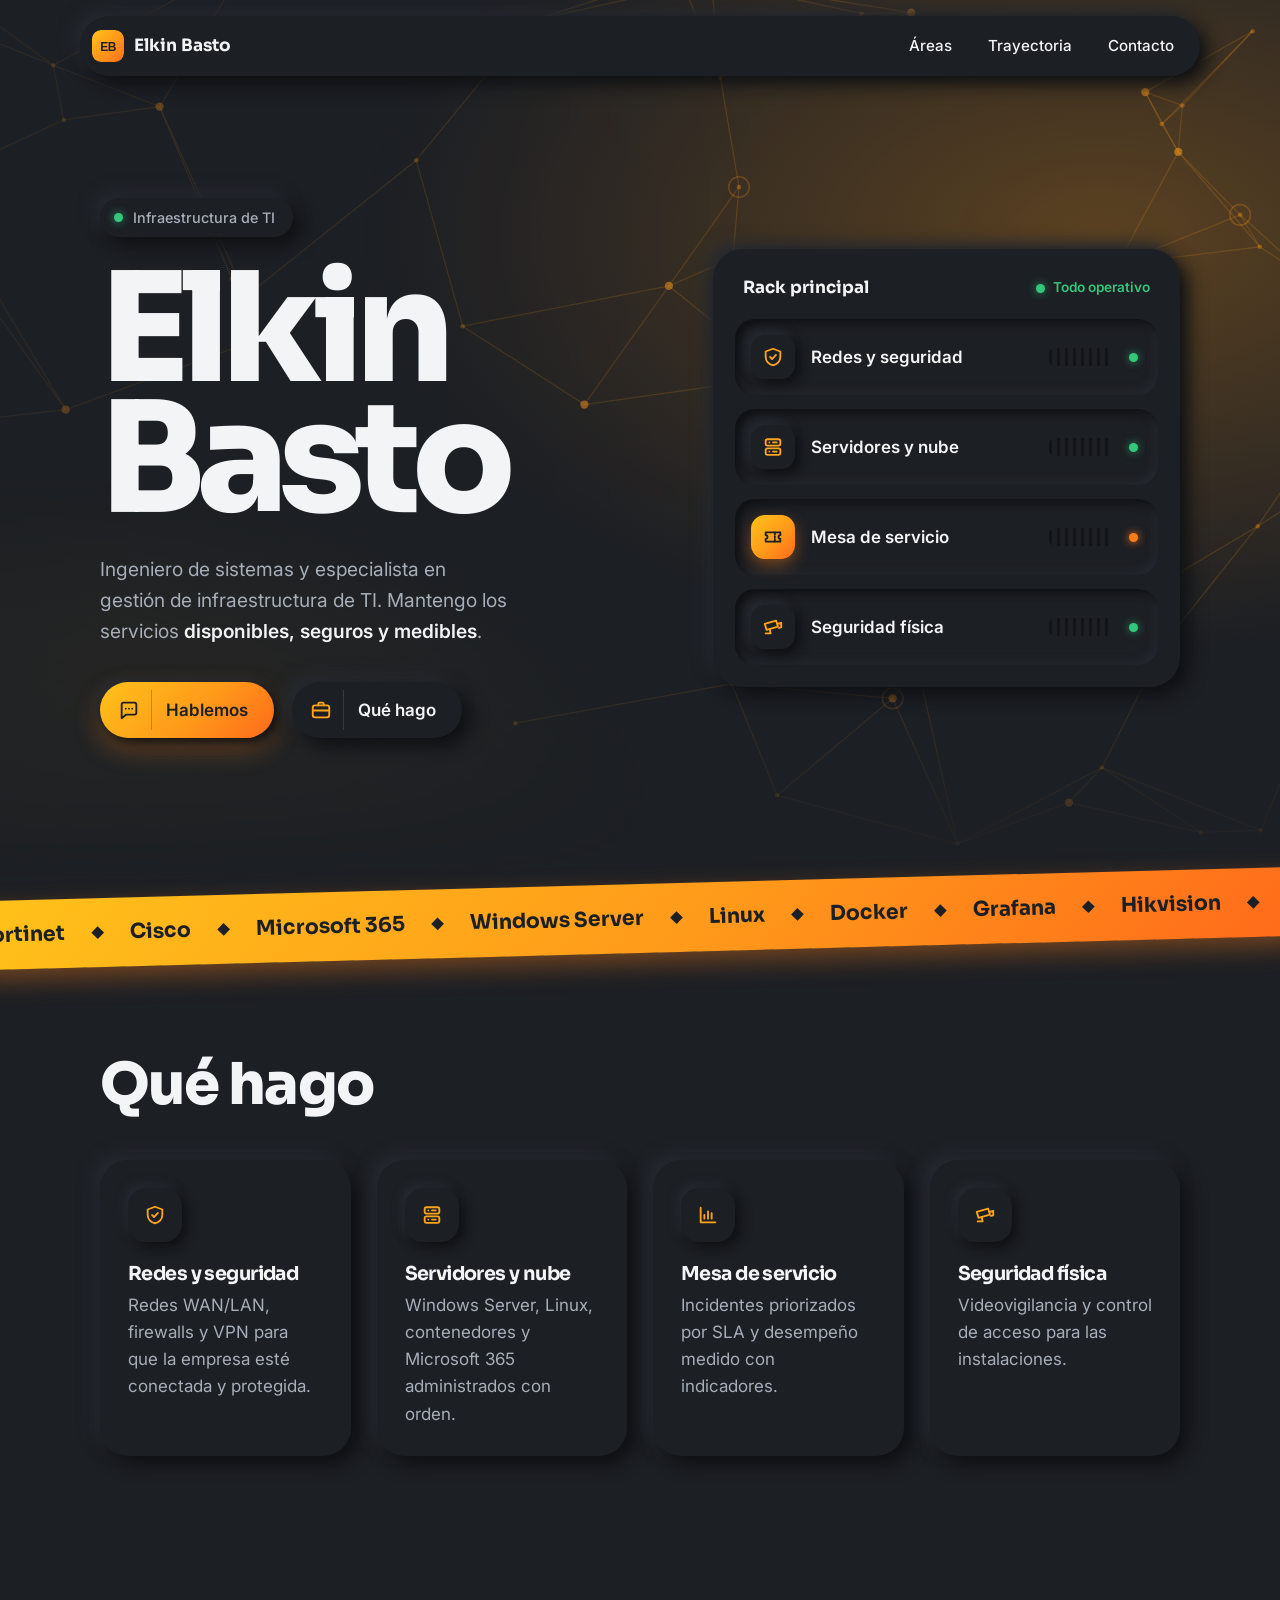
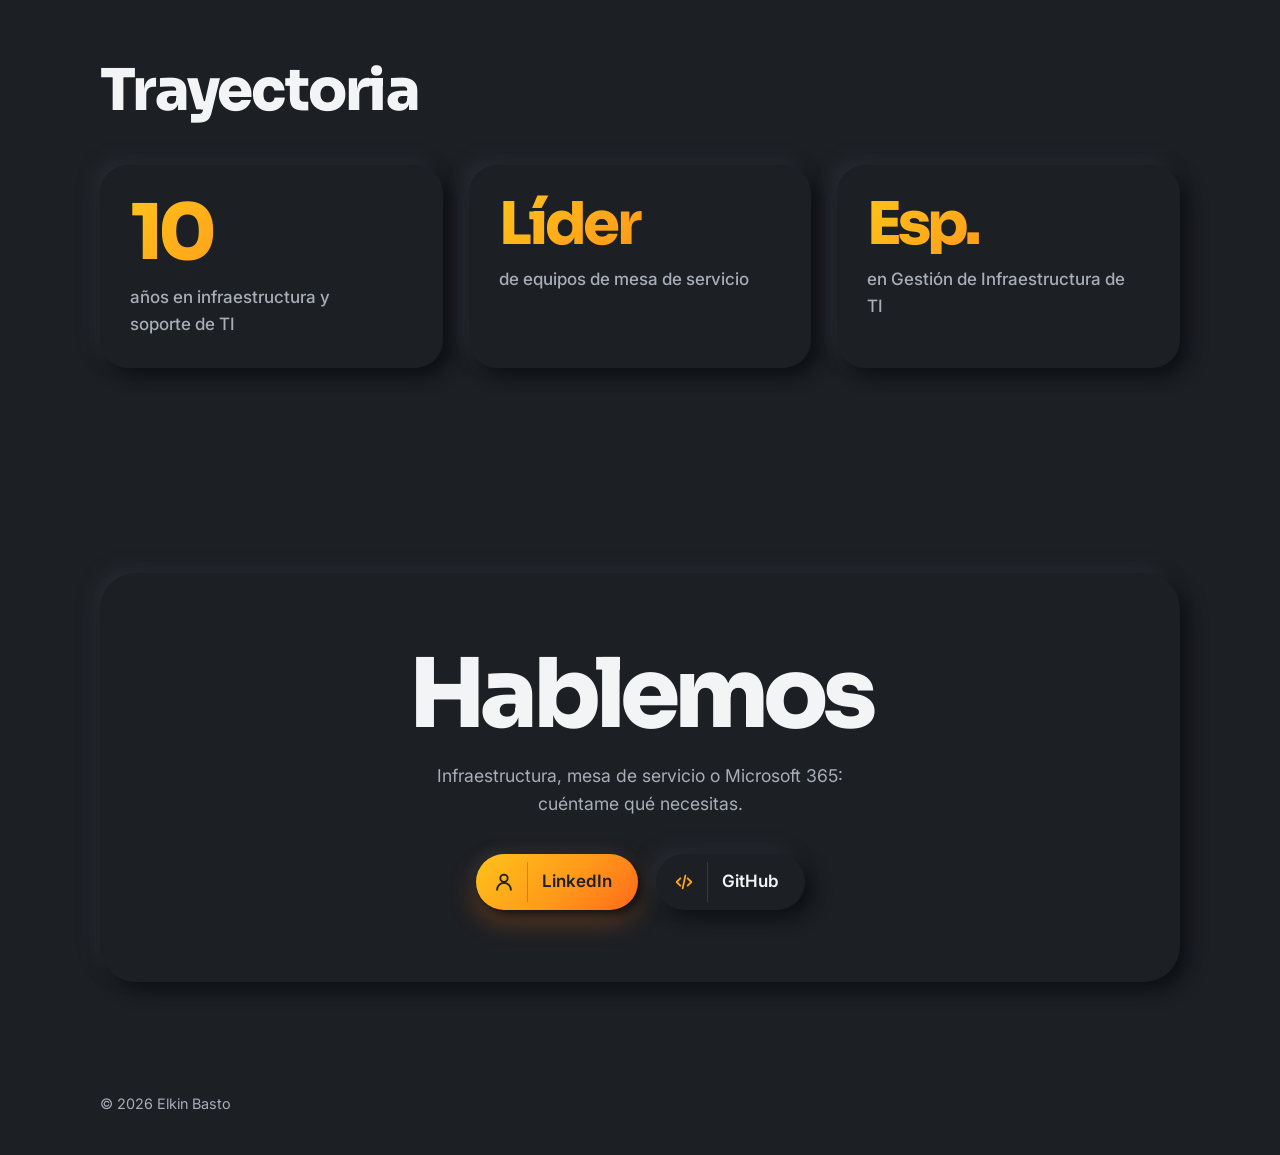
==== index.html @ 3c42cfbd "Grafito y naranja con franja inclinada" ====
<!DOCTYPE html>
<html lang="es">
<head>
  <meta charset="UTF-8">
  <meta name="viewport" content="width=device-width, initial-scale=1.0">
  <title>Elkin Basto | Ingeniero de Sistemas</title>
  <meta name="description" content="Elkin Basto, ingeniero de sistemas especialista en infraestructura de TI: redes, servidores, Microsoft 365, mesa de servicio y seguridad.">
  <meta name="theme-color" content="#1C1F24">
  <link rel="icon" href="img/logo.svg?v=11" type="image/svg+xml">
  <link rel="preconnect" href="https://fonts.googleapis.com">
  <link rel="preconnect" href="https://fonts.gstatic.com" crossorigin>
  <link href="https://fonts.googleapis.com/css2?family=Inter:wght@400;500;600&family=Sora:wght@600;700;800&display=swap" rel="stylesheet">
  <link rel="stylesheet" href="css/styles.css?v=11">
</head>
<body>
  <svg width="0" height="0" style="position:absolute" aria-hidden="true">
    <defs>
      <symbol id="i-globe" viewBox="0 0 24 24"><circle cx="12" cy="12" r="9"/><path d="M3 12h18M12 3c2.5 2.6 3.8 5.6 3.8 9s-1.3 6.4-3.8 9c-2.5-2.6-3.8-5.6-3.8-9S9.5 5.6 12 3Z"/></symbol>
      <symbol id="i-cloud" viewBox="0 0 24 24"><path d="M7 18.5h10.2a4.3 4.3 0 0 0 .6-8.55A6 6 0 0 0 6.3 9.3 4.6 4.6 0 0 0 7 18.5Z"/></symbol>
      <symbol id="i-shield" viewBox="0 0 24 24"><path d="M12 3 20 6v6c0 4.6-3.4 8.3-8 9-4.6-.7-8-4.4-8-9V6l8-3Z"/><path d="m8.8 12 2.2 2.2 4.2-4.4"/></symbol>
      <symbol id="i-switch" viewBox="0 0 24 24"><rect x="3" y="13" width="18" height="7" rx="2"/><path d="M7 16.5h.01M10.5 16.5h.01M14 16.5h.01M12 13V9"/><circle cx="12" cy="6.5" r="2.5"/></symbol>
      <symbol id="i-server" viewBox="0 0 24 24"><rect x="4" y="3.5" width="16" height="7" rx="2"/><rect x="4" y="13.5" width="16" height="7" rx="2"/><path d="M8 7h.01M8 17h.01M12 7h4M12 17h4"/></symbol>
      <symbol id="i-phone" viewBox="0 0 24 24"><path d="M6.6 3.5h2.6l1.6 4.2-2 1.3a10.5 10.5 0 0 0 6.2 6.2l1.3-2 4.2 1.6v2.6a2 2 0 0 1-2.1 2A15.6 15.6 0 0 1 4.6 5.6a2 2 0 0 1 2-2.1Z"/></symbol>
      <symbol id="i-camera" viewBox="0 0 24 24"><path d="M3 8.6 15.4 5l2 6.6L5 15.2 3 8.6Z"/><path d="m17.6 8.4 3.4-1v5l-2.5.6M8.4 14.2 9.4 19H4"/></symbol>
      <symbol id="i-lock" viewBox="0 0 24 24"><rect x="5" y="10.5" width="14" height="10" rx="2.5"/><path d="M8.5 10.5V8a3.5 3.5 0 0 1 7 0v2.5M12 14.5v2"/></symbol>
      <symbol id="i-mail" viewBox="0 0 24 24"><rect x="3" y="5" width="18" height="14" rx="3"/><path d="m4 7 8 6 8-6"/></symbol>
      <symbol id="i-folder" viewBox="0 0 24 24"><path d="M3 7.5A2.5 2.5 0 0 1 5.5 5H9l2 2h7.5A2.5 2.5 0 0 1 21 9.5v7a2.5 2.5 0 0 1-2.5 2.5h-13A2.5 2.5 0 0 1 3 16.5v-9Z"/></symbol>
      <symbol id="i-ticket" viewBox="0 0 24 24"><path d="M4 7h16v3a2 2 0 0 0 0 4v3H4v-3a2 2 0 0 0 0-4V7Z"/><path d="M14 7v10" stroke-dasharray="2 2"/></symbol>
      <symbol id="i-pulse" viewBox="0 0 24 24"><path d="M3 12h4l2-5 4 10 2-5h6"/></symbol>
      <symbol id="i-chat" viewBox="0 0 24 24"><path d="M4 6a2 2 0 0 1 2-2h12a2 2 0 0 1 2 2v9a2 2 0 0 1-2 2H9l-5 4V6Z"/><path d="M8.5 10.5h.01M12 10.5h.01M15.5 10.5h.01"/></symbol>
      <symbol id="i-doc" viewBox="0 0 24 24"><path d="M7 3h7l4 4v14H7a1 1 0 0 1-1-1V4a1 1 0 0 1 1-1Z"/><path d="M14 3v4h4M9.5 12h5M9.5 16h5"/></symbol>
      <symbol id="i-code" viewBox="0 0 24 24"><path d="m8 8-4 4 4 4M16 8l4 4-4 4M13.5 5l-3 14"/></symbol>
      <symbol id="i-cycle" viewBox="0 0 24 24"><path d="M20 12a8 8 0 1 1-2.4-5.7"/><path d="M20 4v4.5h-4.5"/></symbol>
      <symbol id="i-calendar" viewBox="0 0 24 24"><rect x="4" y="5" width="16" height="15" rx="2.5"/><path d="M4 10h16M9 3v4M15 3v4"/></symbol>
      <symbol id="i-send" viewBox="0 0 24 24"><path d="M21 3 10 14M21 3l-7 18-4-7-7-4 18-7Z"/></symbol>
      <symbol id="i-sun" viewBox="0 0 24 24"><circle cx="12" cy="12" r="4"/><path d="M12 2.5v2M12 19.5v2M4.6 4.6 6 6M18 18l1.4 1.4M2.5 12h2M19.5 12h2M4.6 19.4 6 18M18 6l1.4-1.4"/></symbol>
      <symbol id="i-moon" viewBox="0 0 24 24"><path d="M20 14.5A8 8 0 0 1 9.5 4 8 8 0 1 0 20 14.5Z"/></symbol>
      <symbol id="i-briefcase" viewBox="0 0 24 24"><rect x="3" y="7" width="18" height="13" rx="2.5"/><path d="M9 7V5.5A1.5 1.5 0 0 1 10.5 4h3A1.5 1.5 0 0 1 15 5.5V7M3 12.5h18"/></symbol>
      <symbol id="i-grad" viewBox="0 0 24 24"><path d="m2.5 9 9.5-5 9.5 5-9.5 5-9.5-5Z"/><path d="M6.5 11.2V16c1.6 1.6 3.4 2.4 5.5 2.4s3.9-.8 5.5-2.4v-4.8M21.5 9v5.5"/></symbol>
      <symbol id="i-chart" viewBox="0 0 24 24"><path d="M4 20V4M4 20h16"/><path d="M8 16v-4M12 16V8M16 16v-6"/></symbol>
      <symbol id="i-tool" viewBox="0 0 24 24"><path d="M14.7 6.3a4 4 0 0 0 5 5L21 13l-8 8-3-3 6.3-6.3a4 4 0 0 1-5-5L9.6 5.4a4 4 0 0 0 5.1.9Z"/><path d="m3 21 6-6"/></symbol>
      <symbol id="i-user" viewBox="0 0 24 24"><circle cx="12" cy="8" r="4"/><path d="M4.5 20.5a7.5 7.5 0 0 1 15 0"/></symbol>
    </defs>
  </svg>

  <a class="skip-link" href="#contenido">Saltar al contenido</a>

  <!-- Encabezado: píldora en relieve -->
  <header class="site-header">
    <div class="bar raised">
      <a class="brand" href="#inicio"><img src="img/logo.svg?v=11" alt="" width="32" height="32"><span>Elkin Basto</span></a>
      <nav class="nav" aria-label="Principal">
        <a href="#areas">Áreas</a>
        <a href="#trayectoria">Trayectoria</a>
        <a href="#contacto">Contacto</a>
      </nav>
    </div>
  </header>

  <main id="contenido">

    <!-- ===== Portada: tipografía grande + rack en relieve ===== -->
    <section id="inicio" class="hero wrap">
      <div class="hero-text">
        <p class="chip raised"><span class="led led-ok" aria-hidden="true"></span>Infraestructura de TI</p>
        <h1 class="name">Elkin<br>Basto</h1>
        <p class="lead">Ingeniero de sistemas y especialista en gestión de infraestructura de TI. Mantengo los servicios <strong>disponibles, seguros y medibles</strong>.</p>
        <div class="actions">
          <a class="pill pill-primary" href="#contacto">
            <span class="pill-ico"><svg class="ico"><use href="#i-chat"/></svg></span>Hablemos
          </a>
          <a class="pill raised" href="#areas">
            <span class="pill-ico"><svg class="ico"><use href="#i-briefcase"/></svg></span>Qué hago
          </a>
        </div>
      </div>

      <!-- Rack: cada unidad es un área de trabajo -->
      <figure class="rack raised" aria-label="Áreas de trabajo representadas como un rack de servidores">
        <div class="rack-head">
          <span class="rack-title">Rack principal</span>
          <span class="rack-status"><span class="led led-ok" aria-hidden="true"></span>Todo operativo</span>
        </div>
        <ul class="rack-units">
          <li class="unit inset">
            <span class="unit-ico"><svg class="ico"><use href="#i-shield"/></svg></span>
            <span class="unit-name">Redes y seguridad</span>
            <span class="unit-vents" aria-hidden="true"></span>
            <span class="led led-ok" aria-hidden="true"></span>
          </li>
          <li class="unit inset">
            <span class="unit-ico"><svg class="ico"><use href="#i-server"/></svg></span>
            <span class="unit-name">Servidores y nube</span>
            <span class="unit-vents" aria-hidden="true"></span>
            <span class="led led-ok" aria-hidden="true"></span>
          </li>
          <li class="unit inset unit-hot">
            <span class="unit-ico"><svg class="ico"><use href="#i-ticket"/></svg></span>
            <span class="unit-name">Mesa de servicio</span>
            <span class="unit-vents" aria-hidden="true"></span>
            <span class="led led-warm" aria-hidden="true"></span>
          </li>
          <li class="unit inset">
            <span class="unit-ico"><svg class="ico"><use href="#i-camera"/></svg></span>
            <span class="unit-name">Seguridad física</span>
            <span class="unit-vents" aria-hidden="true"></span>
            <span class="led led-ok" aria-hidden="true"></span>
          </li>
        </ul>
      </figure>
    </section>


    <!-- ===== Franja inclinada de tecnologías ===== -->
    <div class="ticker" aria-label="Tecnologías con las que trabajo">
      <div class="ticker-track">
        <ul class="ticker-group"><li>Fortinet</li><li>Cisco</li><li>Microsoft 365</li><li>Windows Server</li><li>Linux</li><li>Docker</li><li>Grafana</li><li>Hikvision</li><li>Active Directory</li><li>Redes WAN/LAN</li></ul>
        <ul class="ticker-group" aria-hidden="true"><li>Fortinet</li><li>Cisco</li><li>Microsoft 365</li><li>Windows Server</li><li>Linux</li><li>Docker</li><li>Grafana</li><li>Hikvision</li><li>Active Directory</li><li>Redes WAN/LAN</li></ul>
      </div>
    </div>

    <!-- ===== Áreas ===== -->
    <section id="areas" class="section wrap">
      <h2 class="section-title">Qué hago</h2>
      <div class="areas">
        <article class="area raised">
          <span class="key raised"><svg class="ico"><use href="#i-shield"/></svg></span>
          <h3>Redes y seguridad</h3>
          <p>Redes WAN/LAN, firewalls y VPN para que la empresa esté conectada y protegida.</p>
        </article>
        <article class="area raised">
          <span class="key raised"><svg class="ico"><use href="#i-server"/></svg></span>
          <h3>Servidores y nube</h3>
          <p>Windows Server, Linux, contenedores y Microsoft 365 administrados con orden.</p>
        </article>
        <article class="area raised">
          <span class="key raised"><svg class="ico"><use href="#i-chart"/></svg></span>
          <h3>Mesa de servicio</h3>
          <p>Incidentes priorizados por SLA y desempeño medido con indicadores.</p>
        </article>
        <article class="area raised">
          <span class="key raised"><svg class="ico"><use href="#i-camera"/></svg></span>
          <h3>Seguridad física</h3>
          <p>Videovigilancia y control de acceso para las instalaciones.</p>
        </article>
      </div>
    </section>

    <!-- ===== Trayectoria resumida ===== -->
    <section id="trayectoria" class="section wrap">
      <h2 class="section-title">Trayectoria</h2>
      <div class="facts">
        <div class="fact raised">
          <p class="fact-num">10</p>
          <p class="fact-label">años en infraestructura y soporte de TI</p>
        </div>
        <div class="fact raised">
          <p class="fact-num fact-word">Líder</p>
          <p class="fact-label">de equipos de mesa de servicio</p>
        </div>
        <div class="fact raised">
          <p class="fact-num fact-word">Esp.</p>
          <p class="fact-label">en Gestión de Infraestructura de TI</p>
        </div>
      </div>

    </section>

    <!-- ===== Contacto ===== -->
    <section id="contacto" class="section wrap">
      <div class="contact raised">
        <h2>Hablemos</h2>
        <p>Infraestructura, mesa de servicio o Microsoft 365: cuéntame qué necesitas.</p>
        <div class="actions">
          <a class="pill pill-primary" href="https://www.linkedin.com/in/elkin-leonardo-basto-27083b202" target="_blank" rel="noopener">
            <span class="pill-ico"><svg class="ico"><use href="#i-user"/></svg></span>LinkedIn
          </a>
          <a class="pill raised" href="https://github.com/LeonardoBasto" target="_blank" rel="noopener">
            <span class="pill-ico"><svg class="ico"><use href="#i-code"/></svg></span>GitHub
          </a>
        </div>
      </div>
    </section>
  </main>

  <footer class="footer wrap">
    <p>© <span id="year">2026</span> Elkin Basto</p>
  </footer>

  <script src="js/main.js?v=11"></script>
</body>
</html>
---- css/styles.css ----
/* =========================================================
   Portafolio de Elkin Basto - tipografía grande + relieve suave
   Grafito oscuro, acento amarillo-naranja, bordes redondeados en relieve
   y franja inclinada de tecnologías.
   ========================================================= */

:root {
  /* Grafito oscuro: el relieve sale de esta base */
  --bg:   #1C1F24;
  --hi:   #282C33;     /* luz del relieve */
  --lo:   #0E1013;     /* sombra del relieve */
  --text: #F3F4F6;
  --muted:#A7AEB8;
  --line: #353A42;
  --yellow:#FFC21A;
  --orange:#FF7A1A;
  --accent:#FFA41B;      /* íconos y detalles */
  --accent-text:#FFB547; /* naranja claro para texto sobre oscuro */
  --on-accent:#1C1F24;   /* texto sobre el degradado */
  --grad: linear-gradient(135deg, #FFC21A 0%, #FF9A1A 55%, #FF6A1A 100%);
  --glow: 0 10px 26px rgba(255, 128, 26, .38);
  --ok:   #34C77B;

  --raise:   8px 8px 18px var(--lo), -6px -6px 16px var(--hi);
  --raise-s: 5px 5px 12px var(--lo), -4px -4px 10px var(--hi);
  --press:   inset 4px 4px 9px var(--lo), inset -3px -3px 8px var(--hi);

  --head: "Sora", "Segoe UI", system-ui, sans-serif;
  --body: "Inter", "Segoe UI", system-ui, sans-serif;
  --wrap: 1160px;
  --gutter: clamp(18px, 4vw, 40px);
  color-scheme: dark;
}

*, *::before, *::after { box-sizing: border-box; }
html { scroll-behavior: smooth; scroll-padding-top: 100px; overflow-x: clip; }
body { overflow-x: clip; margin: 0; background: var(--bg); color: var(--text); font-family: var(--body); font-size: 1.0625rem; line-height: 1.6; -webkit-font-smoothing: antialiased; }
h1, h2, h3, p { margin: 0; }
h1, h2, h3 { font-family: var(--head); letter-spacing: -0.03em; line-height: 1.05; }
a { color: inherit; }
img, svg { display: block; }
.wrap { width: 100%; max-width: var(--wrap); margin-inline: auto; padding-inline: var(--gutter); }
.skip-link { position: absolute; left: 12px; top: -60px; background: var(--text); color: var(--bg); padding: 10px 14px; border-radius: 10px; }
.skip-link:focus { top: 12px; }
:focus-visible { outline: 3px solid var(--yellow); outline-offset: 3px; }

.ico { width: 22px; height: 22px; fill: none; stroke: currentColor; stroke-width: 2; stroke-linecap: round; stroke-linejoin: round; }

/* Relieve y hundido: los "bordes" de la referencia */
.raised { background: var(--bg); box-shadow: var(--raise); }
.inset  { background: var(--bg); box-shadow: var(--press); }

/* LEDs de estado */
.led { width: 9px; height: 9px; border-radius: 50%; flex: none; }
.led-ok   { background: var(--ok); box-shadow: 0 0 8px color-mix(in srgb, var(--ok) 70%, transparent); }
.led-warm { background: var(--orange); box-shadow: 0 0 8px var(--orange); }

/* ----- Encabezado ----- */
.site-header { position: sticky; top: 0; z-index: 20; padding: 16px var(--gutter) 0; }
.bar {
  max-width: calc(var(--wrap) - 40px); margin-inline: auto;
  display: flex; align-items: center; justify-content: space-between; gap: 16px;
  min-height: 60px; padding: 0 10px 0 12px; border-radius: 999px;
}
.brand { display: flex; align-items: center; gap: 10px; text-decoration: none; font-family: var(--head); font-weight: 700; }
.brand img { border-radius: 9px; }
.nav { display: flex; gap: 4px; }
.nav a { text-decoration: none; font-weight: 500; font-size: .95rem; padding: 9px 16px; border-radius: 999px; transition: box-shadow .2s, color .2s; }
.nav a:hover { box-shadow: var(--press); color: var(--accent-text); }

/* ----- Botones píldora con ícono y divisor ----- */
.pill {
  display: inline-flex; align-items: center; gap: 14px;
  min-height: 56px; padding: 0 26px 0 6px; border-radius: 999px;
  font-weight: 600; text-decoration: none; transition: transform .15s, box-shadow .2s;
}
.pill:active { transform: scale(.98); box-shadow: var(--press); }
.pill-ico { display: grid; place-items: center; width: 46px; height: 40px; border-right: 1.5px solid var(--line); color: var(--accent); }
.pill-primary { background: var(--grad); color: var(--on-accent); box-shadow: var(--raise-s), var(--glow); }
.pill-primary .pill-ico { color: var(--on-accent); border-right-color: rgba(28,31,36,.25); }

/* ----- Portada ----- */
/* Fondo de red de nodos detrás de la portada; se desvanece hacia los bordes
   para no competir con el relieve de los botones y tarjetas */
.hero { position: relative; isolation: isolate; }
.hero::before {
  content: "";
  position: absolute; z-index: -1;
  top: -120px; bottom: 0; left: 50%;
  width: 100vw; transform: translateX(-50%);
  background: url("../img/fondo-red.svg?v=11") center / cover no-repeat;
  /* se desvanece abajo y se suaviza a la izquierda, detrás del texto */
  -webkit-mask-image: linear-gradient(to bottom, #000 70%, transparent 100%), linear-gradient(to right, rgba(0,0,0,.4), #000 60%);
          mask-image: linear-gradient(to bottom, #000 70%, transparent 100%), linear-gradient(to right, rgba(0,0,0,.4), #000 60%);
  -webkit-mask-composite: source-in;
          mask-composite: intersect;
  pointer-events: none;
}
.hero {
  display: grid; grid-template-columns: minmax(0, 1.15fr) minmax(0, 1fr);
  gap: clamp(32px, 6vw, 88px); align-items: center;
  min-height: calc(100vh - 92px); padding-block: 48px 72px;
}
.chip { display: inline-flex; align-items: center; gap: 10px; padding: 8px 18px 8px 14px; border-radius: 999px; font-size: .9rem; font-weight: 500; color: var(--muted); }
.name {
  margin-top: 28px;
  font-size: clamp(4rem, 12vw, 9.5rem);
  font-weight: 800; letter-spacing: -0.06em; line-height: .86;
}
.lead { margin-top: 28px; max-width: 34ch; font-size: clamp(1.1rem, 1.5vw, 1.3rem); color: var(--muted); }
.lead strong { color: var(--text); font-weight: 600; }
.actions { display: flex; flex-wrap: wrap; gap: 18px; margin-top: 36px; }

/* Rack */
.rack { margin: 0; padding: 22px; border-radius: 30px; }
.rack-head { display: flex; justify-content: space-between; align-items: center; gap: 12px; padding: 4px 8px 18px; }
.rack-title { font-family: var(--head); font-weight: 700; font-size: 1.05rem; }
.rack-status { display: inline-flex; align-items: center; gap: 8px; font-size: .85rem; font-weight: 600; color: var(--ok); }
.rack-units { list-style: none; margin: 0; padding: 0; display: grid; gap: 14px; }
.unit {
  display: grid; grid-template-columns: auto 1fr auto auto; align-items: center; gap: 16px;
  padding: 16px 20px 16px 16px; border-radius: 20px;
}
.unit-ico { display: grid; place-items: center; width: 44px; height: 44px; border-radius: 14px; background: var(--bg); box-shadow: var(--raise-s); color: var(--accent); }
.unit-name { font-weight: 600; }
/* rejillas de ventilación */
.unit-vents { width: 64px; height: 18px; border-radius: 6px; background: repeating-linear-gradient(90deg, var(--lo) 0 3px, transparent 3px 8px); opacity: .7; }
.unit-hot .unit-ico { background: var(--grad); color: var(--on-accent); box-shadow: 0 6px 16px rgba(255,128,26,.4); }


/* ----- Franja inclinada de tecnologías ----- */
.ticker {
  overflow: hidden;
  background: var(--grad);
  color: var(--on-accent);
  transform: rotate(-1.5deg);
  margin: 0 -20px;
  box-shadow: var(--glow);
}
.ticker-track { display: flex; width: max-content; animation: ticker 38s linear infinite; }
.ticker-group { display: flex; align-items: center; list-style: none; margin: 0; padding: 18px 0; }
.ticker-group li {
  display: flex; align-items: center;
  font-family: var(--head); font-weight: 700; font-size: clamp(1rem, 1.6vw, 1.3rem);
  white-space: nowrap;
}
.ticker-group li::after {
  /* separador: rombo oscuro */
  content: ""; width: 9px; height: 9px; margin-inline: 28px;
  background: var(--on-accent); transform: rotate(45deg);
}
@keyframes ticker { to { transform: translateX(-50%); } }
.ticker:hover .ticker-track { animation-play-state: paused; }
@media (max-width: 640px) {
  .ticker-group { padding: 14px 0; }
  .ticker-group li::after { margin-inline: 20px; }
}

/* ----- Secciones ----- */
.section { padding-block: clamp(56px, 8vw, 104px); }
.section-title { font-size: clamp(2.2rem, 5vw, 3.6rem); font-weight: 800; margin-bottom: clamp(28px, 4vw, 44px); }

.areas { display: grid; grid-template-columns: repeat(4, minmax(0, 1fr)); gap: 26px; }
.area { padding: 28px; border-radius: 28px; }
.key { display: grid; place-items: center; width: 54px; height: 54px; border-radius: 18px; color: var(--accent); margin-bottom: 22px; box-shadow: var(--raise-s); }
.area h3 { font-size: 1.2rem; }
.area p { margin-top: 8px; color: var(--muted); }

.facts { display: grid; grid-template-columns: repeat(3, minmax(0, 1fr)); gap: 26px; }
.fact { padding: 30px; border-radius: 28px; }
.fact-num { font-family: var(--head); font-weight: 800; font-size: clamp(3.2rem, 6vw, 5rem); line-height: 1; letter-spacing: -0.06em; background: var(--grad); -webkit-background-clip: text; background-clip: text; color: transparent; }
.fact-word { font-size: clamp(2.6rem, 4.6vw, 3.8rem); }
.fact-label { margin-top: 12px; color: var(--muted); font-weight: 500; max-width: 24ch; }

.stack { display: flex; flex-wrap: wrap; gap: 14px; list-style: none; margin: 36px 0 0; padding: 0; }
.stack li { padding: 10px 20px; border-radius: 999px; font-weight: 600; font-size: .95rem; box-shadow: var(--raise-s); }

.contact { padding: clamp(32px, 6vw, 72px); border-radius: 36px; text-align: center; }
.contact h2 { font-size: clamp(3rem, 8vw, 6rem); font-weight: 800; letter-spacing: -0.06em; }
.contact p { margin: 16px auto 0; max-width: 40ch; color: var(--muted); font-size: 1.1rem; }
.contact .actions { justify-content: center; }

.footer { padding-block: 8px 40px; color: var(--muted); font-size: .9rem; }

/* ----- Responsive ----- */
@media (max-width: 1000px) {
  .hero { grid-template-columns: 1fr; min-height: auto; }
  .areas { grid-template-columns: repeat(2, minmax(0, 1fr)); }
}
@media (max-width: 640px) {
  .nav a { padding: 8px 10px; font-size: .88rem; }
  .brand span { display: none; }
  .areas, .facts { grid-template-columns: 1fr; gap: 20px; }
  .unit { grid-template-columns: auto 1fr auto; }
  .unit-vents { display: none; }
  .name { font-size: 22vw; }
}
@media (prefers-reduced-motion: reduce) { html { scroll-behavior: auto; } * { transition: none !important; } .ticker-track { animation: none; } }
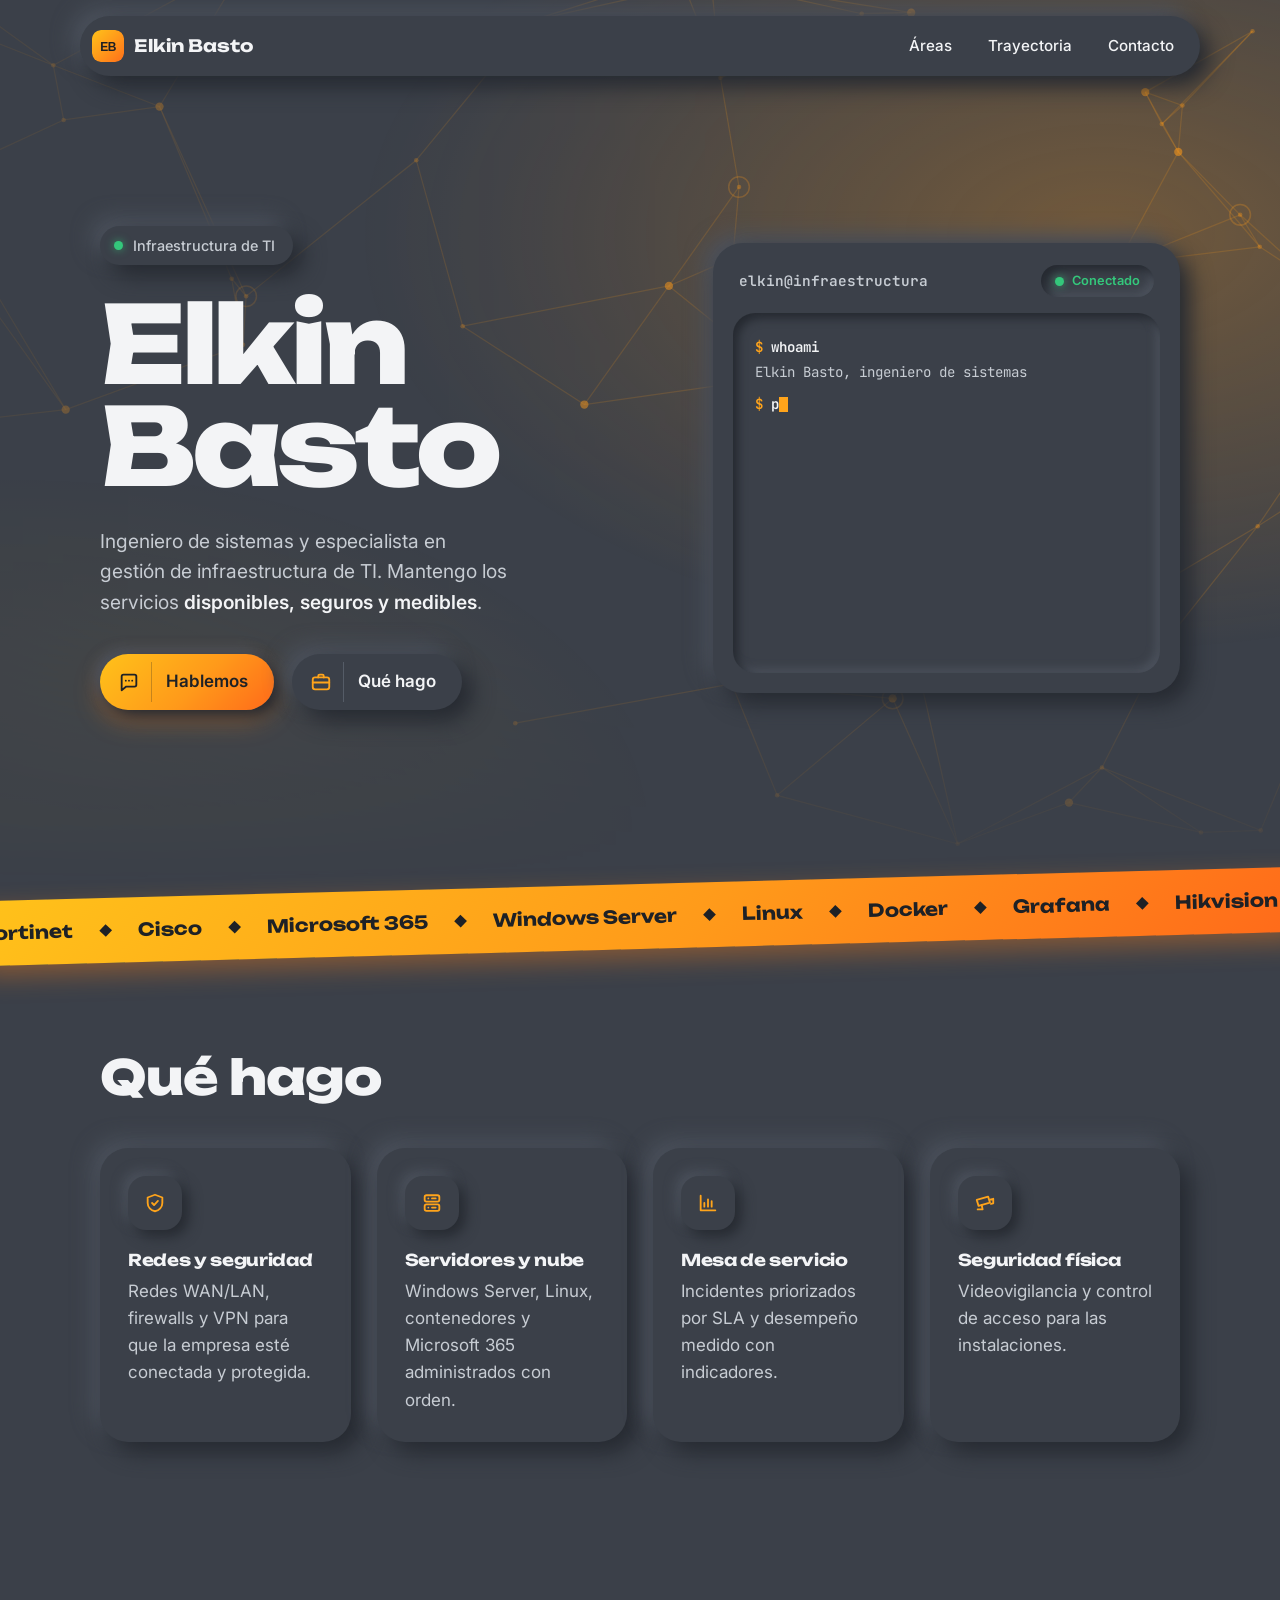
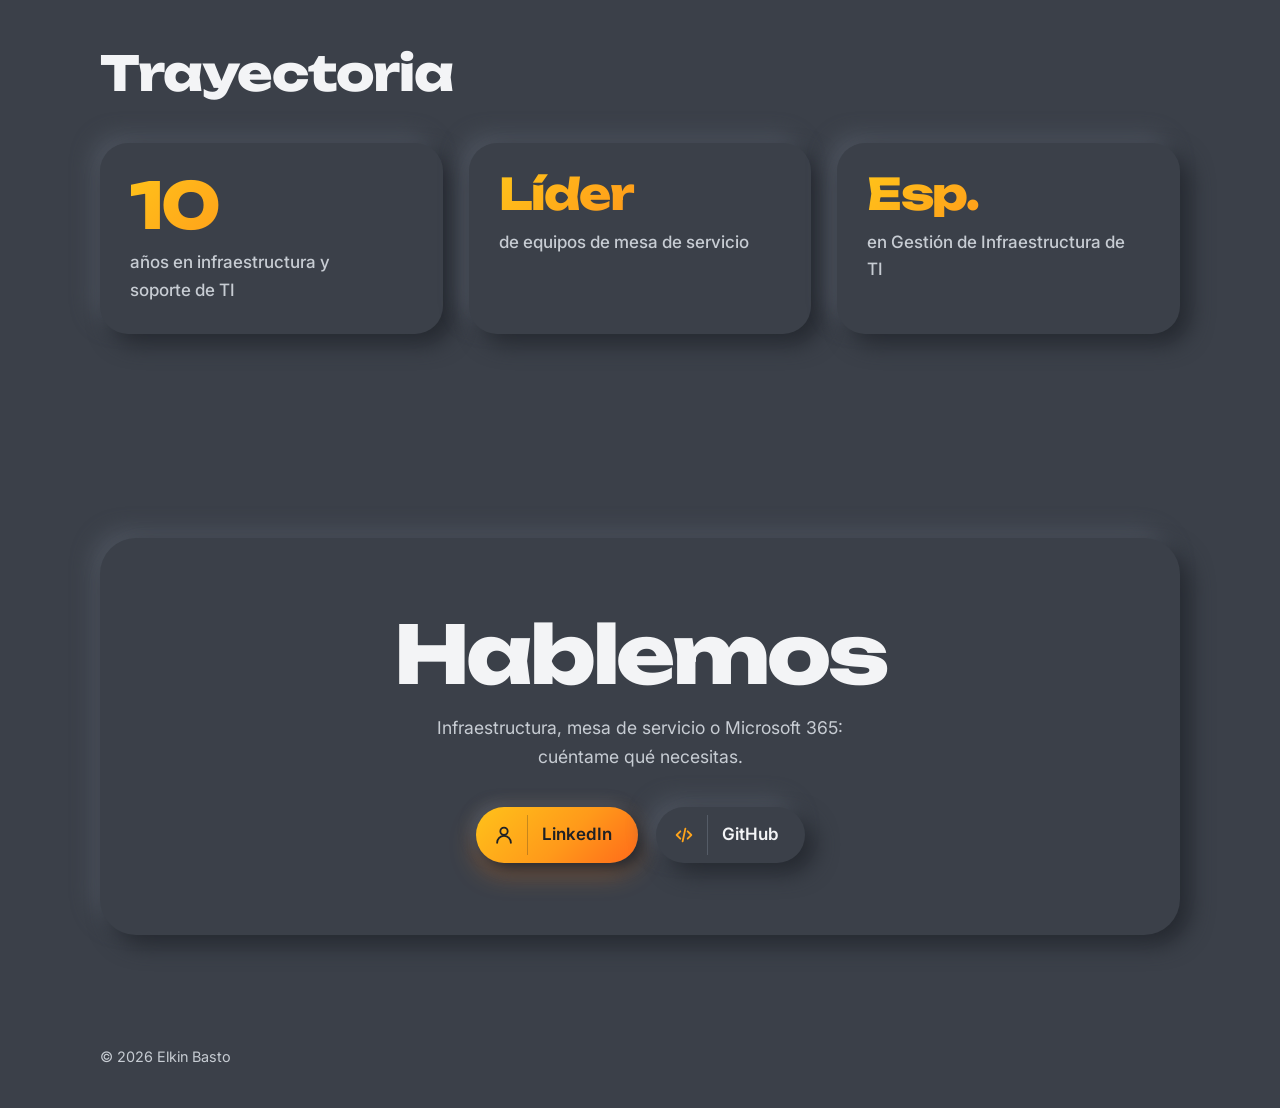
==== commit bc1c1bbf: "Consola con spinner y barras de progreso" ====
--- a/index.html
+++ b/index.html
@@ -5,12 +5,12 @@
   <meta name="viewport" content="width=device-width, initial-scale=1.0">
   <title>Elkin Basto | Ingeniero de Sistemas</title>
   <meta name="description" content="Elkin Basto, ingeniero de sistemas especialista en infraestructura de TI: redes, servidores, Microsoft 365, mesa de servicio y seguridad.">
-  <meta name="theme-color" content="#1C1F24">
-  <link rel="icon" href="img/logo.svg?v=11" type="image/svg+xml">
+  <meta name="theme-color" content="#3B4049">
+  <link rel="icon" href="img/logo.svg?v=15" type="image/svg+xml">
   <link rel="preconnect" href="https://fonts.googleapis.com">
   <link rel="preconnect" href="https://fonts.gstatic.com" crossorigin>
-  <link href="https://fonts.googleapis.com/css2?family=Inter:wght@400;500;600&family=Sora:wght@600;700;800&display=swap" rel="stylesheet">
-  <link rel="stylesheet" href="css/styles.css?v=11">
+  <link href="https://fonts.googleapis.com/css2?family=Inter:wght@400;500;600&family=JetBrains+Mono:wght@400;600&family=Unbounded:wght@600;700;800&display=swap" rel="stylesheet">
+  <link rel="stylesheet" href="css/styles.css?v=15">
 </head>
 <body>
   <svg width="0" height="0" style="position:absolute" aria-hidden="true">
@@ -48,7 +48,7 @@
   <!-- Encabezado: píldora en relieve -->
   <header class="site-header">
     <div class="bar raised">
-      <a class="brand" href="#inicio"><img src="img/logo.svg?v=11" alt="" width="32" height="32"><span>Elkin Basto</span></a>
+      <a class="brand" href="#inicio"><img src="img/logo.svg?v=15" alt="" width="32" height="32"><span>Elkin Basto</span></a>
       <nav class="nav" aria-label="Principal">
         <a href="#areas">Áreas</a>
         <a href="#trayectoria">Trayectoria</a>
@@ -75,38 +75,30 @@
         </div>
       </div>
 
-      <!-- Rack: cada unidad es un área de trabajo -->
-      <figure class="rack raised" aria-label="Áreas de trabajo representadas como un rack de servidores">
-        <div class="rack-head">
-          <span class="rack-title">Rack principal</span>
-          <span class="rack-status"><span class="led led-ok" aria-hidden="true"></span>Todo operativo</span>
+      <!-- Consola: resume las áreas de trabajo escribiendo comandos (js/main.js) -->
+      <figure class="term raised" aria-labelledby="term-title">
+        <div class="term-bar">
+          <span class="term-title" id="term-title">elkin@infraestructura</span>
+          <span class="term-status inset"><span class="led led-ok" aria-hidden="true"></span>Conectado</span>
         </div>
-        <ul class="rack-units">
-          <li class="unit inset">
-            <span class="unit-ico"><svg class="ico"><use href="#i-shield"/></svg></span>
-            <span class="unit-name">Redes y seguridad</span>
-            <span class="unit-vents" aria-hidden="true"></span>
-            <span class="led led-ok" aria-hidden="true"></span>
-          </li>
-          <li class="unit inset">
-            <span class="unit-ico"><svg class="ico"><use href="#i-server"/></svg></span>
-            <span class="unit-name">Servidores y nube</span>
-            <span class="unit-vents" aria-hidden="true"></span>
-            <span class="led led-ok" aria-hidden="true"></span>
-          </li>
-          <li class="unit inset unit-hot">
-            <span class="unit-ico"><svg class="ico"><use href="#i-ticket"/></svg></span>
-            <span class="unit-name">Mesa de servicio</span>
-            <span class="unit-vents" aria-hidden="true"></span>
-            <span class="led led-warm" aria-hidden="true"></span>
-          </li>
-          <li class="unit inset">
-            <span class="unit-ico"><svg class="ico"><use href="#i-camera"/></svg></span>
-            <span class="unit-name">Seguridad física</span>
-            <span class="unit-vents" aria-hidden="true"></span>
-            <span class="led led-ok" aria-hidden="true"></span>
-          </li>
-        </ul>
+
+        <!-- Resumen para lectores de pantalla -->
+        <p class="sr-only">Áreas de trabajo: redes y seguridad, servidores y nube, Microsoft 365 y mesa de servicio. 10 años en infraestructura de TI.</p>
+
+<!-- Contenido final (se ve tal cual sin JavaScript); js/main.js lo anima -->
+        <div class="term-screen inset" id="term" aria-hidden="true">
+          <p class="t-line"><span class="t-prompt">$</span> <span class="t-cmd">whoami</span></p>
+          <p class="t-line t-out">Elkin Basto, ingeniero de sistemas</p>
+          <p class="t-line"><span class="t-prompt">$</span> <span class="t-cmd">python verificar_servicios.py</span></p>
+          <p class="t-line t-out"><span class="t-ok">✓</span> Conectado a 4 servicios</p>
+          <p class="t-line t-row"><span class="t-name">Redes y seguridad</span><span class="t-bar"><span class="fill">██████████</span></span><span class="t-pct">100%</span><span class="t-ok">OK</span></p>
+          <p class="t-line t-row"><span class="t-name">Servidores y nube</span><span class="t-bar"><span class="fill">██████████</span></span><span class="t-pct">100%</span><span class="t-ok">OK</span></p>
+          <p class="t-line t-row"><span class="t-name">Microsoft 365</span><span class="t-bar"><span class="fill">██████████</span></span><span class="t-pct">100%</span><span class="t-ok">OK</span></p>
+          <p class="t-line t-row"><span class="t-name">Mesa de servicio</span><span class="t-bar"><span class="fill">██████████</span></span><span class="t-pct">100%</span><span class="t-warn">SLA ✓</span></p>
+          <p class="t-line"><span class="t-prompt">$</span> <span class="t-cmd">uptime</span></p>
+          <p class="t-line t-out">10 años en infraestructura de TI</p>
+          <p class="t-line"><span class="t-prompt">$</span> <span class="t-caret"></span></p>
+        </div>
       </figure>
     </section>
 
@@ -187,6 +179,6 @@
     <p>© <span id="year">2026</span> Elkin Basto</p>
   </footer>
 
-  <script src="js/main.js?v=11"></script>
+  <script src="js/main.js?v=15"></script>
 </body>
 </html>
--- a/css/styles.css
+++ b/css/styles.css
@@ -6,27 +6,28 @@
 
 :root {
   /* Grafito oscuro: el relieve sale de esta base */
-  --bg:   #1C1F24;
-  --hi:   #282C33;     /* luz del relieve */
-  --lo:   #0E1013;     /* sombra del relieve */
+  --bg:   #3B4049;     /* gris grafito claro: el relieve se ve con más fuerza */
+  --hi:   #4D535E;     /* luz del relieve */
+  --lo:   #252930;     /* sombra del relieve */
   --text: #F3F4F6;
-  --muted:#A7AEB8;
-  --line: #353A42;
+  --muted:#C7CCD3;
+  --line: #555C67;
   --yellow:#FFC21A;
   --orange:#FF7A1A;
   --accent:#FFA41B;      /* íconos y detalles */
   --accent-text:#FFB547; /* naranja claro para texto sobre oscuro */
-  --on-accent:#1C1F24;   /* texto sobre el degradado */
+  --on-accent:#1E2126;   /* texto sobre el degradado */
   --grad: linear-gradient(135deg, #FFC21A 0%, #FF9A1A 55%, #FF6A1A 100%);
   --glow: 0 10px 26px rgba(255, 128, 26, .38);
   --ok:   #34C77B;
 
-  --raise:   8px 8px 18px var(--lo), -6px -6px 16px var(--hi);
-  --raise-s: 5px 5px 12px var(--lo), -4px -4px 10px var(--hi);
-  --press:   inset 4px 4px 9px var(--lo), inset -3px -3px 8px var(--hi);
-
-  --head: "Sora", "Segoe UI", system-ui, sans-serif;
+  --raise:   10px 10px 22px var(--lo), -8px -8px 20px var(--hi);
+  --raise-s: 6px 6px 14px var(--lo), -5px -5px 12px var(--hi);
+  --press:   inset 5px 5px 10px var(--lo), inset -4px -4px 9px var(--hi);
+
+  --head: "Unbounded", "Sora", "Segoe UI", system-ui, sans-serif;  /* títulos llamativos */
   --body: "Inter", "Segoe UI", system-ui, sans-serif;
+  --mono: "JetBrains Mono", Consolas, "Courier New", monospace;  /* consola */
   --wrap: 1160px;
   --gutter: clamp(18px, 4vw, 40px);
   color-scheme: dark;
@@ -36,10 +37,11 @@
 html { scroll-behavior: smooth; scroll-padding-top: 100px; overflow-x: clip; }
 body { overflow-x: clip; margin: 0; background: var(--bg); color: var(--text); font-family: var(--body); font-size: 1.0625rem; line-height: 1.6; -webkit-font-smoothing: antialiased; }
 h1, h2, h3, p { margin: 0; }
-h1, h2, h3 { font-family: var(--head); letter-spacing: -0.03em; line-height: 1.05; }
+h1, h2, h3 { font-family: var(--head); letter-spacing: -0.02em; line-height: 1.1; }
 a { color: inherit; }
 img, svg { display: block; }
 .wrap { width: 100%; max-width: var(--wrap); margin-inline: auto; padding-inline: var(--gutter); }
+.sr-only { position: absolute; width: 1px; height: 1px; overflow: hidden; clip: rect(0 0 0 0); white-space: nowrap; }
 .skip-link { position: absolute; left: 12px; top: -60px; background: var(--text); color: var(--bg); padding: 10px 14px; border-radius: 10px; }
 .skip-link:focus { top: 12px; }
 :focus-visible { outline: 3px solid var(--yellow); outline-offset: 3px; }
@@ -88,7 +90,7 @@
   position: absolute; z-index: -1;
   top: -120px; bottom: 0; left: 50%;
   width: 100vw; transform: translateX(-50%);
-  background: url("../img/fondo-red.svg?v=11") center / cover no-repeat;
+  background: url("../img/fondo-red.svg?v=15") center / cover no-repeat;
   /* se desvanece abajo y se suaviza a la izquierda, detrás del texto */
   -webkit-mask-image: linear-gradient(to bottom, #000 70%, transparent 100%), linear-gradient(to right, rgba(0,0,0,.4), #000 60%);
           mask-image: linear-gradient(to bottom, #000 70%, transparent 100%), linear-gradient(to right, rgba(0,0,0,.4), #000 60%);
@@ -104,29 +106,52 @@
 .chip { display: inline-flex; align-items: center; gap: 10px; padding: 8px 18px 8px 14px; border-radius: 999px; font-size: .9rem; font-weight: 500; color: var(--muted); }
 .name {
   margin-top: 28px;
-  font-size: clamp(4rem, 12vw, 9.5rem);
-  font-weight: 800; letter-spacing: -0.06em; line-height: .86;
+  font-size: clamp(3.2rem, 8.4vw, 7rem);
+  font-weight: 800; letter-spacing: -0.04em; line-height: .95;
 }
 .lead { margin-top: 28px; max-width: 34ch; font-size: clamp(1.1rem, 1.5vw, 1.3rem); color: var(--muted); }
 .lead strong { color: var(--text); font-weight: 600; }
 .actions { display: flex; flex-wrap: wrap; gap: 18px; margin-top: 36px; }
 
-/* Rack */
-.rack { margin: 0; padding: 22px; border-radius: 30px; }
-.rack-head { display: flex; justify-content: space-between; align-items: center; gap: 12px; padding: 4px 8px 18px; }
-.rack-title { font-family: var(--head); font-weight: 700; font-size: 1.05rem; }
-.rack-status { display: inline-flex; align-items: center; gap: 8px; font-size: .85rem; font-weight: 600; color: var(--ok); }
-.rack-units { list-style: none; margin: 0; padding: 0; display: grid; gap: 14px; }
-.unit {
-  display: grid; grid-template-columns: auto 1fr auto auto; align-items: center; gap: 16px;
-  padding: 16px 20px 16px 16px; border-radius: 20px;
-}
-.unit-ico { display: grid; place-items: center; width: 44px; height: 44px; border-radius: 14px; background: var(--bg); box-shadow: var(--raise-s); color: var(--accent); }
-.unit-name { font-weight: 600; }
-/* rejillas de ventilación */
-.unit-vents { width: 64px; height: 18px; border-radius: 6px; background: repeating-linear-gradient(90deg, var(--lo) 0 3px, transparent 3px 8px); opacity: .7; }
-.unit-hot .unit-ico { background: var(--grad); color: var(--on-accent); box-shadow: 0 6px 16px rgba(255,128,26,.4); }
-
+/* Consola en relieve */
+.term { margin: 0; padding: 20px; border-radius: 30px; }
+.term-bar { display: flex; align-items: center; justify-content: space-between; gap: 12px; padding: 2px 6px 16px; }
+.term-title { font-family: var(--mono); font-weight: 600; font-size: .9rem; color: var(--muted); }
+.term-status { display: inline-flex; align-items: center; gap: 8px; padding: 6px 14px; border-radius: 999px; font-size: .8rem; font-weight: 600; color: var(--ok); }
+
+.term-screen {
+  min-height: 360px;
+  padding: 22px 22px;
+  border-radius: 22px;
+  font-family: var(--mono);
+  font-size: .88rem;
+  line-height: 1.75;
+}
+.t-line { margin: 0; white-space: pre-wrap; }
+.t-prompt { color: var(--accent); font-weight: 600; }
+.t-cmd { color: var(--text); font-weight: 600; }
+.t-out { color: var(--muted); margin-bottom: 8px; }
+/* Filas con barra de progreso estilo tqdm de Python */
+.t-row {
+  display: grid; grid-template-columns: minmax(0, 1fr) auto 4.5ch 6ch; align-items: center; gap: 10px;
+  color: var(--muted); padding-left: 10px;
+}
+.t-row:has(+ .t-line:not(.t-row)) { margin-bottom: 8px; }
+.t-name { overflow: hidden; text-overflow: ellipsis; white-space: nowrap; }
+.t-bar { letter-spacing: -0.06em; }
+.t-bar .fill { color: var(--accent); }
+.t-bar .rest { color: var(--muted); opacity: .35; }
+.t-pct { text-align: right; color: var(--text); }
+.t-row > :last-child { text-align: right; }
+.t-spin { color: var(--accent); font-weight: 600; display: inline-block; width: 1ch; }
+.t-ok, .t-warn { font-weight: 600; }
+.t-ok { color: var(--ok); }
+.t-warn { color: var(--accent); }
+.t-caret {
+  display: inline-block; width: .6em; height: 1.1em; vertical-align: -0.2em;
+  background: var(--accent); animation: caret 1s steps(1) infinite;
+}
+@keyframes caret { 50% { opacity: 0; } }
 
 /* ----- Franja inclinada de tecnologías ----- */
 .ticker {
@@ -141,7 +166,7 @@
 .ticker-group { display: flex; align-items: center; list-style: none; margin: 0; padding: 18px 0; }
 .ticker-group li {
   display: flex; align-items: center;
-  font-family: var(--head); font-weight: 700; font-size: clamp(1rem, 1.6vw, 1.3rem);
+  font-family: var(--head); font-weight: 700; font-size: clamp(.92rem, 1.4vw, 1.15rem);
   white-space: nowrap;
 }
 .ticker-group li::after {
@@ -158,25 +183,25 @@
 
 /* ----- Secciones ----- */
 .section { padding-block: clamp(56px, 8vw, 104px); }
-.section-title { font-size: clamp(2.2rem, 5vw, 3.6rem); font-weight: 800; margin-bottom: clamp(28px, 4vw, 44px); }
+.section-title { font-size: clamp(1.9rem, 4.2vw, 3rem); font-weight: 800; margin-bottom: clamp(28px, 4vw, 44px); }
 
 .areas { display: grid; grid-template-columns: repeat(4, minmax(0, 1fr)); gap: 26px; }
 .area { padding: 28px; border-radius: 28px; }
 .key { display: grid; place-items: center; width: 54px; height: 54px; border-radius: 18px; color: var(--accent); margin-bottom: 22px; box-shadow: var(--raise-s); }
-.area h3 { font-size: 1.2rem; }
+.area h3 { font-size: 1.02rem; font-weight: 700; }
 .area p { margin-top: 8px; color: var(--muted); }
 
 .facts { display: grid; grid-template-columns: repeat(3, minmax(0, 1fr)); gap: 26px; }
 .fact { padding: 30px; border-radius: 28px; }
-.fact-num { font-family: var(--head); font-weight: 800; font-size: clamp(3.2rem, 6vw, 5rem); line-height: 1; letter-spacing: -0.06em; background: var(--grad); -webkit-background-clip: text; background-clip: text; color: transparent; }
-.fact-word { font-size: clamp(2.6rem, 4.6vw, 3.8rem); }
+.fact-num { font-family: var(--head); font-weight: 800; font-size: clamp(2.8rem, 5vw, 4.2rem); line-height: 1; letter-spacing: -0.04em; background: var(--grad); -webkit-background-clip: text; background-clip: text; color: transparent; }
+.fact-word { font-size: clamp(2rem, 3.4vw, 2.8rem); }
 .fact-label { margin-top: 12px; color: var(--muted); font-weight: 500; max-width: 24ch; }
 
 .stack { display: flex; flex-wrap: wrap; gap: 14px; list-style: none; margin: 36px 0 0; padding: 0; }
 .stack li { padding: 10px 20px; border-radius: 999px; font-weight: 600; font-size: .95rem; box-shadow: var(--raise-s); }
 
 .contact { padding: clamp(32px, 6vw, 72px); border-radius: 36px; text-align: center; }
-.contact h2 { font-size: clamp(3rem, 8vw, 6rem); font-weight: 800; letter-spacing: -0.06em; }
+.contact h2 { font-size: clamp(2.4rem, 6.6vw, 5rem); font-weight: 800; letter-spacing: -0.04em; }
 .contact p { margin: 16px auto 0; max-width: 40ch; color: var(--muted); font-size: 1.1rem; }
 .contact .actions { justify-content: center; }
 
@@ -191,8 +216,10 @@
   .nav a { padding: 8px 10px; font-size: .88rem; }
   .brand span { display: none; }
   .areas, .facts { grid-template-columns: 1fr; gap: 20px; }
-  .unit { grid-template-columns: auto 1fr auto; }
-  .unit-vents { display: none; }
-  .name { font-size: 22vw; }
-}
-@media (prefers-reduced-motion: reduce) { html { scroll-behavior: auto; } * { transition: none !important; } .ticker-track { animation: none; } }
+  .term { padding: 14px; }
+  .term-screen { min-height: 330px; padding: 16px; font-size: .74rem; }
+  .t-row { grid-template-columns: minmax(0, 1fr) auto 6ch; gap: 8px; padding-left: 6px; }
+  .t-pct { display: none; }
+  .name { font-size: 15.5vw; }
+}
+@media (prefers-reduced-motion: reduce) { html { scroll-behavior: auto; } * { transition: none !important; } .ticker-track, .t-caret { animation: none; } }
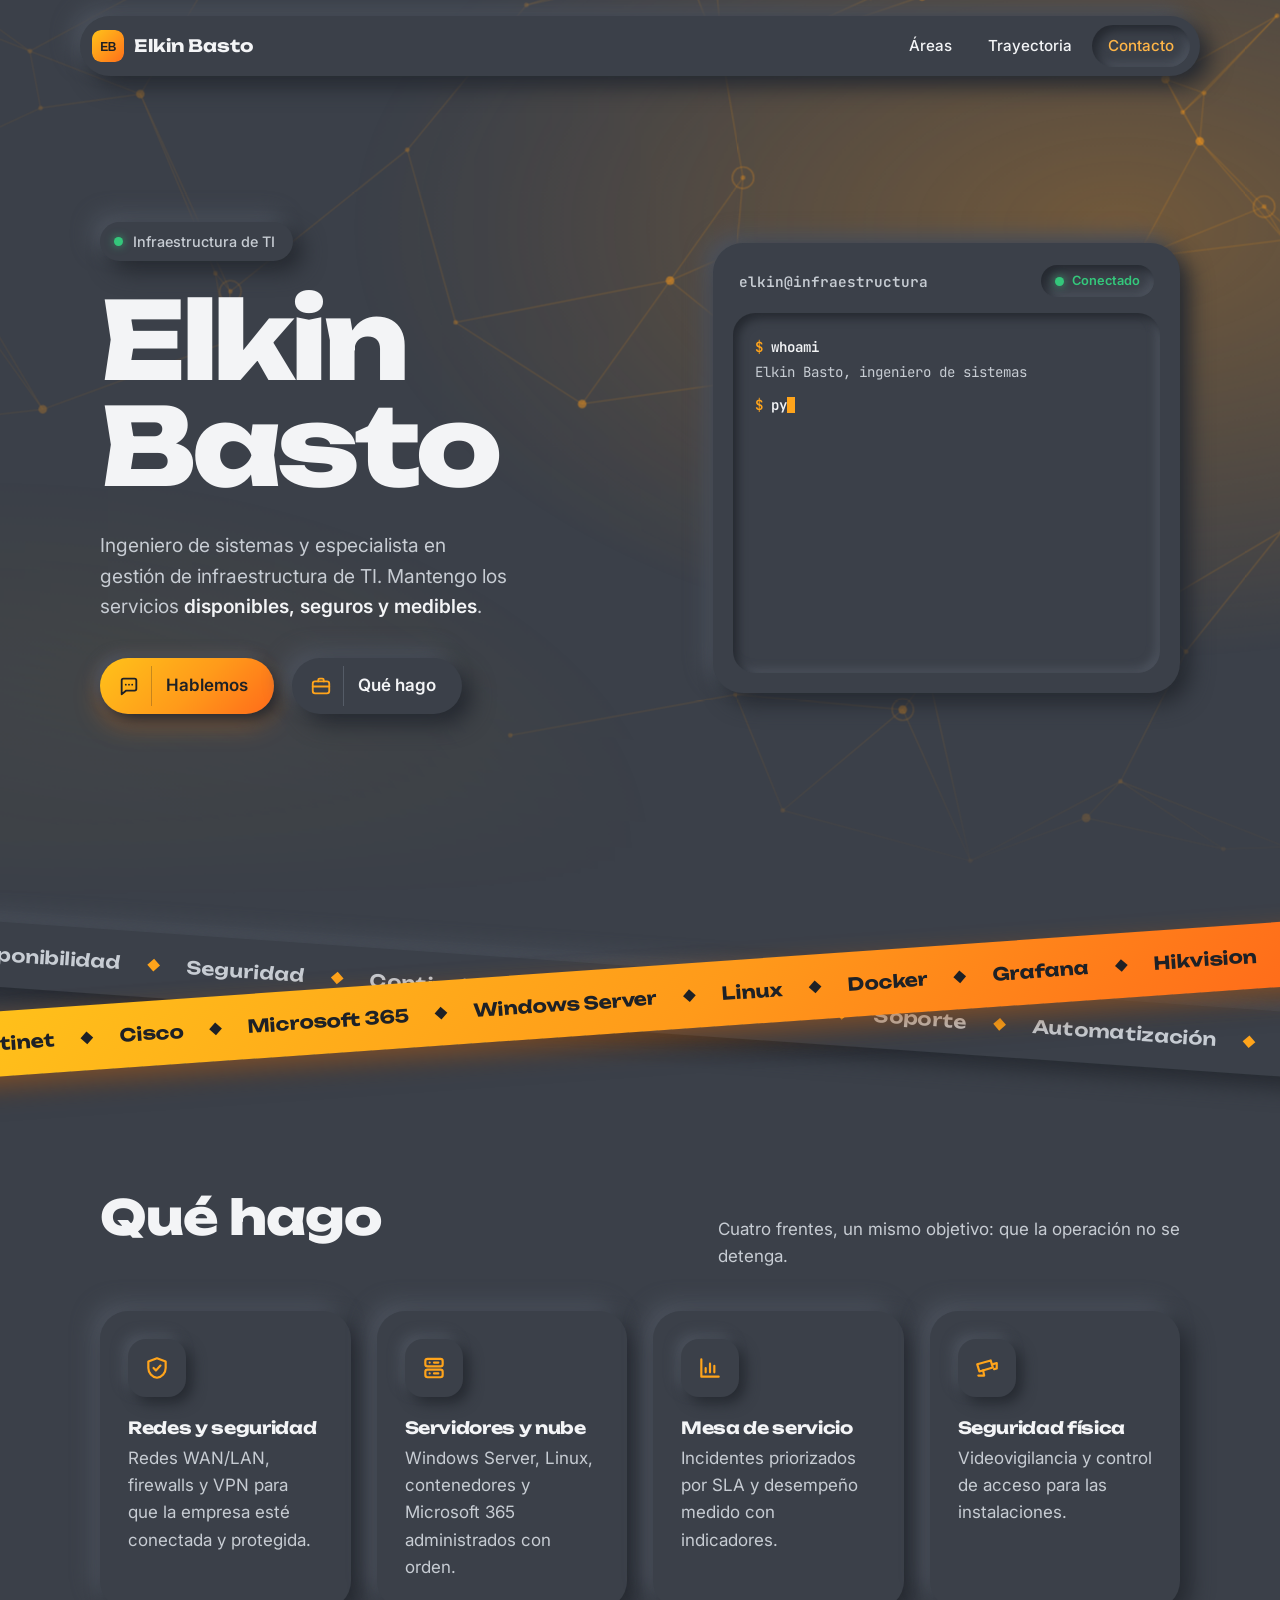
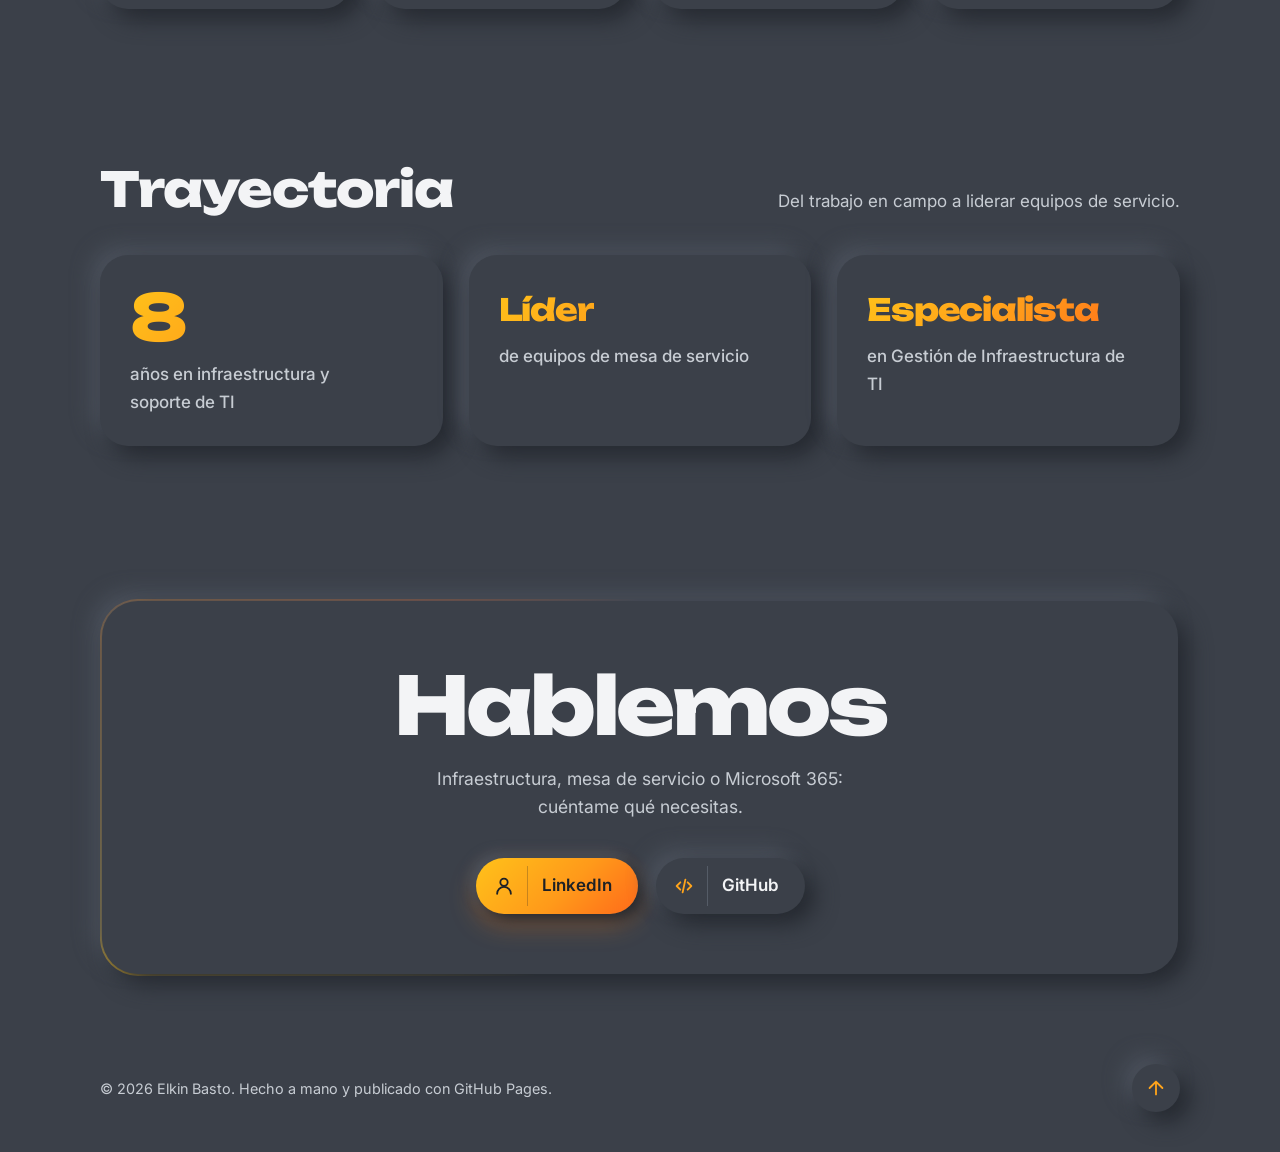
==== commit 390f4b86: "Mejoras visuales y animaciones" ====
--- a/index.html
+++ b/index.html
@@ -6,11 +6,13 @@
   <title>Elkin Basto | Ingeniero de Sistemas</title>
   <meta name="description" content="Elkin Basto, ingeniero de sistemas especialista en infraestructura de TI: redes, servidores, Microsoft 365, mesa de servicio y seguridad.">
   <meta name="theme-color" content="#3B4049">
-  <link rel="icon" href="img/logo.svg?v=15" type="image/svg+xml">
+  <link rel="icon" href="img/logo.svg?v=16" type="image/svg+xml">
   <link rel="preconnect" href="https://fonts.googleapis.com">
   <link rel="preconnect" href="https://fonts.gstatic.com" crossorigin>
   <link href="https://fonts.googleapis.com/css2?family=Inter:wght@400;500;600&family=JetBrains+Mono:wght@400;600&family=Unbounded:wght@600;700;800&display=swap" rel="stylesheet">
-  <link rel="stylesheet" href="css/styles.css?v=15">
+  <link rel="stylesheet" href="css/styles.css?v=16">
+  <!-- Marca que JavaScript está activo (para las animaciones de entrada) -->
+  <script>document.documentElement.classList.add('js');</script>
 </head>
 <body>
   <svg width="0" height="0" style="position:absolute" aria-hidden="true">
@@ -40,6 +42,7 @@
       <symbol id="i-chart" viewBox="0 0 24 24"><path d="M4 20V4M4 20h16"/><path d="M8 16v-4M12 16V8M16 16v-6"/></symbol>
       <symbol id="i-tool" viewBox="0 0 24 24"><path d="M14.7 6.3a4 4 0 0 0 5 5L21 13l-8 8-3-3 6.3-6.3a4 4 0 0 1-5-5L9.6 5.4a4 4 0 0 0 5.1.9Z"/><path d="m3 21 6-6"/></symbol>
       <symbol id="i-user" viewBox="0 0 24 24"><circle cx="12" cy="8" r="4"/><path d="M4.5 20.5a7.5 7.5 0 0 1 15 0"/></symbol>
+      <symbol id="i-arrow-up" viewBox="0 0 24 24"><path d="M12 19V5M5 12l7-7 7 7"/></symbol>
     </defs>
   </svg>
 
@@ -48,7 +51,7 @@
   <!-- Encabezado: píldora en relieve -->
   <header class="site-header">
     <div class="bar raised">
-      <a class="brand" href="#inicio"><img src="img/logo.svg?v=15" alt="" width="32" height="32"><span>Elkin Basto</span></a>
+      <a class="brand" href="#inicio"><img src="img/logo.svg?v=16" alt="" width="32" height="32"><span>Elkin Basto</span></a>
       <nav class="nav" aria-label="Principal">
         <a href="#areas">Áreas</a>
         <a href="#trayectoria">Trayectoria</a>
@@ -59,11 +62,11 @@
 
   <main id="contenido">
 
-    <!-- ===== Portada: tipografía grande + rack en relieve ===== -->
-    <section id="inicio" class="hero wrap">
+    <!-- ===== Portada: tipografía grande + consola en relieve ===== -->
+    <section id="inicio" class="hero wrap" data-intro>
       <div class="hero-text">
         <p class="chip raised"><span class="led led-ok" aria-hidden="true"></span>Infraestructura de TI</p>
-        <h1 class="name">Elkin<br>Basto</h1>
+        <h1 class="name"><span class="line"><span>Elkin</span></span><span class="line"><span>Basto</span></span></h1>
         <p class="lead">Ingeniero de sistemas y especialista en gestión de infraestructura de TI. Mantengo los servicios <strong>disponibles, seguros y medibles</strong>.</p>
         <div class="actions">
           <a class="pill pill-primary" href="#contacto">
@@ -103,17 +106,28 @@
     </section>
 
 
-    <!-- ===== Franja inclinada de tecnologías ===== -->
-    <div class="ticker" aria-label="Tecnologías con las que trabajo">
+    <!-- ===== Franjas cruzadas de tecnologías ===== -->
+    <div class="tickers">
+    <div class="ticker ticker-back" aria-hidden="true">
+      <div class="ticker-track">
+        <ul class="ticker-group"><li>Disponibilidad</li><li>Seguridad</li><li>Continuidad</li><li>SLA</li><li>Monitoreo</li><li>Soporte</li><li>Automatización</li><li>Respaldo</li></ul>
+        <ul class="ticker-group"><li>Disponibilidad</li><li>Seguridad</li><li>Continuidad</li><li>SLA</li><li>Monitoreo</li><li>Soporte</li><li>Automatización</li><li>Respaldo</li></ul>
+      </div>
+    </div>
+    <div class="ticker ticker-front" aria-label="Tecnologías con las que trabajo">
       <div class="ticker-track">
         <ul class="ticker-group"><li>Fortinet</li><li>Cisco</li><li>Microsoft 365</li><li>Windows Server</li><li>Linux</li><li>Docker</li><li>Grafana</li><li>Hikvision</li><li>Active Directory</li><li>Redes WAN/LAN</li></ul>
         <ul class="ticker-group" aria-hidden="true"><li>Fortinet</li><li>Cisco</li><li>Microsoft 365</li><li>Windows Server</li><li>Linux</li><li>Docker</li><li>Grafana</li><li>Hikvision</li><li>Active Directory</li><li>Redes WAN/LAN</li></ul>
       </div>
     </div>
+    </div>
 
     <!-- ===== Áreas ===== -->
     <section id="areas" class="section wrap">
-      <h2 class="section-title">Qué hago</h2>
+      <header class="section-head">
+        <h2 class="section-title">Qué hago</h2>
+        <p>Cuatro frentes, un mismo objetivo: que la operación no se detenga.</p>
+      </header>
       <div class="areas">
         <article class="area raised">
           <span class="key raised"><svg class="ico"><use href="#i-shield"/></svg></span>
@@ -140,10 +154,13 @@
 
     <!-- ===== Trayectoria resumida ===== -->
     <section id="trayectoria" class="section wrap">
-      <h2 class="section-title">Trayectoria</h2>
+      <header class="section-head">
+        <h2 class="section-title">Trayectoria</h2>
+        <p>Del trabajo en campo a liderar equipos de servicio.</p>
+      </header>
       <div class="facts">
         <div class="fact raised">
-          <p class="fact-num">10</p>
+          <p class="fact-num"><span class="count" data-to="10">10</span></p>
           <p class="fact-label">años en infraestructura y soporte de TI</p>
         </div>
         <div class="fact raised">
@@ -151,7 +168,7 @@
           <p class="fact-label">de equipos de mesa de servicio</p>
         </div>
         <div class="fact raised">
-          <p class="fact-num fact-word">Esp.</p>
+          <p class="fact-num fact-word">Especialista</p>
           <p class="fact-label">en Gestión de Infraestructura de TI</p>
         </div>
       </div>
@@ -160,6 +177,7 @@
 
     <!-- ===== Contacto ===== -->
     <section id="contacto" class="section wrap">
+      <div class="contact-ring">
       <div class="contact raised">
         <h2>Hablemos</h2>
         <p>Infraestructura, mesa de servicio o Microsoft 365: cuéntame qué necesitas.</p>
@@ -172,13 +190,15 @@
           </a>
         </div>
       </div>
+      </div>
     </section>
   </main>
 
   <footer class="footer wrap">
-    <p>© <span id="year">2026</span> Elkin Basto</p>
+    <p>© <span id="year">2026</span> Elkin Basto. Hecho a mano y publicado con GitHub Pages.</p>
+    <a class="to-top raised" href="#inicio" aria-label="Volver arriba"><svg class="ico"><use href="#i-arrow-up"/></svg></a>
   </footer>
 
-  <script src="js/main.js?v=15"></script>
+  <script src="js/main.js?v=16"></script>
 </body>
 </html>
--- a/css/styles.css
+++ b/css/styles.css
@@ -68,7 +68,9 @@
 .brand img { border-radius: 9px; }
 .nav { display: flex; gap: 4px; }
 .nav a { text-decoration: none; font-weight: 500; font-size: .95rem; padding: 9px 16px; border-radius: 999px; transition: box-shadow .2s, color .2s; }
-.nav a:hover { box-shadow: var(--press); color: var(--accent-text); }
+.nav a:hover, .nav a.is-active { box-shadow: var(--press); color: var(--accent-text); }
+.bar { transition: min-height .25s, box-shadow .25s; }
+.site-header.is-scrolled .bar { min-height: 52px; }
 
 /* ----- Botones píldora con ícono y divisor ----- */
 .pill {
@@ -76,7 +78,16 @@
   min-height: 56px; padding: 0 26px 0 6px; border-radius: 999px;
   font-weight: 600; text-decoration: none; transition: transform .15s, box-shadow .2s;
 }
-.pill:active { transform: scale(.98); box-shadow: var(--press); }
+.pill { position: relative; overflow: hidden; }
+.pill:hover { transform: translateY(-2px); }
+.pill:active { transform: translateY(0) scale(.98); box-shadow: var(--press); }
+/* destello que cruza el botón principal al pasar el mouse */
+.pill-primary::after {
+  content: ""; position: absolute; inset: 0; transform: translateX(-120%) skewX(-20deg);
+  background: linear-gradient(90deg, transparent, rgba(255,255,255,.55), transparent);
+  transition: transform .7s ease;
+}
+.pill-primary:hover::after { transform: translateX(160%) skewX(-20deg); }
 .pill-ico { display: grid; place-items: center; width: 46px; height: 40px; border-right: 1.5px solid var(--line); color: var(--accent); }
 .pill-primary { background: var(--grad); color: var(--on-accent); box-shadow: var(--raise-s), var(--glow); }
 .pill-primary .pill-ico { color: var(--on-accent); border-right-color: rgba(28,31,36,.25); }
@@ -89,7 +100,8 @@
   content: "";
   position: absolute; z-index: -1;
   top: -120px; bottom: 0; left: 50%;
-  width: 100vw; transform: translateX(-50%);
+  width: 100vw; transform: translate3d(calc(-50% + var(--px, 0px)), var(--py, 0px), 0) scale(1.04);
+  transition: transform .6s ease-out;
   background: url("../img/fondo-red.svg?v=15") center / cover no-repeat;
   /* se desvanece abajo y se suaviza a la izquierda, detrás del texto */
   -webkit-mask-image: linear-gradient(to bottom, #000 70%, transparent 100%), linear-gradient(to right, rgba(0,0,0,.4), #000 60%);
@@ -104,6 +116,8 @@
   min-height: calc(100vh - 92px); padding-block: 48px 72px;
 }
 .chip { display: inline-flex; align-items: center; gap: 10px; padding: 8px 18px 8px 14px; border-radius: 999px; font-size: .9rem; font-weight: 500; color: var(--muted); }
+.name .line { display: block; overflow: hidden; padding-bottom: .04em; }
+.name .line > span { display: inline-block; }
 .name {
   margin-top: 28px;
   font-size: clamp(3.2rem, 8.4vw, 7rem);
@@ -153,59 +167,107 @@
 }
 @keyframes caret { 50% { opacity: 0; } }
 
-/* ----- Franja inclinada de tecnologías ----- */
+/* ----- Franjas cruzadas de tecnologías (forman una X) ----- */
+.tickers { position: relative; height: clamp(190px, 18vw, 240px); margin-block: 0; --tilt: 4deg; }
 .ticker {
+  position: absolute; left: -40px; right: -40px; top: 50%;
   overflow: hidden;
-  background: var(--grad);
-  color: var(--on-accent);
-  transform: rotate(-1.5deg);
-  margin: 0 -20px;
-  box-shadow: var(--glow);
+}
+.ticker-front {
+  z-index: 2;
+  background: var(--grad); color: var(--on-accent);
+  transform: translateY(-50%) rotate(calc(var(--tilt) * -1));
+  box-shadow: var(--glow), 0 14px 30px rgba(0,0,0,.25);
+}
+.ticker-back {
+  z-index: 1;
+  background: var(--bg); color: var(--accent-text);
+  transform: translateY(-50%) rotate(var(--tilt));
+  box-shadow: var(--raise);
 }
 .ticker-track { display: flex; width: max-content; animation: ticker 38s linear infinite; }
+.ticker-back .ticker-track { animation-direction: reverse; animation-duration: 46s; }
 .ticker-group { display: flex; align-items: center; list-style: none; margin: 0; padding: 18px 0; }
 .ticker-group li {
   display: flex; align-items: center;
   font-family: var(--head); font-weight: 700; font-size: clamp(.92rem, 1.4vw, 1.15rem);
   white-space: nowrap;
 }
+/* La franja de atrás lleva texto con contorno */
+.ticker-back .ticker-group li { color: var(--muted); font-weight: 600; letter-spacing: .02em; }
 .ticker-group li::after {
-  /* separador: rombo oscuro */
+  /* separador: rombo */
   content: ""; width: 9px; height: 9px; margin-inline: 28px;
-  background: var(--on-accent); transform: rotate(45deg);
-}
+  background: currentColor; transform: rotate(45deg);
+}
+.ticker-back .ticker-group li::after { background: var(--accent); }
 @keyframes ticker { to { transform: translateX(-50%); } }
-.ticker:hover .ticker-track { animation-play-state: paused; }
+.tickers:hover .ticker-track { animation-play-state: paused; }
 @media (max-width: 640px) {
-  .ticker-group { padding: 14px 0; }
+  .tickers { --tilt: 9deg; }
+  .ticker-group { padding: 12px 0; }
   .ticker-group li::after { margin-inline: 20px; }
 }
 
+/* ----- Entrada de la portada (una sola secuencia al cargar) ----- */
+.js [data-intro] .chip,
+.js [data-intro] .lead,
+.js [data-intro] .actions,
+.js [data-intro] .term { opacity: 0; }
+.js [data-intro] .name .line > span { transform: translateY(105%); }
+.js [data-intro].is-in .chip    { animation: fadeUp .6s ease-out .05s forwards; }
+.js [data-intro].is-in .name .line > span { animation: rise .8s cubic-bezier(.2,.8,.2,1) forwards; }
+.js [data-intro].is-in .name .line:nth-child(1) > span { animation-delay: .15s; }
+.js [data-intro].is-in .name .line:nth-child(2) > span { animation-delay: .28s; }
+.js [data-intro].is-in .lead    { animation: fadeUp .7s ease-out .5s forwards; }
+.js [data-intro].is-in .actions { animation: fadeUp .7s ease-out .65s forwards; }
+.js [data-intro].is-in .term    { animation: popIn .9s cubic-bezier(.2,.8,.2,1) .4s forwards; }
+@keyframes rise   { to { transform: translateY(0); } }
+@keyframes fadeUp { from { opacity: 0; transform: translateY(14px); } to { opacity: 1; transform: none; } }
+@keyframes popIn  { from { opacity: 0; transform: translateY(24px) scale(.96); } to { opacity: 1; transform: none; } }
+
 /* ----- Secciones ----- */
-.section { padding-block: clamp(56px, 8vw, 104px); }
-.section-title { font-size: clamp(1.9rem, 4.2vw, 3rem); font-weight: 800; margin-bottom: clamp(28px, 4vw, 44px); }
+.section { padding-block: clamp(44px, 6vw, 80px); }
+.section-head { display: flex; flex-wrap: wrap; align-items: baseline; justify-content: space-between; gap: 8px 32px; margin-bottom: clamp(26px, 3.4vw, 40px); }
+.section-head p { color: var(--muted); max-width: 42ch; }
+.section-title { font-size: clamp(1.9rem, 4.2vw, 3rem); font-weight: 800; }
 
 .areas { display: grid; grid-template-columns: repeat(4, minmax(0, 1fr)); gap: 26px; }
-.area { padding: 28px; border-radius: 28px; }
-.key { display: grid; place-items: center; width: 54px; height: 54px; border-radius: 18px; color: var(--accent); margin-bottom: 22px; box-shadow: var(--raise-s); }
-.area h3 { font-size: 1.02rem; font-weight: 700; }
+.area { padding: 28px; border-radius: 28px; transition: box-shadow .35s ease, transform .35s ease; }
+/* Al pasar el mouse la tarjeta se "presiona" y su ícono se enciende */
+.area:hover { box-shadow: var(--press); transform: translateY(2px); }
+.area:hover .key { background: var(--grad); color: var(--on-accent); box-shadow: var(--glow); transform: rotate(-6deg) scale(1.06); }
+.key { display: grid; place-items: center; width: 58px; height: 58px; border-radius: 18px; color: var(--accent); margin-bottom: 22px; box-shadow: var(--raise-s); transition: background .35s, color .35s, box-shadow .35s, transform .35s; }
+.key .ico { width: 26px; height: 26px; }
+.area h3 { font-size: 1.05rem; font-weight: 700; }
 .area p { margin-top: 8px; color: var(--muted); }
 
 .facts { display: grid; grid-template-columns: repeat(3, minmax(0, 1fr)); gap: 26px; }
-.fact { padding: 30px; border-radius: 28px; }
+.fact { padding: 30px; border-radius: 28px; transition: box-shadow .35s, transform .35s; }
+.fact:hover { box-shadow: var(--press); transform: translateY(2px); }
 .fact-num { font-family: var(--head); font-weight: 800; font-size: clamp(2.8rem, 5vw, 4.2rem); line-height: 1; letter-spacing: -0.04em; background: var(--grad); -webkit-background-clip: text; background-clip: text; color: transparent; }
-.fact-word { font-size: clamp(2rem, 3.4vw, 2.8rem); }
+.fact-word { font-size: clamp(1.5rem, 2.4vw, 2.05rem); padding-block: .32em .18em; }
 .fact-label { margin-top: 12px; color: var(--muted); font-weight: 500; max-width: 24ch; }
 
 .stack { display: flex; flex-wrap: wrap; gap: 14px; list-style: none; margin: 36px 0 0; padding: 0; }
 .stack li { padding: 10px 20px; border-radius: 999px; font-weight: 600; font-size: .95rem; box-shadow: var(--raise-s); }
 
-.contact { padding: clamp(32px, 6vw, 72px); border-radius: 36px; text-align: center; }
+@property --angle { syntax: "<angle>"; initial-value: 0deg; inherits: false; }
+/* Borde de luz que gira alrededor del panel de contacto */
+.contact-ring {
+  padding: 2px; border-radius: 38px;
+  background: conic-gradient(from var(--angle), transparent 0 58%, #FFC21A 72%, #FF6A1A 86%, transparent 100%);
+  animation: spin 7s linear infinite;
+}
+@keyframes spin { to { --angle: 360deg; } }
+.contact { padding: clamp(32px, 5vw, 60px); border-radius: 36px; text-align: center; }
 .contact h2 { font-size: clamp(2.4rem, 6.6vw, 5rem); font-weight: 800; letter-spacing: -0.04em; }
 .contact p { margin: 16px auto 0; max-width: 40ch; color: var(--muted); font-size: 1.1rem; }
 .contact .actions { justify-content: center; }
 
-.footer { padding-block: 8px 40px; color: var(--muted); font-size: .9rem; }
+.footer { display: flex; align-items: center; justify-content: space-between; gap: 16px; padding-block: 12px 40px; color: var(--muted); font-size: .9rem; }
+.to-top { display: grid; place-items: center; width: 48px; height: 48px; border-radius: 50%; color: var(--accent); transition: box-shadow .2s, transform .2s; }
+.to-top:hover { box-shadow: var(--press); transform: translateY(-2px); }
 
 /* ----- Responsive ----- */
 @media (max-width: 1000px) {
@@ -221,5 +283,13 @@
   .t-row { grid-template-columns: minmax(0, 1fr) auto 6ch; gap: 8px; padding-left: 6px; }
   .t-pct { display: none; }
   .name { font-size: 15.5vw; }
-}
-@media (prefers-reduced-motion: reduce) { html { scroll-behavior: auto; } * { transition: none !important; } .ticker-track, .t-caret { animation: none; } }
+  .section-head { flex-direction: column; }
+  .tickers { height: 190px; }
+}
+@media (prefers-reduced-motion: reduce) {
+  html { scroll-behavior: auto; }
+  * { transition: none !important; }
+  .ticker-track, .t-caret, .contact-ring { animation: none !important; }
+  .js [data-intro] .chip, .js [data-intro] .lead, .js [data-intro] .actions, .js [data-intro] .term { opacity: 1; animation: none !important; }
+  .js [data-intro] .name .line > span { transform: none; animation: none !important; }
+}
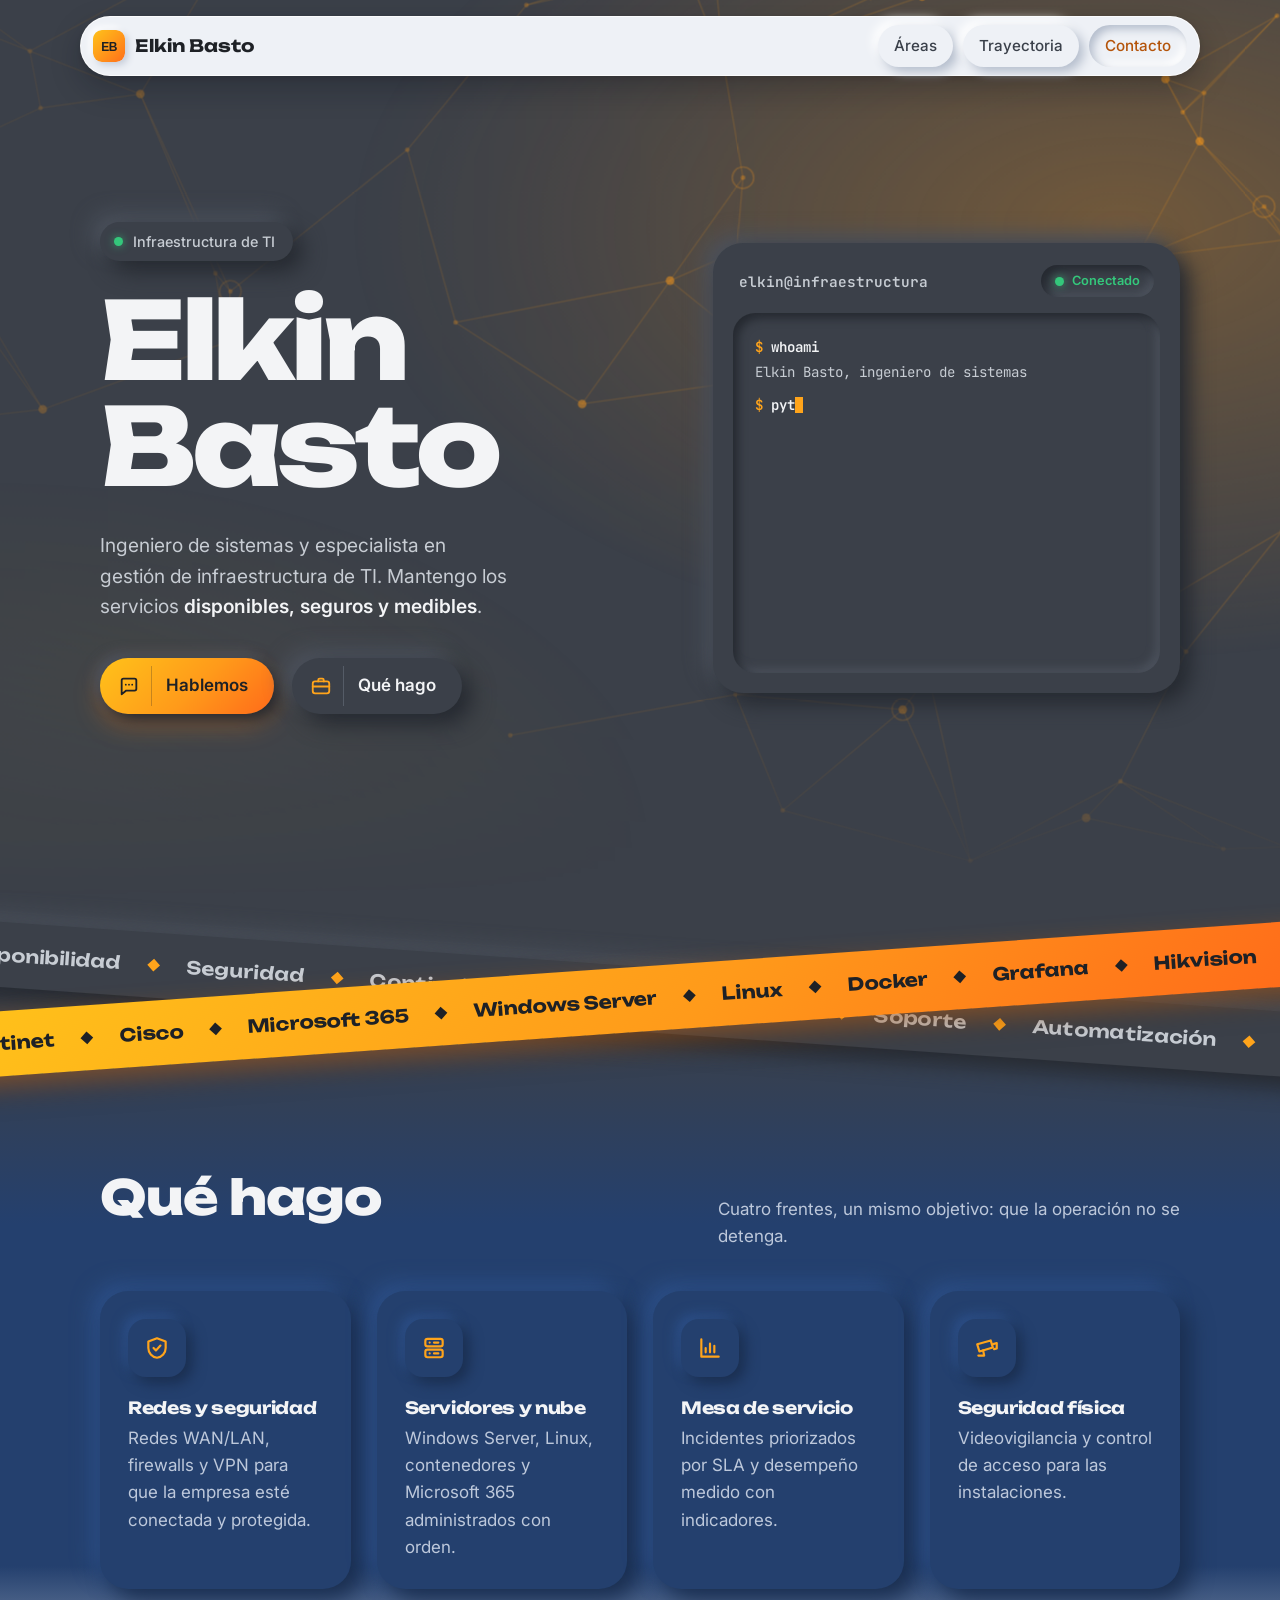
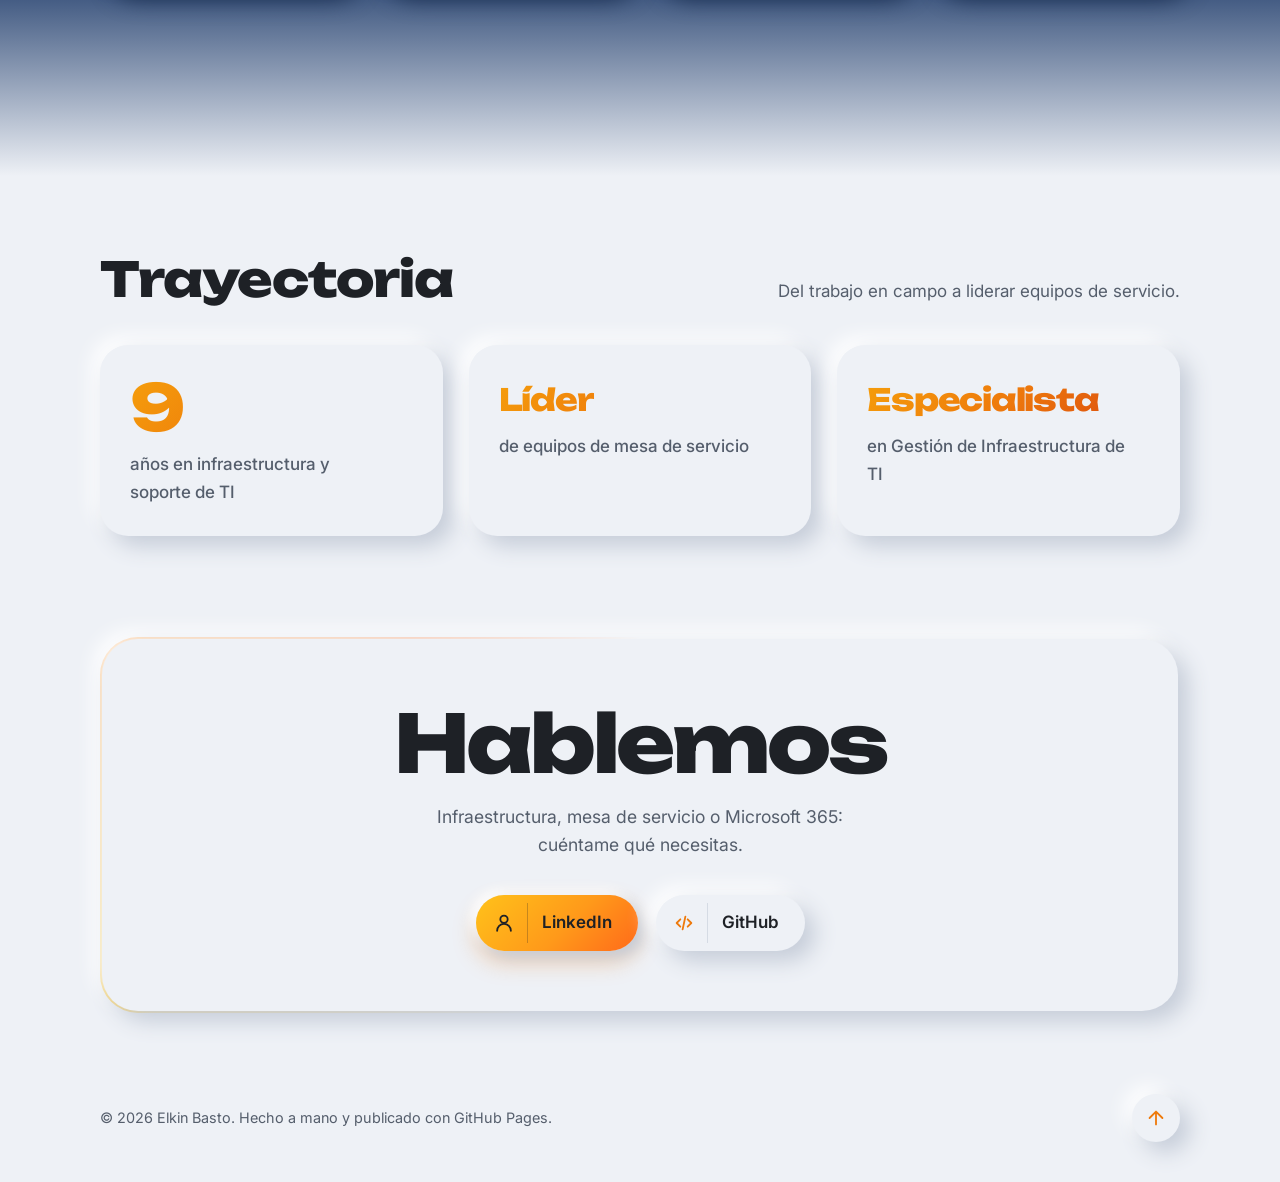
==== commit 28124c09: "Botones del menú en relieve" ====
--- a/index.html
+++ b/index.html
@@ -6,11 +6,11 @@
   <title>Elkin Basto | Ingeniero de Sistemas</title>
   <meta name="description" content="Elkin Basto, ingeniero de sistemas especialista en infraestructura de TI: redes, servidores, Microsoft 365, mesa de servicio y seguridad.">
   <meta name="theme-color" content="#3B4049">
-  <link rel="icon" href="img/logo.svg?v=16" type="image/svg+xml">
+  <link rel="icon" href="img/logo.svg?v=21" type="image/svg+xml">
   <link rel="preconnect" href="https://fonts.googleapis.com">
   <link rel="preconnect" href="https://fonts.gstatic.com" crossorigin>
   <link href="https://fonts.googleapis.com/css2?family=Inter:wght@400;500;600&family=JetBrains+Mono:wght@400;600&family=Unbounded:wght@600;700;800&display=swap" rel="stylesheet">
-  <link rel="stylesheet" href="css/styles.css?v=16">
+  <link rel="stylesheet" href="css/styles.css?v=21">
   <!-- Marca que JavaScript está activo (para las animaciones de entrada) -->
   <script>document.documentElement.classList.add('js');</script>
 </head>
@@ -51,7 +51,7 @@
   <!-- Encabezado: píldora en relieve -->
   <header class="site-header">
     <div class="bar raised">
-      <a class="brand" href="#inicio"><img src="img/logo.svg?v=16" alt="" width="32" height="32"><span>Elkin Basto</span></a>
+      <a class="brand" href="#inicio"><img src="img/logo.svg?v=21" alt="" width="32" height="32"><span>Elkin Basto</span></a>
       <nav class="nav" aria-label="Principal">
         <a href="#areas">Áreas</a>
         <a href="#trayectoria">Trayectoria</a>
@@ -123,6 +123,8 @@
     </div>
 
     <!-- ===== Áreas ===== -->
+    <!-- ===== Zona 2: azul noche ===== -->
+    <div class="zone zone-night">
     <section id="areas" class="section wrap">
       <header class="section-head">
         <h2 class="section-title">Qué hago</h2>
@@ -153,6 +155,10 @@
     </section>
 
     <!-- ===== Trayectoria resumida ===== -->
+    </div>
+
+    <!-- ===== Zona 3: arena clara ===== -->
+    <div class="zone zone-light">
     <section id="trayectoria" class="section wrap">
       <header class="section-head">
         <h2 class="section-title">Trayectoria</h2>
@@ -192,13 +198,16 @@
       </div>
       </div>
     </section>
+    </div>
   </main>
 
-  <footer class="footer wrap">
+  <footer class="zone zone-light zone-foot">
+  <div class="footer wrap">
     <p>© <span id="year">2026</span> Elkin Basto. Hecho a mano y publicado con GitHub Pages.</p>
     <a class="to-top raised" href="#inicio" aria-label="Volver arriba"><svg class="ico"><use href="#i-arrow-up"/></svg></a>
+  </div>
   </footer>
 
-  <script src="js/main.js?v=16"></script>
+  <script src="js/main.js?v=21"></script>
 </body>
 </html>
--- a/css/styles.css
+++ b/css/styles.css
@@ -5,6 +5,10 @@
    ========================================================= */
 
 :root {
+  /* Paleta de las tres zonas */
+  --z1: #3B4049;
+  --z2: #24406E; --z2-hi: #2D5089; --z2-lo: #1A2E4F; --z2-muted: #BDC8DB; --z2-line: #325998;   /* azul cobalto */
+  --z3: #EEF1F6; --z3-hi: #FFFFFF; --z3-lo: #C5CCD8; --z3-muted: #555E6C; --z3-line: #D5DBE4;   /* blanco */
   /* Grafito oscuro: el relieve sale de esta base */
   --bg:   #3B4049;     /* gris grafito claro: el relieve se ve con más fuerza */
   --hi:   #4D535E;     /* luz del relieve */
@@ -71,6 +75,29 @@
 .nav a:hover, .nav a.is-active { box-shadow: var(--press); color: var(--accent-text); }
 .bar { transition: min-height .25s, box-shadow .25s; }
 .site-header.is-scrolled .bar { min-height: 52px; }
+/* Barra superior blanca: usa los mismos valores que la zona blanca */
+.site-header .bar {
+  --bg: var(--z3); --hi: var(--z3-hi); --lo: var(--z3-lo);
+  --text: #1E2126; --accent-text: #B4540A;
+  --press: inset 4px 4px 9px var(--lo), inset -4px -4px 9px var(--hi);
+  background: rgba(247, 249, 252, .94);
+  color: var(--text);
+  border: 1px solid rgba(255,255,255,.7);
+  box-shadow: 0 12px 30px rgba(12, 16, 24, .28), 0 2px 6px rgba(12, 16, 24, .12);
+  -webkit-backdrop-filter: blur(14px) saturate(140%); backdrop-filter: blur(14px) saturate(140%);
+}
+/* Botones del menú en relieve: salen de la barra y se hunden al usarlos */
+.site-header .bar { background: var(--z3); padding-right: 12px; }
+.site-header .nav { gap: 10px; }
+.site-header .nav a {
+  color: #3A404A; background: var(--z3);
+  box-shadow: 5px 5px 11px #B4BDCC, -5px -5px 11px #FFFFFF;
+  transition: box-shadow .2s, color .2s, transform .2s;
+}
+.site-header .nav a:hover { color: var(--accent-text); transform: translateY(-1px); }
+.site-header .nav a.is-active,
+.site-header .nav a:active { color: var(--accent-text); box-shadow: inset 4px 4px 9px #B4BDCC, inset -4px -4px 9px #FFFFFF; transform: none; }
+.site-header .brand img { box-shadow: 3px 3px 7px var(--lo), -3px -3px 7px var(--hi); }
 
 /* ----- Botones píldora con ícono y divisor ----- */
 .pill {
@@ -226,6 +253,36 @@
 @keyframes fadeUp { from { opacity: 0; transform: translateY(14px); } to { opacity: 1; transform: none; } }
 @keyframes popIn  { from { opacity: 0; transform: translateY(24px) scale(.96); } to { opacity: 1; transform: none; } }
 
+/* ----- Tres zonas de color, sin líneas divisorias -----
+   Cada zona empieza con un degradado desde el color anterior,
+   así el cambio se funde y no se nota un borde.
+   Para cambiar la paleta basta con editar --z1, --z2 y --z3 en :root. */
+.zone {
+  position: relative;
+  background: var(--bg); color: var(--text);
+  --raise:   10px 10px 22px var(--lo), -8px -8px 20px var(--hi);
+  --raise-s: 6px 6px 14px var(--lo), -5px -5px 12px var(--hi);
+  --press:   inset 5px 5px 10px var(--lo), inset -4px -4px 9px var(--hi);
+}
+.zone-night {
+  --bg: var(--z2); --hi: var(--z2-hi); --lo: var(--z2-lo); --muted: var(--z2-muted); --line: var(--z2-line);
+  margin-top: -90px; padding-top: 70px; padding-bottom: 110px;
+  /* entra desde el grafito y sale hacia el blanco, sin bordes */
+  background: linear-gradient(to bottom, var(--z1) 0, var(--z2) 200px, var(--z2) calc(100% - 210px), var(--z3) 100%);
+}
+.zone-light {
+  --bg: var(--z3); --hi: var(--z3-hi); --lo: var(--z3-lo); --muted: var(--z3-muted); --line: var(--z3-line);
+  --text: #1E2126; --accent: #EE7A0C; --accent-text: #B4540A;
+  --glow: 0 10px 24px rgba(238,122,12,.32);
+  background: var(--z3);
+}
+.zone-light .fact-num { background: linear-gradient(135deg, #F59E0B 0%, #EE7A0C 50%, #D9480F 100%); -webkit-background-clip: text; background-clip: text; }
+.zone-foot { background: var(--z3); }
+#contacto { padding-top: clamp(8px, 2vw, 24px); }
+.zone-foot .footer { padding-block: 4px 40px; }
+/* las franjas cruzadas quedan encima del paso entre portada y zona 2 */
+.tickers { z-index: 3; }
+
 /* ----- Secciones ----- */
 .section { padding-block: clamp(44px, 6vw, 80px); }
 .section-head { display: flex; flex-wrap: wrap; align-items: baseline; justify-content: space-between; gap: 8px 32px; margin-bottom: clamp(26px, 3.4vw, 40px); }
@@ -276,6 +333,7 @@
 }
 @media (max-width: 640px) {
   .nav a { padding: 8px 10px; font-size: .88rem; }
+  .site-header .nav { gap: 7px; }
   .brand span { display: none; }
   .areas, .facts { grid-template-columns: 1fr; gap: 20px; }
   .term { padding: 14px; }
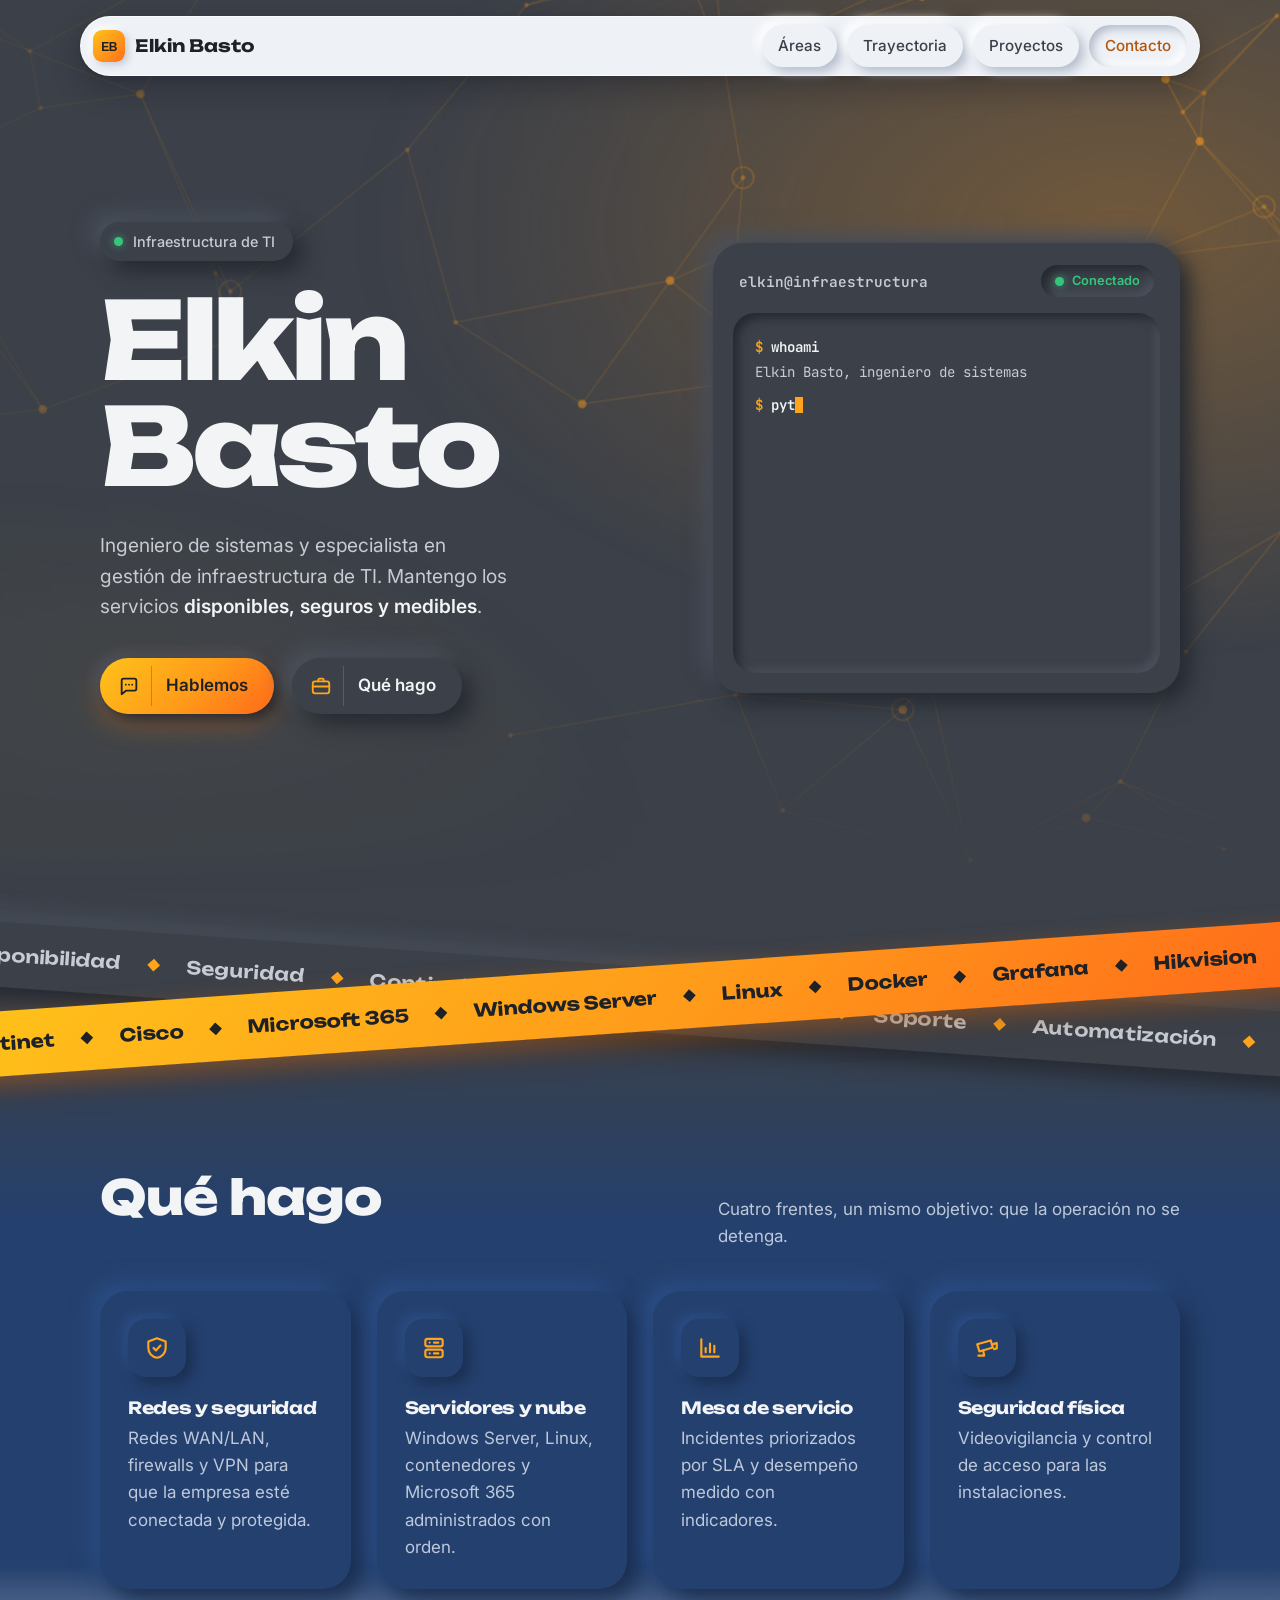
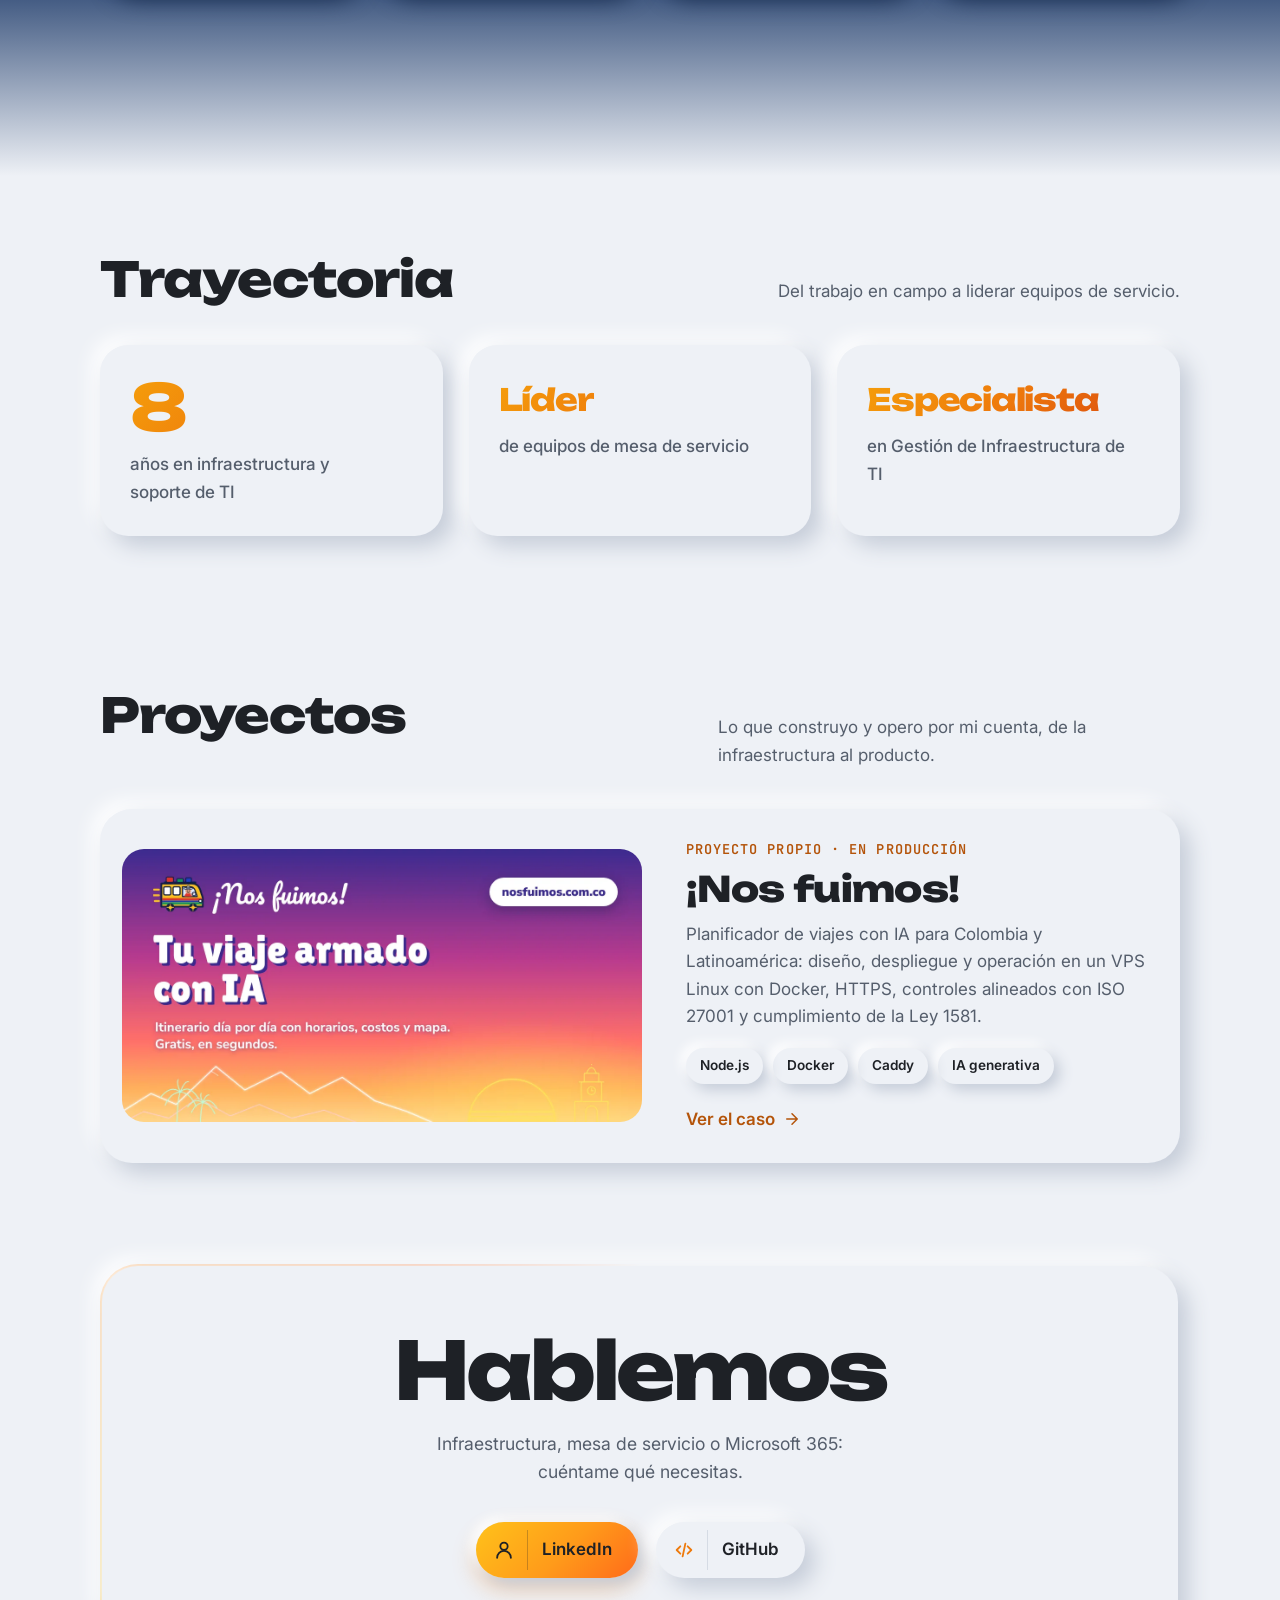
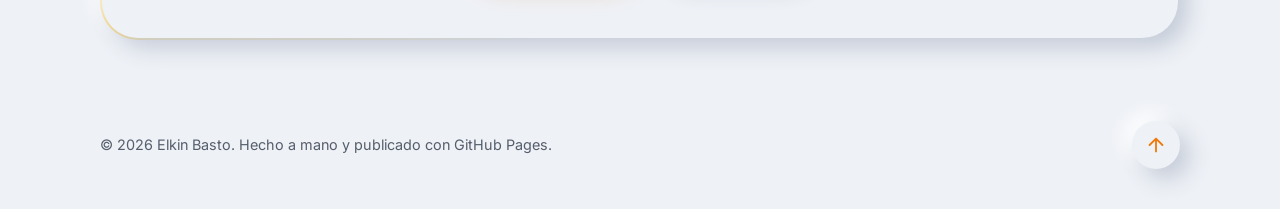
==== commit ccb9a8e0: "Agrega sección Proyectos y página del caso ¡Nos fuimos! Co-Authored-By: Claude Opus 5.5 <noreply@ant" ====
--- a/index.html
+++ b/index.html
@@ -10,7 +10,8 @@
   <link rel="preconnect" href="https://fonts.googleapis.com">
   <link rel="preconnect" href="https://fonts.gstatic.com" crossorigin>
   <link href="https://fonts.googleapis.com/css2?family=Inter:wght@400;500;600&family=JetBrains+Mono:wght@400;600&family=Unbounded:wght@600;700;800&display=swap" rel="stylesheet">
-  <link rel="stylesheet" href="css/styles.css?v=21">
+  <link rel="stylesheet" href="css/styles.css?v=22">
+  <link rel="stylesheet" href="css/caso.css?v=1">
   <!-- Marca que JavaScript está activo (para las animaciones de entrada) -->
   <script>document.documentElement.classList.add('js');</script>
 </head>
@@ -43,6 +44,7 @@
       <symbol id="i-tool" viewBox="0 0 24 24"><path d="M14.7 6.3a4 4 0 0 0 5 5L21 13l-8 8-3-3 6.3-6.3a4 4 0 0 1-5-5L9.6 5.4a4 4 0 0 0 5.1.9Z"/><path d="m3 21 6-6"/></symbol>
       <symbol id="i-user" viewBox="0 0 24 24"><circle cx="12" cy="8" r="4"/><path d="M4.5 20.5a7.5 7.5 0 0 1 15 0"/></symbol>
       <symbol id="i-arrow-up" viewBox="0 0 24 24"><path d="M12 19V5M5 12l7-7 7 7"/></symbol>
+      <symbol id="i-arrow-right" viewBox="0 0 24 24"><path d="M5 12h14M12 5l7 7-7 7"/></symbol>
     </defs>
   </svg>
 
@@ -55,6 +57,7 @@
       <nav class="nav" aria-label="Principal">
         <a href="#areas">Áreas</a>
         <a href="#trayectoria">Trayectoria</a>
+        <a href="#proyectos">Proyectos</a>
         <a href="#contacto">Contacto</a>
       </nav>
     </div>
@@ -181,6 +184,26 @@
 
     </section>
 
+    <!-- ===== Proyectos ===== -->
+    <section id="proyectos" class="section wrap">
+      <header class="section-head">
+        <h2 class="section-title">Proyectos</h2>
+        <p>Lo que construyo y opero por mi cuenta, de la infraestructura al producto.</p>
+      </header>
+      <div class="proyectos">
+        <a class="proyecto raised" href="proyectos/nosfuimos.html">
+          <img src="img/nosfuimos/portada.webp" alt="¡Nos fuimos!: tu viaje armado con IA" width="1200" height="630" loading="lazy">
+          <div class="proyecto-texto">
+            <p class="eyebrow">Proyecto propio · En producción</p>
+            <h3>¡Nos fuimos!</h3>
+            <p>Planificador de viajes con IA para Colombia y Latinoamérica: diseño, despliegue y operación en un VPS Linux con Docker, HTTPS, controles alineados con ISO 27001 y cumplimiento de la Ley 1581.</p>
+            <ul class="stack"><li>Node.js</li><li>Docker</li><li>Caddy</li><li>IA generativa</li></ul>
+            <span class="proyecto-cta">Ver el caso<svg class="ico"><use href="#i-arrow-right"/></svg></span>
+          </div>
+        </a>
+      </div>
+    </section>
+
     <!-- ===== Contacto ===== -->
     <section id="contacto" class="section wrap">
       <div class="contact-ring">
--- a/css/styles.css
+++ b/css/styles.css
@@ -333,6 +333,7 @@
 }
 @media (max-width: 640px) {
   .nav a { padding: 8px 10px; font-size: .88rem; }
+  .site-header .nav a { padding: 8px 8px; font-size: .82rem; }
   .site-header .nav { gap: 7px; }
   .brand span { display: none; }
   .areas, .facts { grid-template-columns: 1fr; gap: 20px; }
@@ -351,3 +352,9 @@
   .js [data-intro] .chip, .js [data-intro] .lead, .js [data-intro] .actions, .js [data-intro] .term { opacity: 1; animation: none !important; }
   .js [data-intro] .name .line > span { transform: none; animation: none !important; }
 }
+
+/* Cuatro enlaces en el menú: en celulares muy angostos se compactan */
+@media (max-width: 400px) {
+  .site-header .nav { gap: 5px; }
+  .site-header .nav a { padding: 7px 7px; font-size: .78rem; }
+}
--- a/css/caso.css
+++ b/css/caso.css
@@ -0,0 +1,95 @@
+/* =========================================================
+   Páginas de caso de proyecto (proyectos/*.html)
+   Usa la misma paleta y el mismo relieve de styles.css
+   ========================================================= */
+
+/* ----- Portada del caso ----- */
+.caso-hero {
+  display: grid; grid-template-columns: minmax(0, 1fr) minmax(0, 1.05fr);
+  gap: clamp(28px, 5vw, 64px); align-items: center;
+  padding-block: clamp(36px, 6vw, 72px) clamp(28px, 4vw, 48px);
+}
+.volver { display: flex; width: fit-content; align-items: center; gap: 8px; margin-bottom: 22px; color: var(--muted); text-decoration: none; font-weight: 500; font-size: .95rem; }
+.volver .ico { width: 18px; height: 18px; }
+.volver:hover { color: var(--accent-text); }
+.caso-titulo { margin-top: 24px; font-size: clamp(2.8rem, 7vw, 5.6rem); font-weight: 800; letter-spacing: -0.04em; line-height: .98; }
+.caso-portada { margin: 0; padding: 12px; border-radius: 30px; }
+.caso-portada img { width: 100%; height: auto; border-radius: 20px; }
+
+/* ----- Ficha rápida ----- */
+.caso-ficha { display: grid; grid-template-columns: repeat(4, minmax(0, 1fr)); gap: 20px; padding-bottom: clamp(115px, 10vw, 130px); }
+.ficha { padding: 20px 22px; border-radius: 22px; display: grid; gap: 6px; }
+.ficha span { color: var(--muted); font-size: .85rem; font-weight: 500; text-transform: uppercase; letter-spacing: .06em; }
+.ficha strong { font-weight: 600; line-height: 1.35; }
+
+/* ----- Bloques de texto ----- */
+.caso-zona { padding-bottom: 130px; }
+.dos-col { display: grid; grid-template-columns: repeat(2, minmax(0, 1fr)); gap: 26px; }
+.bloque { padding: clamp(24px, 3.4vw, 36px); border-radius: 28px; }
+.bloque h2 { font-size: clamp(1.3rem, 2.4vw, 1.7rem); font-weight: 700; margin-top: 8px; }
+.bloque > p:not(.eyebrow) { margin-top: 14px; color: var(--muted); }
+.eyebrow { font-family: var(--mono); font-size: .85rem; font-weight: 600; color: var(--accent-text); text-transform: uppercase; letter-spacing: .08em; }
+.lista { margin: 16px 0 0; padding-left: 1.1em; display: grid; gap: 12px; color: var(--muted); }
+.lista strong { color: var(--text); font-weight: 600; }
+.bloque .stack { margin-top: 20px; }
+.sub-titulo { font-size: clamp(1.3rem, 2.4vw, 1.7rem); font-weight: 700; margin: clamp(36px, 5vw, 56px) 0 20px; }
+
+/* ----- Capturas ----- */
+.capturas { display: grid; grid-template-columns: minmax(0, 1.6fr) minmax(0, 1fr); gap: 26px; margin-top: 26px; align-items: start; }
+.captura { margin: 0; padding: 12px; border-radius: 28px; }
+.captura img { width: 100%; height: auto; border-radius: 18px; }
+.captura-alta img { max-height: 620px; object-fit: cover; object-position: top; }
+.captura-ancha { margin-top: 26px; }
+.captura figcaption, .diagrama figcaption { margin: 12px 8px 4px; color: var(--muted); font-size: .92rem; }
+
+/* ----- Diagrama de arquitectura ----- */
+.diagrama { margin: 0; padding: clamp(14px, 2.6vw, 28px); border-radius: 28px; }
+.diagrama-scroll { overflow-x: auto; }
+.diagrama svg { width: 100%; min-width: 640px; height: auto; font-family: var(--body); }
+.dg-nodo rect { fill: var(--bg); stroke: var(--line); stroke-width: 1.5; }
+.dg-nodo text { fill: var(--text); font-size: 17px; font-weight: 600; text-anchor: middle; }
+.dg-nodo .dg-sub { fill: var(--muted); font-size: 13px; font-weight: 500; }
+.dg-acento rect { stroke: var(--accent); stroke-width: 2.2; }
+.dg-zona { fill: none; stroke: var(--line); stroke-width: 1.5; stroke-dasharray: 6 6; }
+.dg-docker { fill: color-mix(in srgb, var(--accent) 6%, transparent); stroke: var(--accent); stroke-width: 1.2; stroke-dasharray: 3 5; }
+.dg-zona-t { fill: var(--muted); font-family: var(--mono); font-size: 13px; font-weight: 600; }
+.dg-flecha { fill: none; stroke: var(--accent); stroke-width: 2; }
+.dg-tenue { stroke-dasharray: 5 5; opacity: .75; }
+.dg-punta { fill: var(--accent); }
+.dg-et { fill: var(--accent-text); font-family: var(--mono); font-size: 12px; font-weight: 600; text-anchor: middle; }
+
+/* ----- Tablas ----- */
+.tabla-caja { padding: 8px clamp(10px, 2vw, 22px); border-radius: 26px; overflow-x: auto; }
+.tabla-caja table { width: 100%; border-collapse: collapse; min-width: 560px; font-size: .97rem; }
+.tabla-caja th, .tabla-caja td { text-align: left; vertical-align: top; padding: 14px 10px; border-bottom: 1px solid var(--line); }
+.tabla-caja tr:last-child td { border-bottom: 0; }
+.tabla-caja th { font-family: var(--mono); font-size: .8rem; text-transform: uppercase; letter-spacing: .06em; color: var(--muted); font-weight: 600; }
+.tabla-caja td:first-child { font-weight: 600; width: 30%; }
+.tabla-caja td { color: var(--muted); }
+.tabla-caja td:first-child { color: var(--text); }
+.tabla-caja td:last-child:not(:nth-child(2)) { font-family: var(--mono); font-size: .85rem; white-space: nowrap; color: var(--accent-text); }
+
+/* ----- Tarjeta de proyecto en la página principal ----- */
+.proyectos { display: grid; gap: 26px; }
+.proyecto { display: grid; grid-template-columns: minmax(0, 1.1fr) minmax(0, 1fr); gap: clamp(20px, 4vw, 44px); align-items: center; padding: clamp(14px, 2.4vw, 22px); border-radius: 32px; text-decoration: none; transition: box-shadow .35s, transform .35s; }
+.proyecto:hover { box-shadow: var(--press); transform: translateY(2px); }
+.proyecto img { width: 100%; height: auto; border-radius: 22px; }
+.proyecto-texto { padding: 8px 8px 8px 0; }
+.proyecto-texto h3 { font-size: clamp(1.5rem, 3vw, 2.2rem); font-weight: 800; margin-top: 10px; }
+.proyecto-texto > p:not(.eyebrow) { margin-top: 12px; color: var(--muted); }
+.proyecto .stack { margin-top: 18px; gap: 10px; }
+.proyecto .stack li { font-size: .85rem; padding: 7px 14px; }
+.proyecto-cta { display: inline-flex; align-items: center; gap: 8px; margin-top: 22px; font-weight: 600; color: var(--accent-text); }
+.proyecto-cta .ico { width: 18px; height: 18px; transition: transform .2s; }
+.proyecto:hover .proyecto-cta .ico { transform: translateX(4px); }
+
+/* ----- Responsive ----- */
+@media (max-width: 1000px) {
+  .caso-hero, .proyecto { grid-template-columns: 1fr; }
+  .caso-ficha { grid-template-columns: repeat(2, minmax(0, 1fr)); }
+  .proyecto-texto { padding: 4px 8px 8px; }
+}
+@media (max-width: 640px) {
+  .caso-ficha, .dos-col, .capturas { grid-template-columns: 1fr; gap: 18px; }
+  .captura-alta img { max-height: 520px; }
+}
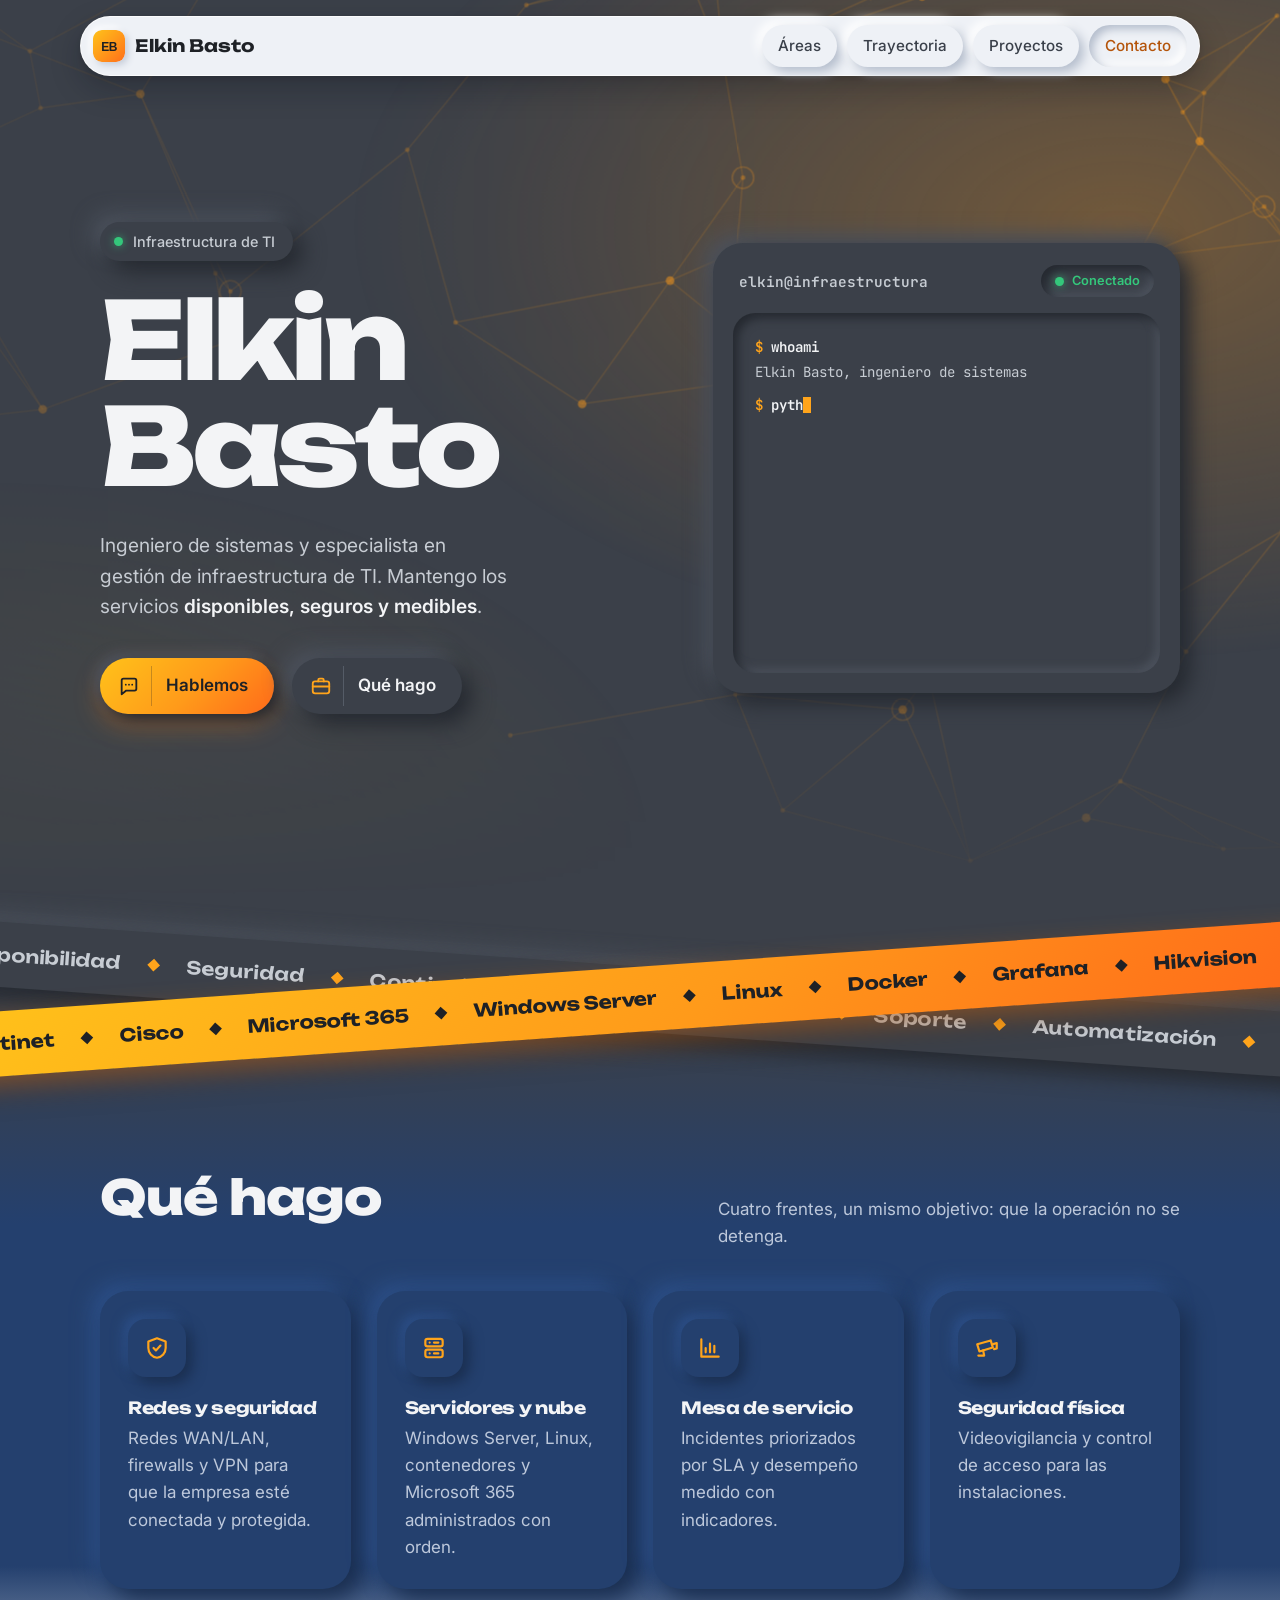
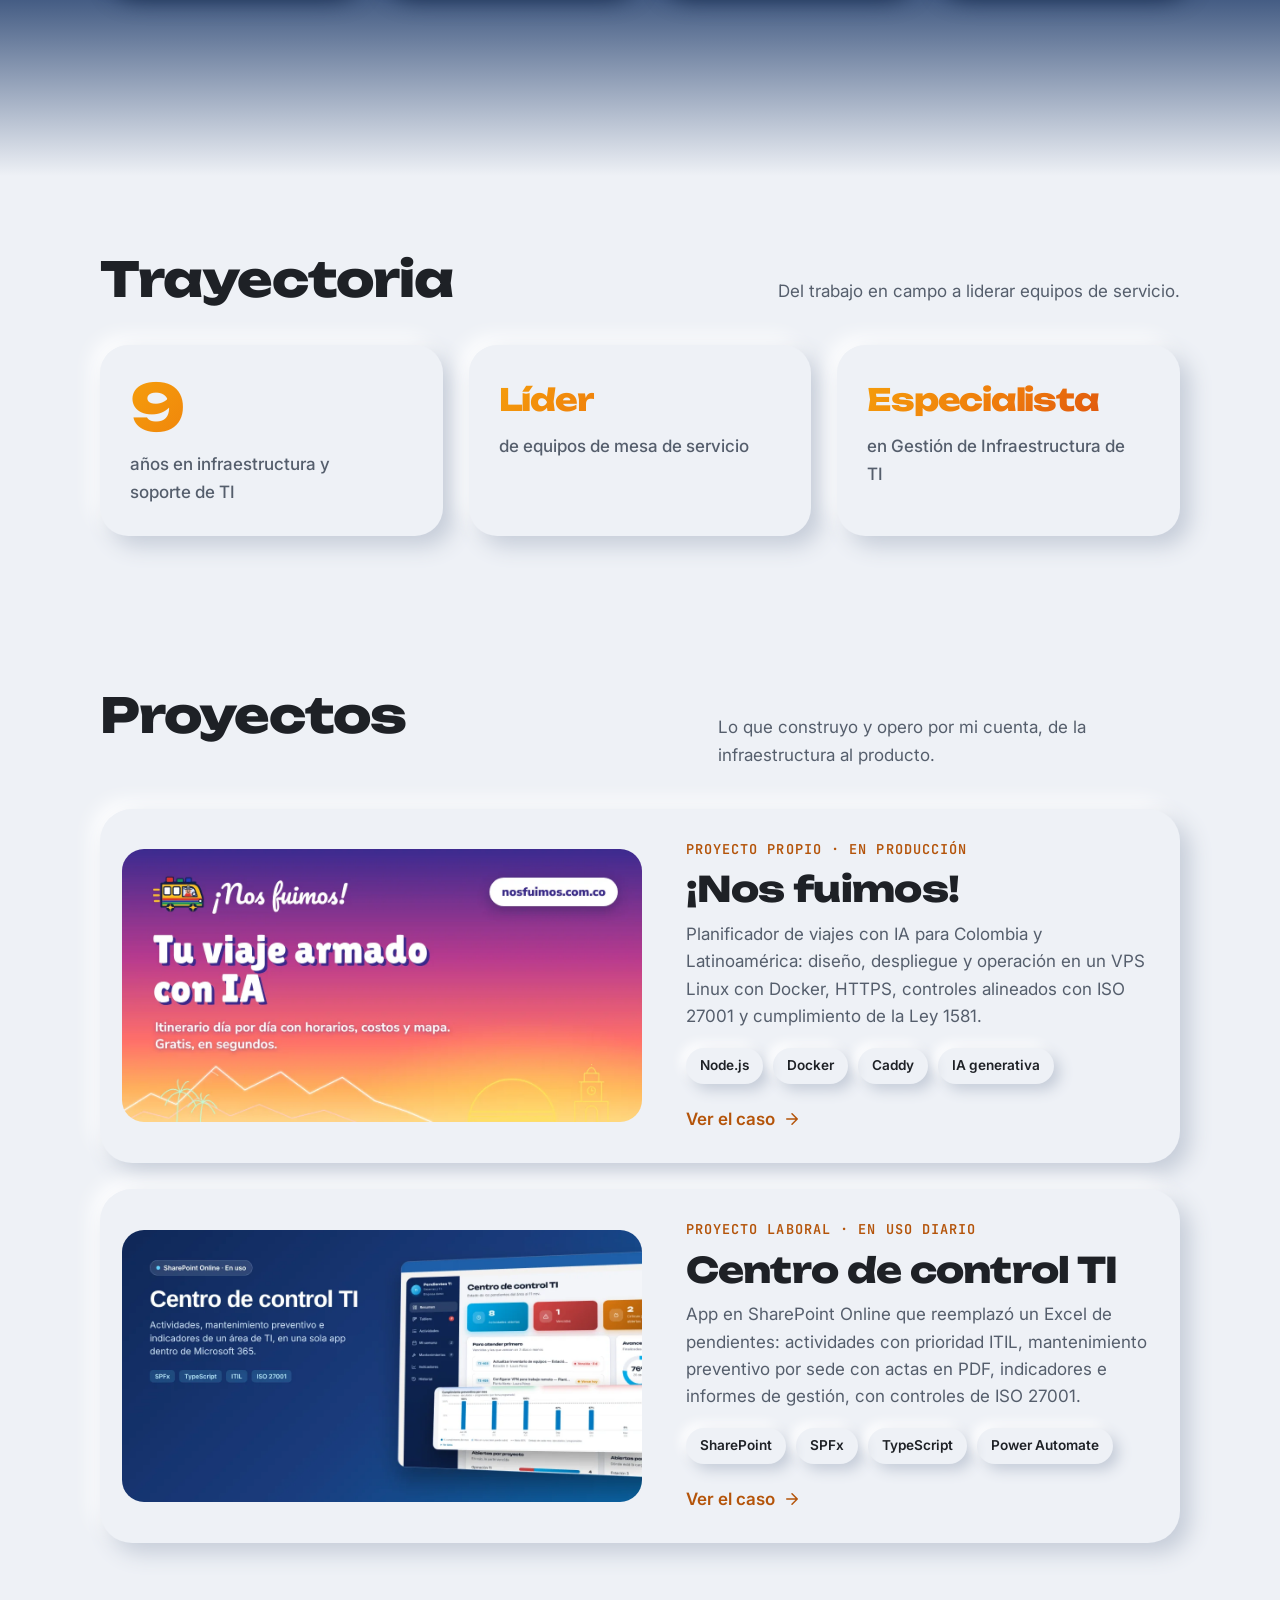
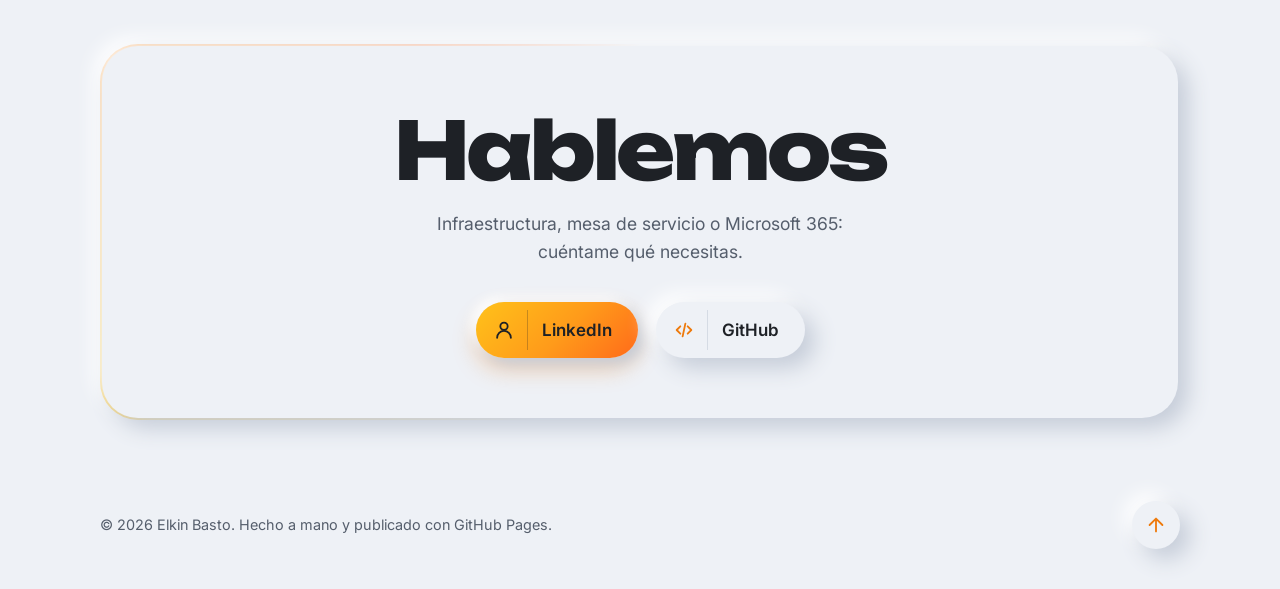
==== commit 6d5fd101: "Agrega el caso Centro de control TI a Proyectos Página del caso con módulos, arquitectura, decisione" ====
--- a/index.html
+++ b/index.html
@@ -201,6 +201,16 @@
             <span class="proyecto-cta">Ver el caso<svg class="ico"><use href="#i-arrow-right"/></svg></span>
           </div>
         </a>
+        <a class="proyecto raised" href="proyectos/centro-control-ti.html">
+          <img src="img/centro-ti/portada.webp" alt="Centro de control TI: actividades, mantenimiento preventivo e indicadores en Microsoft 365" width="1200" height="630" loading="lazy">
+          <div class="proyecto-texto">
+            <p class="eyebrow">Proyecto laboral · En uso diario</p>
+            <h3>Centro de control TI</h3>
+            <p>App en SharePoint Online que reemplazó un Excel de pendientes: actividades con prioridad ITIL, mantenimiento preventivo por sede con actas en PDF, indicadores e informes de gestión, con controles de ISO 27001.</p>
+            <ul class="stack"><li>SharePoint</li><li>SPFx</li><li>TypeScript</li><li>Power Automate</li></ul>
+            <span class="proyecto-cta">Ver el caso<svg class="ico"><use href="#i-arrow-right"/></svg></span>
+          </div>
+        </a>
       </div>
     </section>
 
--- a/css/caso.css
+++ b/css/caso.css
@@ -36,6 +36,7 @@
 
 /* ----- Capturas ----- */
 .capturas { display: grid; grid-template-columns: minmax(0, 1.6fr) minmax(0, 1fr); gap: 26px; margin-top: 26px; align-items: start; }
+.capturas-pares { grid-template-columns: repeat(2, minmax(0, 1fr)); }
 .captura { margin: 0; padding: 12px; border-radius: 28px; }
 .captura img { width: 100%; height: auto; border-radius: 18px; }
 .captura-alta img { max-height: 620px; object-fit: cover; object-position: top; }
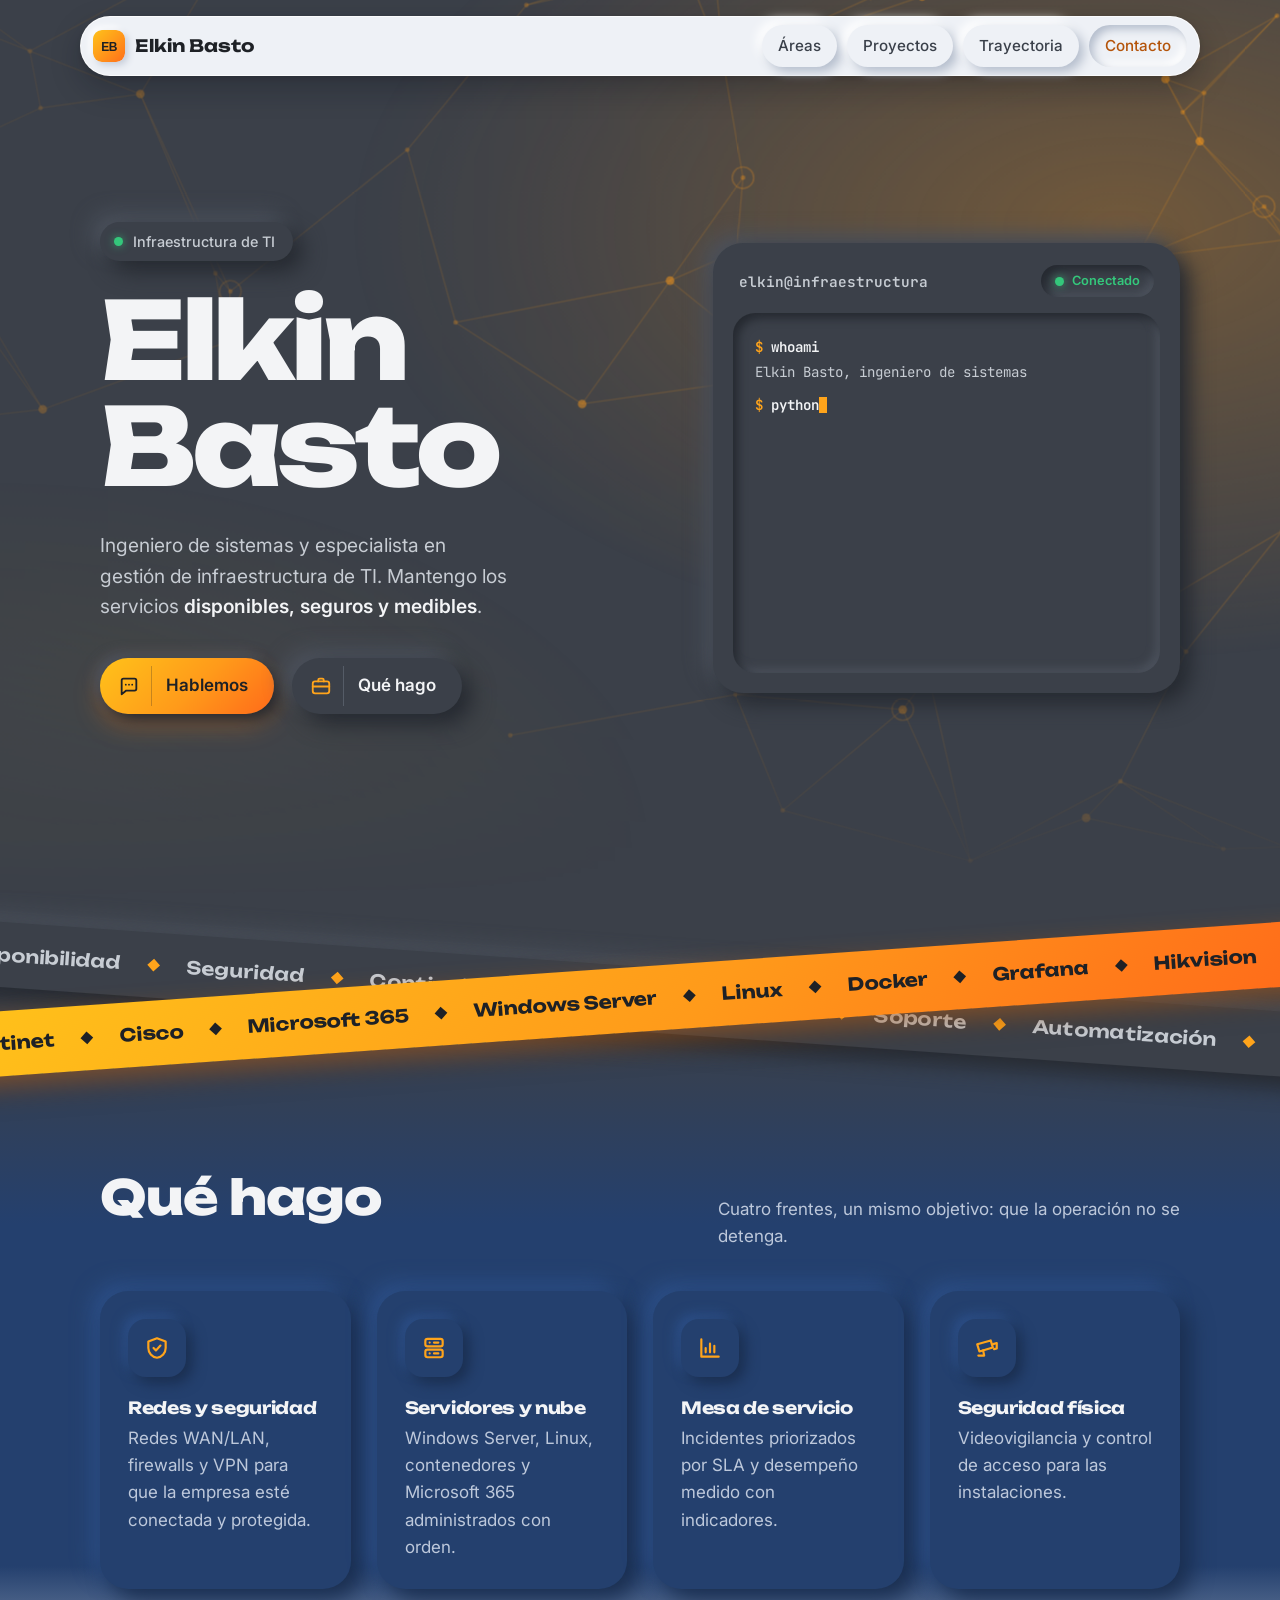
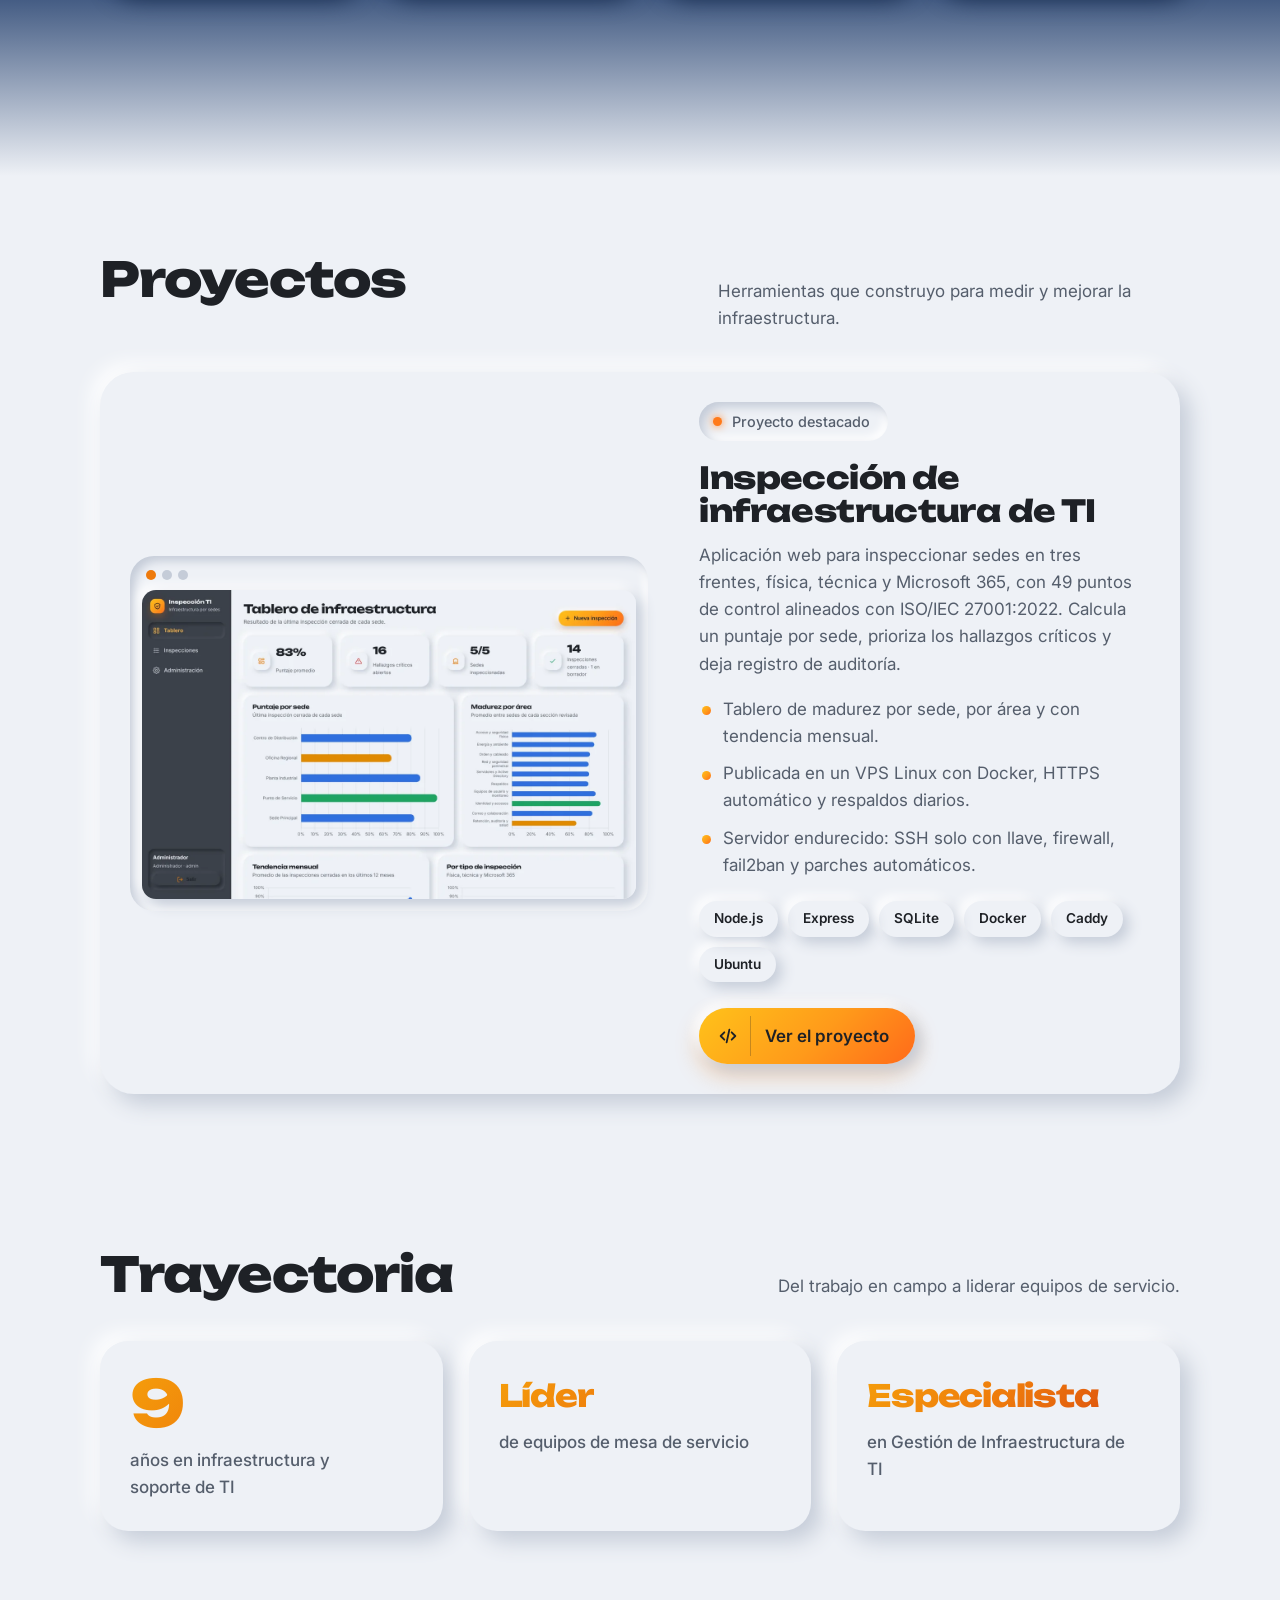
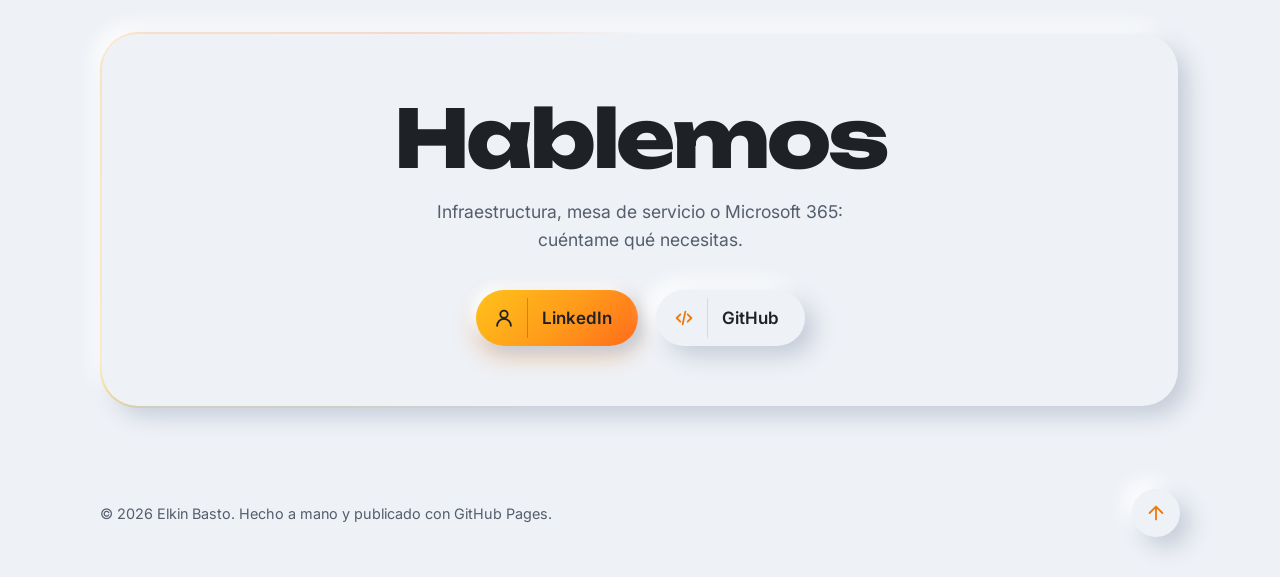
==== commit e8497350: "Agrega proyecto Inspección de infraestructura (trabajo local del 27 oct)" ====
--- a/index.html
+++ b/index.html
@@ -11,7 +11,6 @@
   <link rel="preconnect" href="https://fonts.gstatic.com" crossorigin>
   <link href="https://fonts.googleapis.com/css2?family=Inter:wght@400;500;600&family=JetBrains+Mono:wght@400;600&family=Unbounded:wght@600;700;800&display=swap" rel="stylesheet">
   <link rel="stylesheet" href="css/styles.css?v=22">
-  <link rel="stylesheet" href="css/caso.css?v=1">
   <!-- Marca que JavaScript está activo (para las animaciones de entrada) -->
   <script>document.documentElement.classList.add('js');</script>
 </head>
@@ -44,7 +43,6 @@
       <symbol id="i-tool" viewBox="0 0 24 24"><path d="M14.7 6.3a4 4 0 0 0 5 5L21 13l-8 8-3-3 6.3-6.3a4 4 0 0 1-5-5L9.6 5.4a4 4 0 0 0 5.1.9Z"/><path d="m3 21 6-6"/></symbol>
       <symbol id="i-user" viewBox="0 0 24 24"><circle cx="12" cy="8" r="4"/><path d="M4.5 20.5a7.5 7.5 0 0 1 15 0"/></symbol>
       <symbol id="i-arrow-up" viewBox="0 0 24 24"><path d="M12 19V5M5 12l7-7 7 7"/></symbol>
-      <symbol id="i-arrow-right" viewBox="0 0 24 24"><path d="M5 12h14M12 5l7 7-7 7"/></symbol>
     </defs>
   </svg>
 
@@ -56,8 +54,8 @@
       <a class="brand" href="#inicio"><img src="img/logo.svg?v=21" alt="" width="32" height="32"><span>Elkin Basto</span></a>
       <nav class="nav" aria-label="Principal">
         <a href="#areas">Áreas</a>
+        <a href="#proyectos">Proyectos</a>
         <a href="#trayectoria">Trayectoria</a>
-        <a href="#proyectos">Proyectos</a>
         <a href="#contacto">Contacto</a>
       </nav>
     </div>
@@ -162,6 +160,39 @@
 
     <!-- ===== Zona 3: arena clara ===== -->
     <div class="zone zone-light">
+    <!-- ===== Proyectos ===== -->
+    <section id="proyectos" class="section wrap">
+      <header class="section-head">
+        <h2 class="section-title">Proyectos</h2>
+        <p>Herramientas que construyo para medir y mejorar la infraestructura.</p>
+      </header>
+      <article class="project raised">
+        <figure class="project-shot inset">
+          <div class="shot-bar" aria-hidden="true"><span></span><span></span><span></span></div>
+          <img src="img/proyecto-inspeccion.webp" width="1200" height="750" loading="lazy" decoding="async"
+               alt="Tablero de la aplicación de inspección: puntaje promedio, hallazgos críticos, puntaje por sede y madurez por área">
+        </figure>
+        <div class="project-body">
+          <p class="chip inset"><span class="led led-warm" aria-hidden="true"></span>Proyecto destacado</p>
+          <h3>Inspección de infraestructura de TI</h3>
+          <p>Aplicación web para inspeccionar sedes en tres frentes, física, técnica y Microsoft 365, con 49 puntos de control alineados con ISO/IEC 27001:2022. Calcula un puntaje por sede, prioriza los hallazgos críticos y deja registro de auditoría.</p>
+          <ul class="project-points">
+            <li>Tablero de madurez por sede, por área y con tendencia mensual.</li>
+            <li>Publicada en un VPS Linux con Docker, HTTPS automático y respaldos diarios.</li>
+            <li>Servidor endurecido: SSH solo con llave, firewall, fail2ban y parches automáticos.</li>
+          </ul>
+          <ul class="stack" aria-label="Tecnologías del proyecto">
+            <li>Node.js</li><li>Express</li><li>SQLite</li><li>Docker</li><li>Caddy</li><li>Ubuntu</li>
+          </ul>
+          <div class="actions">
+            <a class="pill pill-primary" href="https://github.com/LeonardoBasto/inspeccion-infra" target="_blank" rel="noopener">
+              <span class="pill-ico"><svg class="ico"><use href="#i-code"/></svg></span>Ver el proyecto
+            </a>
+          </div>
+        </div>
+      </article>
+    </section>
+
     <section id="trayectoria" class="section wrap">
       <header class="section-head">
         <h2 class="section-title">Trayectoria</h2>
@@ -184,36 +215,6 @@
 
     </section>
 
-    <!-- ===== Proyectos ===== -->
-    <section id="proyectos" class="section wrap">
-      <header class="section-head">
-        <h2 class="section-title">Proyectos</h2>
-        <p>Lo que construyo y opero por mi cuenta, de la infraestructura al producto.</p>
-      </header>
-      <div class="proyectos">
-        <a class="proyecto raised" href="proyectos/nosfuimos.html">
-          <img src="img/nosfuimos/portada.webp" alt="¡Nos fuimos!: tu viaje armado con IA" width="1200" height="630" loading="lazy">
-          <div class="proyecto-texto">
-            <p class="eyebrow">Proyecto propio · En producción</p>
-            <h3>¡Nos fuimos!</h3>
-            <p>Planificador de viajes con IA para Colombia y Latinoamérica: diseño, despliegue y operación en un VPS Linux con Docker, HTTPS, controles alineados con ISO 27001 y cumplimiento de la Ley 1581.</p>
-            <ul class="stack"><li>Node.js</li><li>Docker</li><li>Caddy</li><li>IA generativa</li></ul>
-            <span class="proyecto-cta">Ver el caso<svg class="ico"><use href="#i-arrow-right"/></svg></span>
-          </div>
-        </a>
-        <a class="proyecto raised" href="proyectos/centro-control-ti.html">
-          <img src="img/centro-ti/portada.webp" alt="Centro de control TI: actividades, mantenimiento preventivo e indicadores en Microsoft 365" width="1200" height="630" loading="lazy">
-          <div class="proyecto-texto">
-            <p class="eyebrow">Proyecto laboral · En uso diario</p>
-            <h3>Centro de control TI</h3>
-            <p>App en SharePoint Online que reemplazó un Excel de pendientes: actividades con prioridad ITIL, mantenimiento preventivo por sede con actas en PDF, indicadores e informes de gestión, con controles de ISO 27001.</p>
-            <ul class="stack"><li>SharePoint</li><li>SPFx</li><li>TypeScript</li><li>Power Automate</li></ul>
-            <span class="proyecto-cta">Ver el caso<svg class="ico"><use href="#i-arrow-right"/></svg></span>
-          </div>
-        </a>
-      </div>
-    </section>
-
     <!-- ===== Contacto ===== -->
     <section id="contacto" class="section wrap">
       <div class="contact-ring">
--- a/css/styles.css
+++ b/css/styles.css
@@ -306,6 +306,24 @@
 .fact-word { font-size: clamp(1.5rem, 2.4vw, 2.05rem); padding-block: .32em .18em; }
 .fact-label { margin-top: 12px; color: var(--muted); font-weight: 500; max-width: 24ch; }
 
+/* ----- Proyecto destacado: captura en un marco hundido + texto ----- */
+.project { display: grid; grid-template-columns: minmax(0, 1.15fr) minmax(0, 1fr); gap: clamp(24px, 4vw, 52px); align-items: center; padding: clamp(18px, 2.6vw, 30px); border-radius: 34px; }
+.project-shot { margin: 0; padding: 12px; border-radius: 24px; }
+.shot-bar { display: flex; gap: 6px; padding: 2px 4px 10px; }
+.shot-bar span { width: 10px; height: 10px; border-radius: 50%; background: var(--lo); }
+.shot-bar span:first-child { background: var(--accent); }
+.project-shot img { width: 100%; height: auto; border-radius: 14px; box-shadow: var(--raise-s); transition: transform .45s ease; }
+.project:hover .project-shot img { transform: translateY(-4px); }
+.project-body { padding-right: clamp(0px, 1.5vw, 14px); }
+.project-body h3 { margin-top: 20px; font-size: clamp(1.4rem, 2.4vw, 1.9rem); font-weight: 800; }
+.project-body > p:not(.chip) { margin-top: 14px; color: var(--muted); }
+.project-points { display: grid; gap: 10px; list-style: none; margin: 18px 0 0; padding: 0; }
+.project-points li { position: relative; padding-left: 24px; color: var(--muted); }
+.project-points li::before { content: ""; position: absolute; left: 3px; top: .62em; width: 9px; height: 9px; border-radius: 50%; background: var(--grad); }
+.project .stack { gap: 10px; margin-top: 22px; }
+.project .stack li { padding: 7px 15px; font-size: .85rem; }
+.project .actions { margin-top: 26px; }
+
 .stack { display: flex; flex-wrap: wrap; gap: 14px; list-style: none; margin: 36px 0 0; padding: 0; }
 .stack li { padding: 10px 20px; border-radius: 999px; font-weight: 600; font-size: .95rem; box-shadow: var(--raise-s); }
 
@@ -330,10 +348,10 @@
 @media (max-width: 1000px) {
   .hero { grid-template-columns: 1fr; min-height: auto; }
   .areas { grid-template-columns: repeat(2, minmax(0, 1fr)); }
+  .project { grid-template-columns: 1fr; }
 }
 @media (max-width: 640px) {
-  .nav a { padding: 8px 10px; font-size: .88rem; }
-  .site-header .nav a { padding: 8px 8px; font-size: .82rem; }
+  .nav a { padding: 8px 9px; font-size: .84rem; }
   .site-header .nav { gap: 7px; }
   .brand span { display: none; }
   .areas, .facts { grid-template-columns: 1fr; gap: 20px; }
@@ -345,6 +363,15 @@
   .section-head { flex-direction: column; }
   .tickers { height: 190px; }
 }
+@media (max-width: 440px) {
+  .site-header .bar { gap: 8px; }
+  .site-header .nav { gap: 4px; }
+  .nav a { padding: 7px 7px; font-size: .76rem; }
+}
+@media (max-width: 380px) {
+  .site-header .nav { gap: 3px; }
+  .nav a { padding: 6px 6px; font-size: .72rem; }
+}
 @media (prefers-reduced-motion: reduce) {
   html { scroll-behavior: auto; }
   * { transition: none !important; }
@@ -352,9 +379,3 @@
   .js [data-intro] .chip, .js [data-intro] .lead, .js [data-intro] .actions, .js [data-intro] .term { opacity: 1; animation: none !important; }
   .js [data-intro] .name .line > span { transform: none; animation: none !important; }
 }
-
-/* Cuatro enlaces en el menú: en celulares muy angostos se compactan */
-@media (max-width: 400px) {
-  .site-header .nav { gap: 5px; }
-  .site-header .nav a { padding: 7px 7px; font-size: .78rem; }
-}
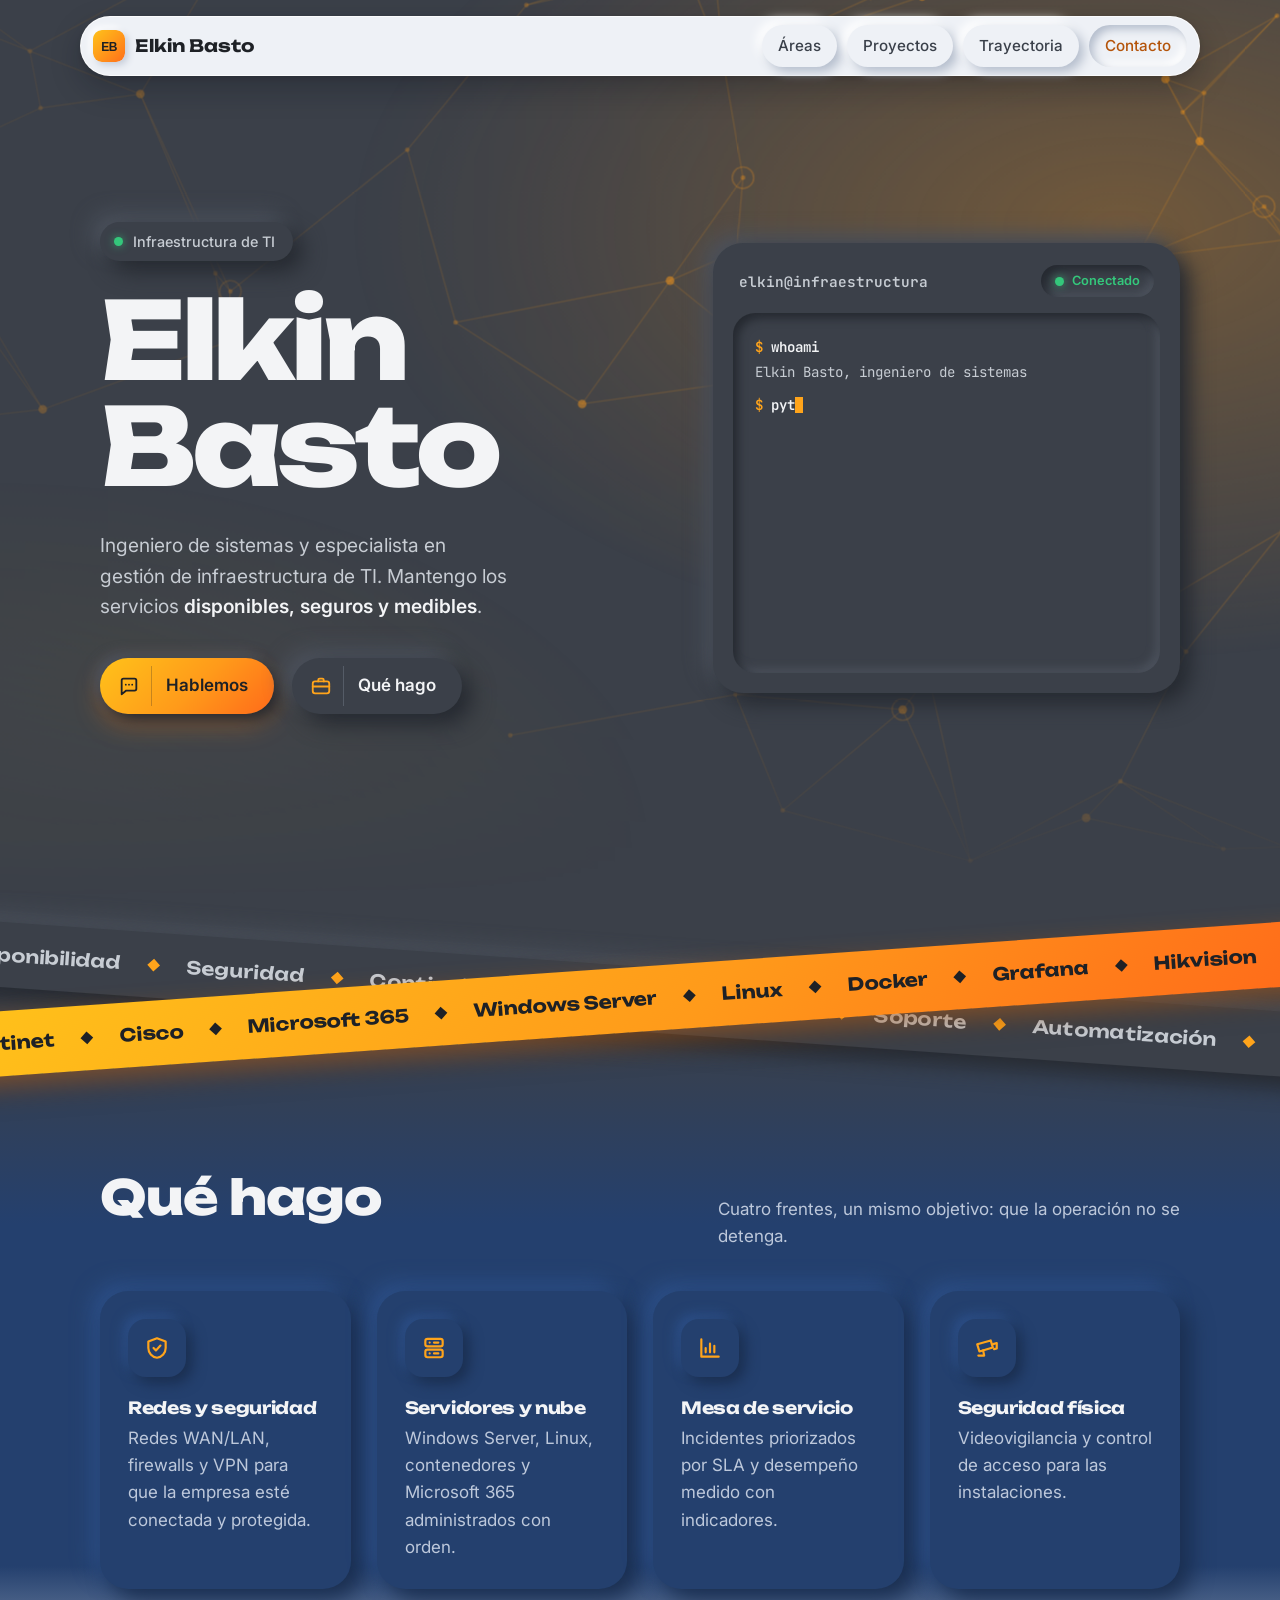
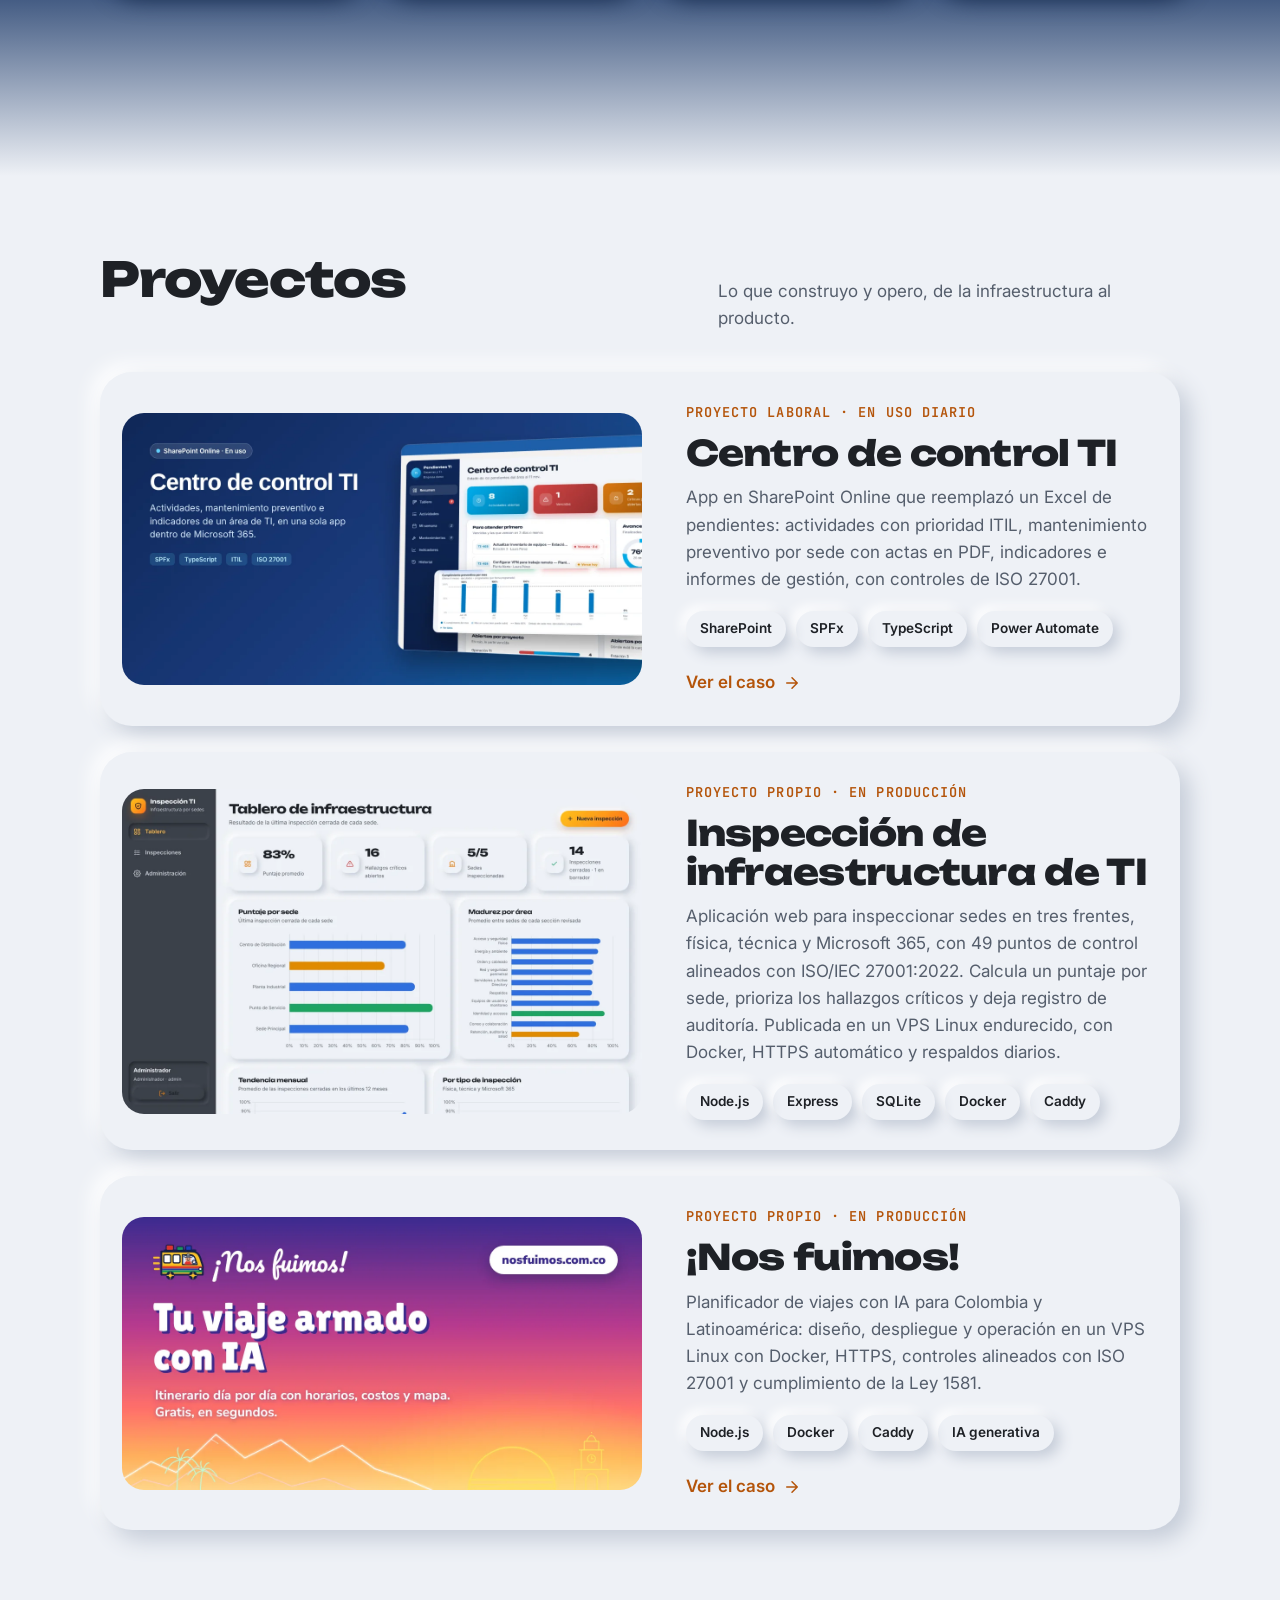
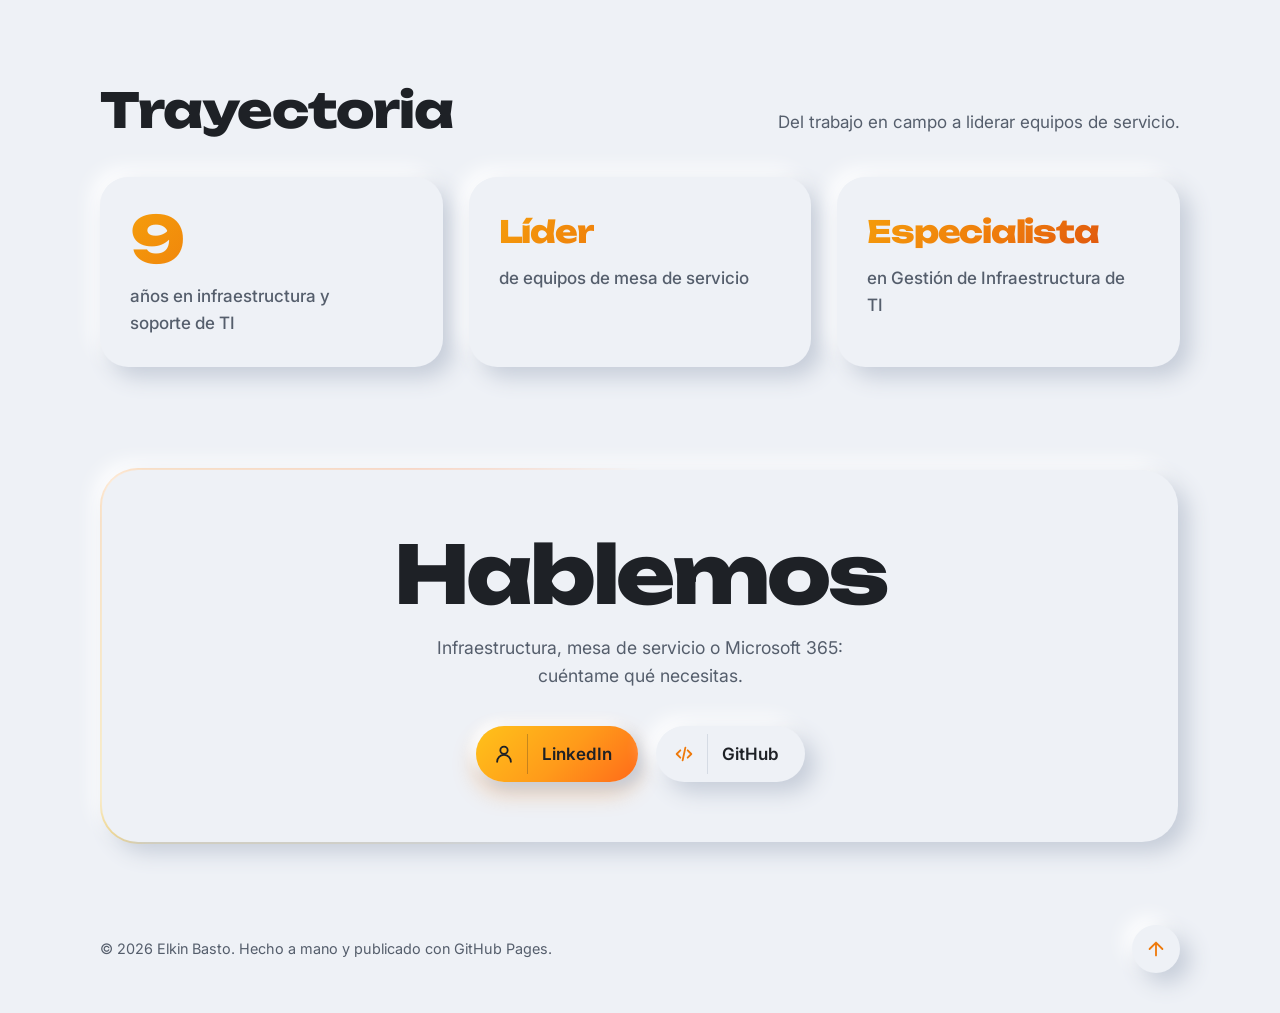
==== commit 07dcdda9: "Integra el proyecto de inspección con los casos # Conflicts: #	css/styles.css #	index.html" ====
--- a/index.html
+++ b/index.html
@@ -11,6 +11,7 @@
   <link rel="preconnect" href="https://fonts.gstatic.com" crossorigin>
   <link href="https://fonts.googleapis.com/css2?family=Inter:wght@400;500;600&family=JetBrains+Mono:wght@400;600&family=Unbounded:wght@600;700;800&display=swap" rel="stylesheet">
   <link rel="stylesheet" href="css/styles.css?v=22">
+  <link rel="stylesheet" href="css/caso.css?v=2">
   <!-- Marca que JavaScript está activo (para las animaciones de entrada) -->
   <script>document.documentElement.classList.add('js');</script>
 </head>
@@ -43,6 +44,7 @@
       <symbol id="i-tool" viewBox="0 0 24 24"><path d="M14.7 6.3a4 4 0 0 0 5 5L21 13l-8 8-3-3 6.3-6.3a4 4 0 0 1-5-5L9.6 5.4a4 4 0 0 0 5.1.9Z"/><path d="m3 21 6-6"/></symbol>
       <symbol id="i-user" viewBox="0 0 24 24"><circle cx="12" cy="8" r="4"/><path d="M4.5 20.5a7.5 7.5 0 0 1 15 0"/></symbol>
       <symbol id="i-arrow-up" viewBox="0 0 24 24"><path d="M12 19V5M5 12l7-7 7 7"/></symbol>
+      <symbol id="i-arrow-right" viewBox="0 0 24 24"><path d="M5 12h14M12 5l7 7-7 7"/></symbol>
     </defs>
   </svg>
 
@@ -164,33 +166,39 @@
     <section id="proyectos" class="section wrap">
       <header class="section-head">
         <h2 class="section-title">Proyectos</h2>
-        <p>Herramientas que construyo para medir y mejorar la infraestructura.</p>
+        <p>Lo que construyo y opero, de la infraestructura al producto.</p>
       </header>
-      <article class="project raised">
-        <figure class="project-shot inset">
-          <div class="shot-bar" aria-hidden="true"><span></span><span></span><span></span></div>
-          <img src="img/proyecto-inspeccion.webp" width="1200" height="750" loading="lazy" decoding="async"
-               alt="Tablero de la aplicación de inspección: puntaje promedio, hallazgos críticos, puntaje por sede y madurez por área">
-        </figure>
-        <div class="project-body">
-          <p class="chip inset"><span class="led led-warm" aria-hidden="true"></span>Proyecto destacado</p>
-          <h3>Inspección de infraestructura de TI</h3>
-          <p>Aplicación web para inspeccionar sedes en tres frentes, física, técnica y Microsoft 365, con 49 puntos de control alineados con ISO/IEC 27001:2022. Calcula un puntaje por sede, prioriza los hallazgos críticos y deja registro de auditoría.</p>
-          <ul class="project-points">
-            <li>Tablero de madurez por sede, por área y con tendencia mensual.</li>
-            <li>Publicada en un VPS Linux con Docker, HTTPS automático y respaldos diarios.</li>
-            <li>Servidor endurecido: SSH solo con llave, firewall, fail2ban y parches automáticos.</li>
-          </ul>
-          <ul class="stack" aria-label="Tecnologías del proyecto">
-            <li>Node.js</li><li>Express</li><li>SQLite</li><li>Docker</li><li>Caddy</li><li>Ubuntu</li>
-          </ul>
-          <div class="actions">
-            <a class="pill pill-primary" href="https://github.com/LeonardoBasto/inspeccion-infra" target="_blank" rel="noopener">
-              <span class="pill-ico"><svg class="ico"><use href="#i-code"/></svg></span>Ver el proyecto
-            </a>
+      <div class="proyectos">
+        <a class="proyecto raised" href="proyectos/centro-control-ti.html">
+          <img src="img/centro-ti/portada.webp" alt="Centro de control TI: actividades, mantenimiento preventivo e indicadores en Microsoft 365" width="1200" height="630" loading="lazy">
+          <div class="proyecto-texto">
+            <p class="eyebrow">Proyecto laboral · En uso diario</p>
+            <h3>Centro de control TI</h3>
+            <p>App en SharePoint Online que reemplazó un Excel de pendientes: actividades con prioridad ITIL, mantenimiento preventivo por sede con actas en PDF, indicadores e informes de gestión, con controles de ISO 27001.</p>
+            <ul class="stack"><li>SharePoint</li><li>SPFx</li><li>TypeScript</li><li>Power Automate</li></ul>
+            <span class="proyecto-cta">Ver el caso<svg class="ico"><use href="#i-arrow-right"/></svg></span>
           </div>
-        </div>
-      </article>
+        </a>
+        <article class="proyecto raised">
+          <img src="img/proyecto-inspeccion.webp" alt="Tablero de la aplicación de inspección: puntaje promedio, hallazgos críticos, puntaje por sede y madurez por área" width="1200" height="750" loading="lazy">
+          <div class="proyecto-texto">
+            <p class="eyebrow">Proyecto propio · En producción</p>
+            <h3>Inspección de infraestructura de TI</h3>
+            <p>Aplicación web para inspeccionar sedes en tres frentes, física, técnica y Microsoft 365, con 49 puntos de control alineados con ISO/IEC 27001:2022. Calcula un puntaje por sede, prioriza los hallazgos críticos y deja registro de auditoría. Publicada en un VPS Linux endurecido, con Docker, HTTPS automático y respaldos diarios.</p>
+            <ul class="stack"><li>Node.js</li><li>Express</li><li>SQLite</li><li>Docker</li><li>Caddy</li></ul>
+          </div>
+        </article>
+        <a class="proyecto raised" href="proyectos/nosfuimos.html">
+          <img src="img/nosfuimos/portada.webp" alt="¡Nos fuimos!: tu viaje armado con IA" width="1200" height="630" loading="lazy">
+          <div class="proyecto-texto">
+            <p class="eyebrow">Proyecto propio · En producción</p>
+            <h3>¡Nos fuimos!</h3>
+            <p>Planificador de viajes con IA para Colombia y Latinoamérica: diseño, despliegue y operación en un VPS Linux con Docker, HTTPS, controles alineados con ISO 27001 y cumplimiento de la Ley 1581.</p>
+            <ul class="stack"><li>Node.js</li><li>Docker</li><li>Caddy</li><li>IA generativa</li></ul>
+            <span class="proyecto-cta">Ver el caso<svg class="ico"><use href="#i-arrow-right"/></svg></span>
+          </div>
+        </a>
+      </div>
     </section>
 
     <section id="trayectoria" class="section wrap">
@@ -215,6 +223,7 @@
 
     </section>
 
+
     <!-- ===== Contacto ===== -->
     <section id="contacto" class="section wrap">
       <div class="contact-ring">
--- a/css/styles.css
+++ b/css/styles.css
@@ -379,3 +379,9 @@
   .js [data-intro] .chip, .js [data-intro] .lead, .js [data-intro] .actions, .js [data-intro] .term { opacity: 1; animation: none !important; }
   .js [data-intro] .name .line > span { transform: none; animation: none !important; }
 }
+
+/* Cuatro enlaces en el menú: en celulares muy angostos se compactan */
+@media (max-width: 400px) {
+  .site-header .nav { gap: 5px; }
+  .site-header .nav a { padding: 7px 7px; font-size: .78rem; }
+}
--- a/css/caso.css
+++ b/css/caso.css
@@ -0,0 +1,96 @@
+/* =========================================================
+   Páginas de caso de proyecto (proyectos/*.html)
+   Usa la misma paleta y el mismo relieve de styles.css
+   ========================================================= */
+
+/* ----- Portada del caso ----- */
+.caso-hero {
+  display: grid; grid-template-columns: minmax(0, 1fr) minmax(0, 1.05fr);
+  gap: clamp(28px, 5vw, 64px); align-items: center;
+  padding-block: clamp(36px, 6vw, 72px) clamp(28px, 4vw, 48px);
+}
+.volver { display: flex; width: fit-content; align-items: center; gap: 8px; margin-bottom: 22px; color: var(--muted); text-decoration: none; font-weight: 500; font-size: .95rem; }
+.volver .ico { width: 18px; height: 18px; }
+.volver:hover { color: var(--accent-text); }
+.caso-titulo { margin-top: 24px; font-size: clamp(2.8rem, 7vw, 5.6rem); font-weight: 800; letter-spacing: -0.04em; line-height: .98; }
+.caso-portada { margin: 0; padding: 12px; border-radius: 30px; }
+.caso-portada img { width: 100%; height: auto; border-radius: 20px; }
+
+/* ----- Ficha rápida ----- */
+.caso-ficha { display: grid; grid-template-columns: repeat(4, minmax(0, 1fr)); gap: 20px; padding-bottom: clamp(115px, 10vw, 130px); }
+.ficha { padding: 20px 22px; border-radius: 22px; display: grid; gap: 6px; }
+.ficha span { color: var(--muted); font-size: .85rem; font-weight: 500; text-transform: uppercase; letter-spacing: .06em; }
+.ficha strong { font-weight: 600; line-height: 1.35; }
+
+/* ----- Bloques de texto ----- */
+.caso-zona { padding-bottom: 130px; }
+.dos-col { display: grid; grid-template-columns: repeat(2, minmax(0, 1fr)); gap: 26px; }
+.bloque { padding: clamp(24px, 3.4vw, 36px); border-radius: 28px; }
+.bloque h2 { font-size: clamp(1.3rem, 2.4vw, 1.7rem); font-weight: 700; margin-top: 8px; }
+.bloque > p:not(.eyebrow) { margin-top: 14px; color: var(--muted); }
+.eyebrow { font-family: var(--mono); font-size: .85rem; font-weight: 600; color: var(--accent-text); text-transform: uppercase; letter-spacing: .08em; }
+.lista { margin: 16px 0 0; padding-left: 1.1em; display: grid; gap: 12px; color: var(--muted); }
+.lista strong { color: var(--text); font-weight: 600; }
+.bloque .stack { margin-top: 20px; }
+.sub-titulo { font-size: clamp(1.3rem, 2.4vw, 1.7rem); font-weight: 700; margin: clamp(36px, 5vw, 56px) 0 20px; }
+
+/* ----- Capturas ----- */
+.capturas { display: grid; grid-template-columns: minmax(0, 1.6fr) minmax(0, 1fr); gap: 26px; margin-top: 26px; align-items: start; }
+.capturas-pares { grid-template-columns: repeat(2, minmax(0, 1fr)); }
+.captura { margin: 0; padding: 12px; border-radius: 28px; }
+.captura img { width: 100%; height: auto; border-radius: 18px; }
+.captura-alta img { max-height: 620px; object-fit: cover; object-position: top; }
+.captura-ancha { margin-top: 26px; }
+.captura figcaption, .diagrama figcaption { margin: 12px 8px 4px; color: var(--muted); font-size: .92rem; }
+
+/* ----- Diagrama de arquitectura ----- */
+.diagrama { margin: 0; padding: clamp(14px, 2.6vw, 28px); border-radius: 28px; }
+.diagrama-scroll { overflow-x: auto; }
+.diagrama svg { width: 100%; min-width: 640px; height: auto; font-family: var(--body); }
+.dg-nodo rect { fill: var(--bg); stroke: var(--line); stroke-width: 1.5; }
+.dg-nodo text { fill: var(--text); font-size: 17px; font-weight: 600; text-anchor: middle; }
+.dg-nodo .dg-sub { fill: var(--muted); font-size: 13px; font-weight: 500; }
+.dg-acento rect { stroke: var(--accent); stroke-width: 2.2; }
+.dg-zona { fill: none; stroke: var(--line); stroke-width: 1.5; stroke-dasharray: 6 6; }
+.dg-docker { fill: color-mix(in srgb, var(--accent) 6%, transparent); stroke: var(--accent); stroke-width: 1.2; stroke-dasharray: 3 5; }
+.dg-zona-t { fill: var(--muted); font-family: var(--mono); font-size: 13px; font-weight: 600; }
+.dg-flecha { fill: none; stroke: var(--accent); stroke-width: 2; }
+.dg-tenue { stroke-dasharray: 5 5; opacity: .75; }
+.dg-punta { fill: var(--accent); }
+.dg-et { fill: var(--accent-text); font-family: var(--mono); font-size: 12px; font-weight: 600; text-anchor: middle; }
+
+/* ----- Tablas ----- */
+.tabla-caja { padding: 8px clamp(10px, 2vw, 22px); border-radius: 26px; overflow-x: auto; }
+.tabla-caja table { width: 100%; border-collapse: collapse; min-width: 560px; font-size: .97rem; }
+.tabla-caja th, .tabla-caja td { text-align: left; vertical-align: top; padding: 14px 10px; border-bottom: 1px solid var(--line); }
+.tabla-caja tr:last-child td { border-bottom: 0; }
+.tabla-caja th { font-family: var(--mono); font-size: .8rem; text-transform: uppercase; letter-spacing: .06em; color: var(--muted); font-weight: 600; }
+.tabla-caja td:first-child { font-weight: 600; width: 30%; }
+.tabla-caja td { color: var(--muted); }
+.tabla-caja td:first-child { color: var(--text); }
+.tabla-caja td:last-child:not(:nth-child(2)) { font-family: var(--mono); font-size: .85rem; white-space: nowrap; color: var(--accent-text); }
+
+/* ----- Tarjeta de proyecto en la página principal ----- */
+.proyectos { display: grid; gap: 26px; }
+.proyecto { display: grid; grid-template-columns: minmax(0, 1.1fr) minmax(0, 1fr); gap: clamp(20px, 4vw, 44px); align-items: center; padding: clamp(14px, 2.4vw, 22px); border-radius: 32px; text-decoration: none; transition: box-shadow .35s, transform .35s; }
+.proyecto:hover { box-shadow: var(--press); transform: translateY(2px); }
+.proyecto img { width: 100%; height: auto; border-radius: 22px; }
+.proyecto-texto { padding: 8px 8px 8px 0; }
+.proyecto-texto h3 { font-size: clamp(1.5rem, 3vw, 2.2rem); font-weight: 800; margin-top: 10px; }
+.proyecto-texto > p:not(.eyebrow) { margin-top: 12px; color: var(--muted); }
+.proyecto .stack { margin-top: 18px; gap: 10px; }
+.proyecto .stack li { font-size: .85rem; padding: 7px 14px; }
+.proyecto-cta { display: inline-flex; align-items: center; gap: 8px; margin-top: 22px; font-weight: 600; color: var(--accent-text); }
+.proyecto-cta .ico { width: 18px; height: 18px; transition: transform .2s; }
+.proyecto:hover .proyecto-cta .ico { transform: translateX(4px); }
+
+/* ----- Responsive ----- */
+@media (max-width: 1000px) {
+  .caso-hero, .proyecto { grid-template-columns: 1fr; }
+  .caso-ficha { grid-template-columns: repeat(2, minmax(0, 1fr)); }
+  .proyecto-texto { padding: 4px 8px 8px; }
+}
+@media (max-width: 640px) {
+  .caso-ficha, .dos-col, .capturas { grid-template-columns: 1fr; gap: 18px; }
+  .captura-alta img { max-height: 520px; }
+}
